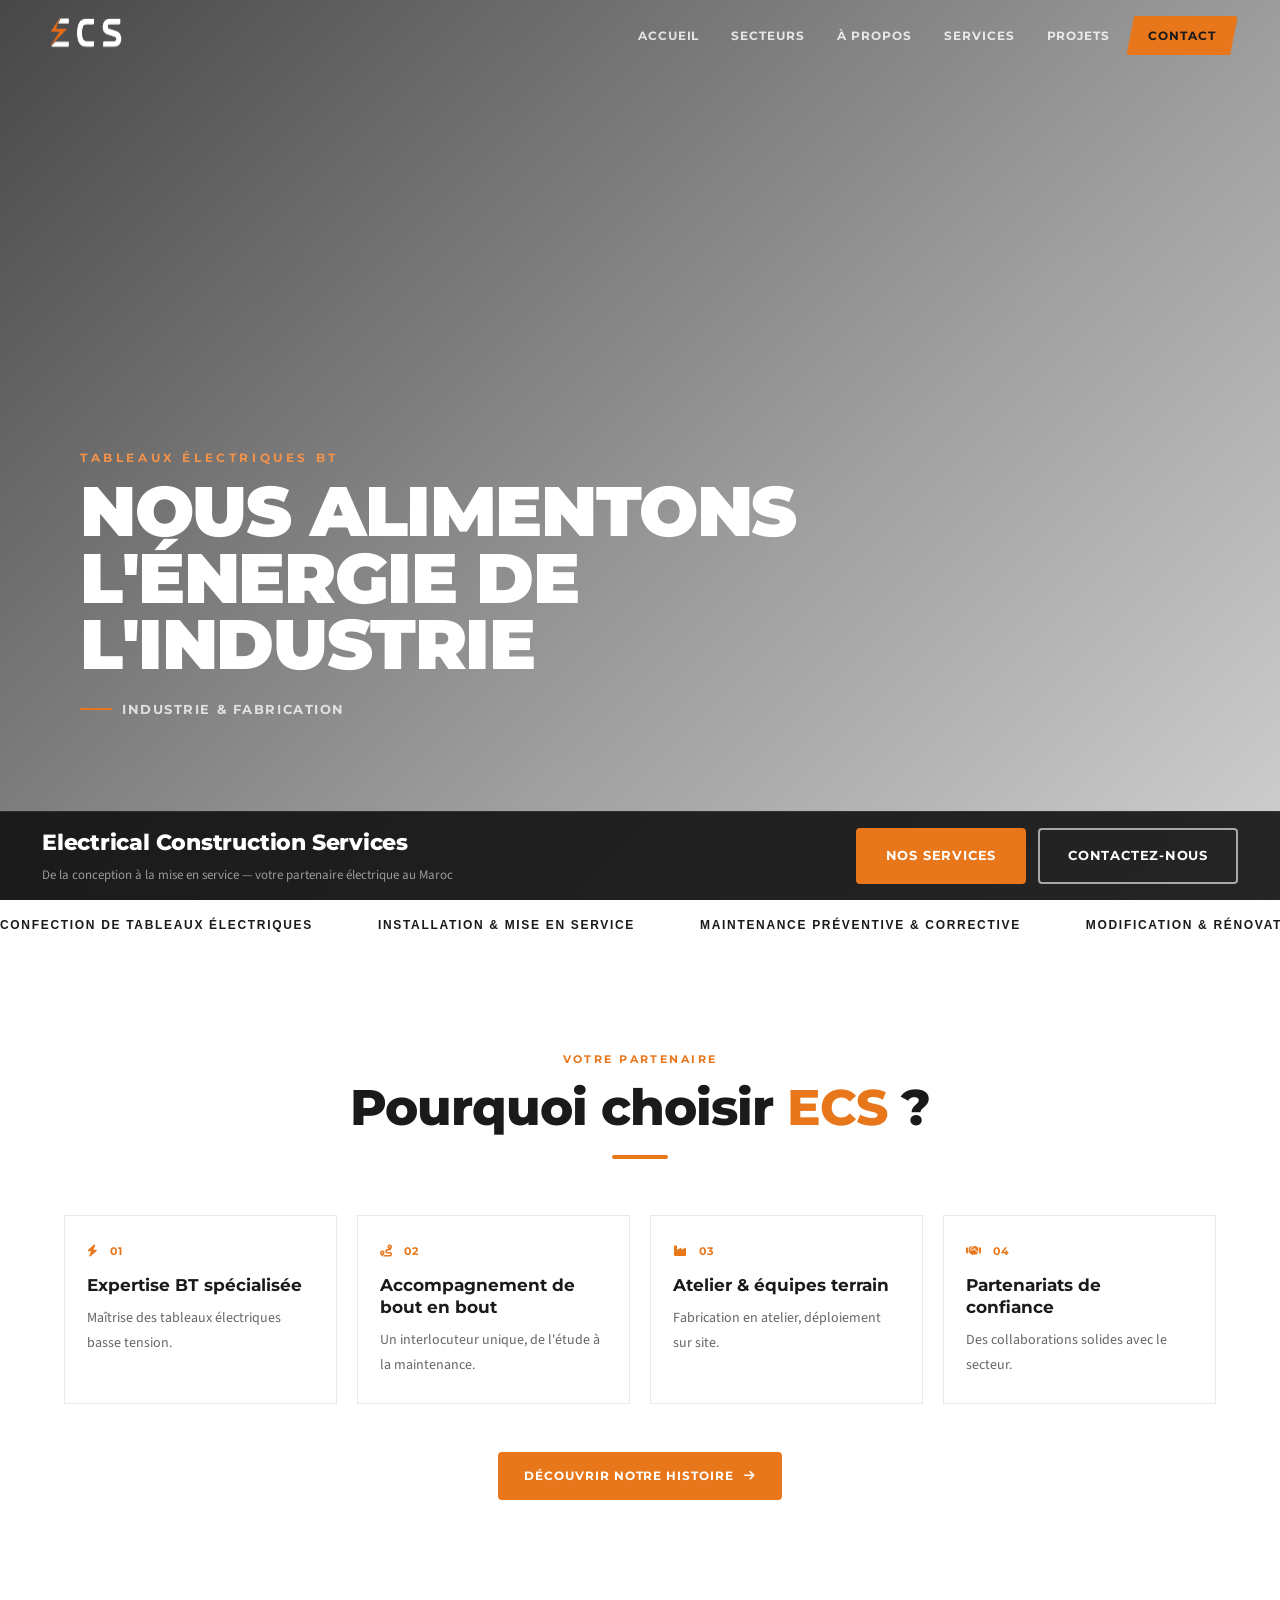
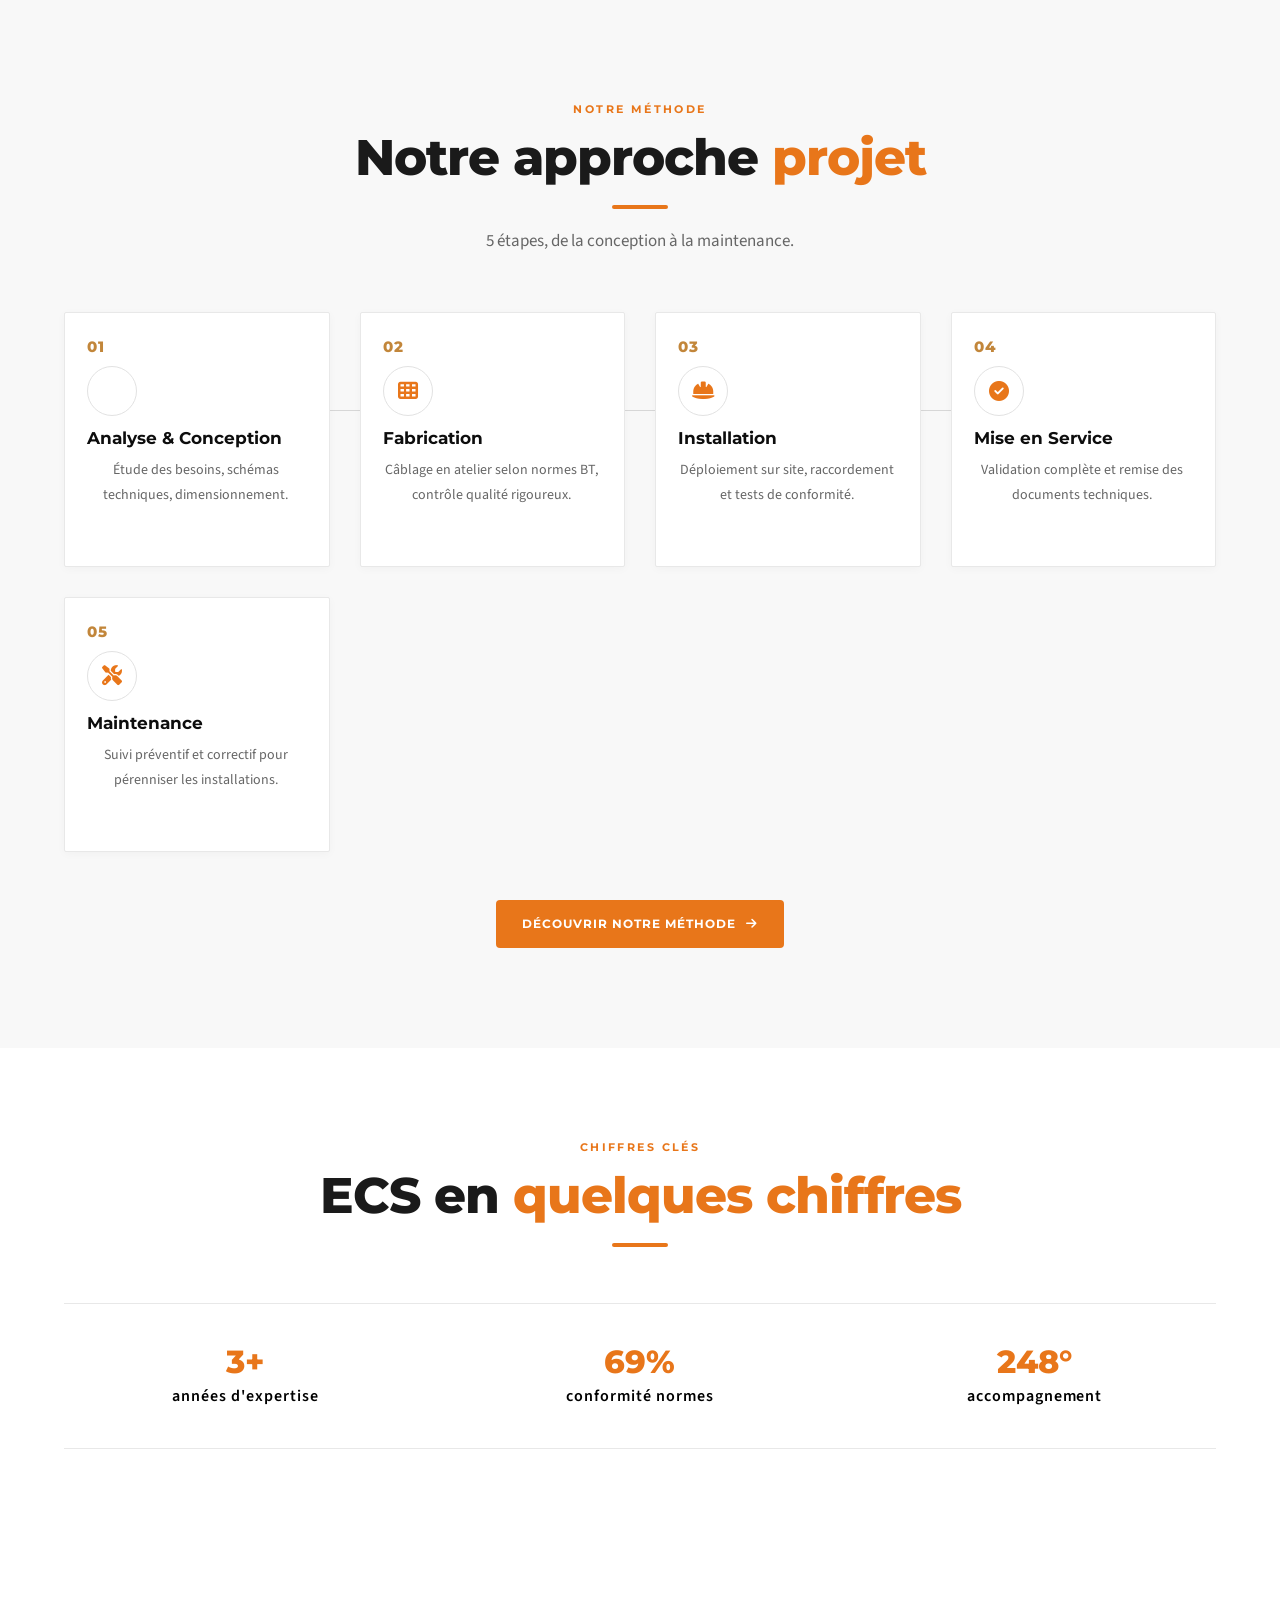
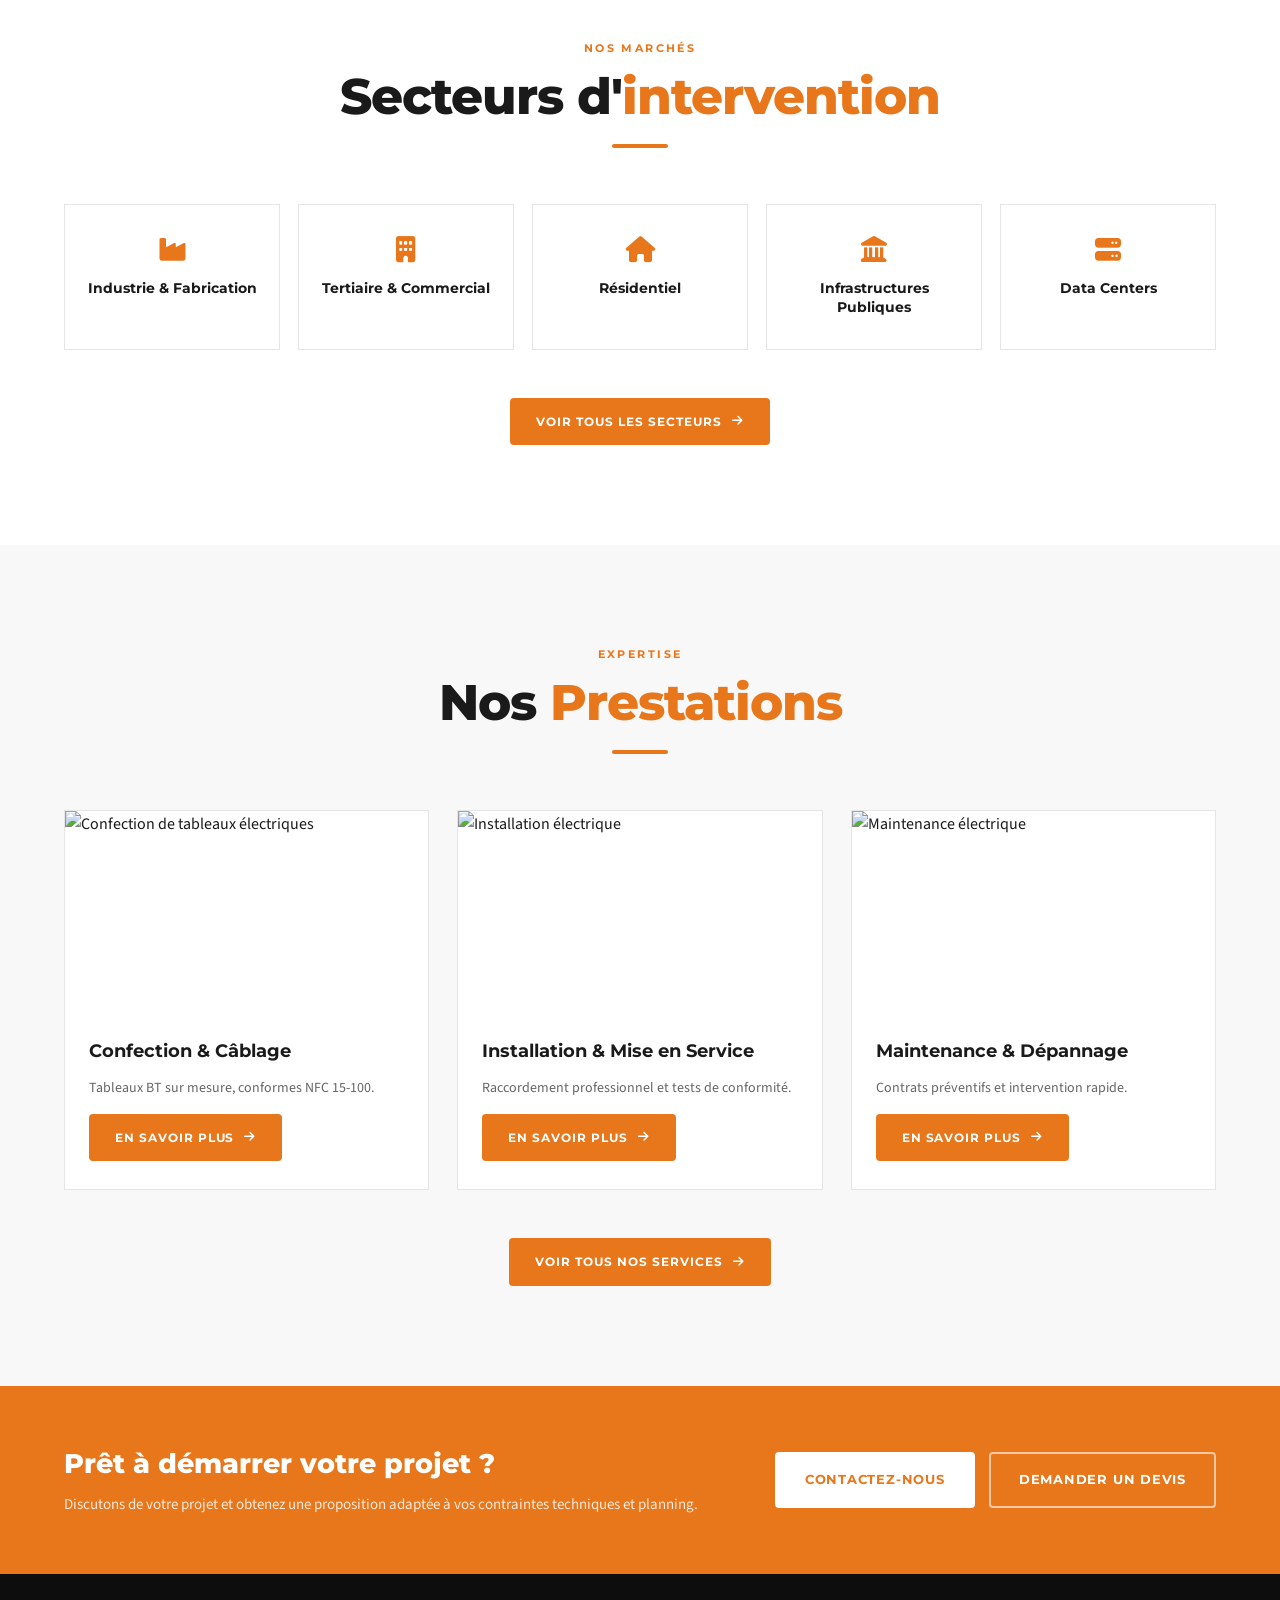
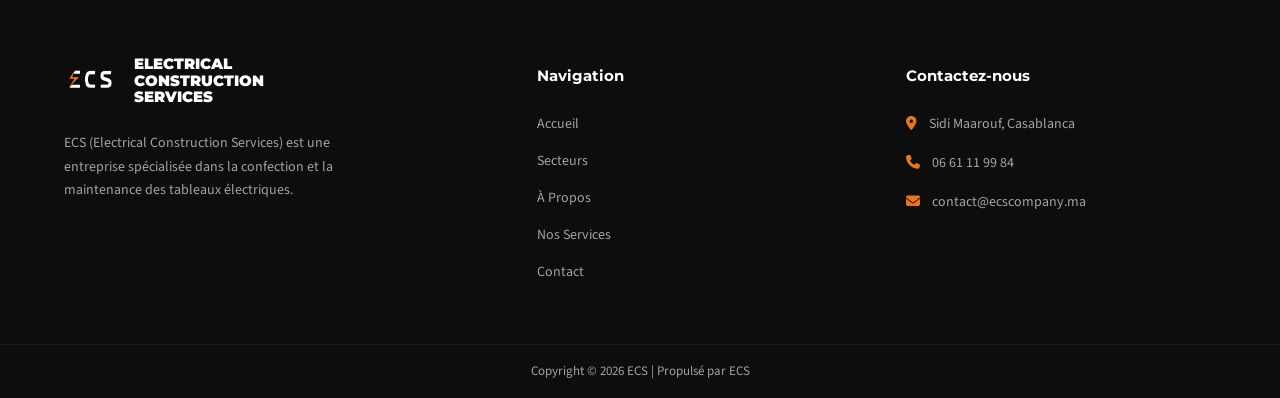
==== index.html @ 17cdc956 "Demo" ====
<!doctype html>
<html lang="fr">
  <head>
    <meta charset="UTF-8" />
    <meta name="viewport" content="width=device-width, initial-scale=1.0" />
    <meta
      name="description"
      content="ECS – Electrical Construction Services. Spécialiste de la confection, installation et maintenance de tableaux électriques basse tension au Maroc."
    />
    <title>ECS – Accueil</title>

    <link rel="preconnect" href="https://fonts.googleapis.com" />
    <link rel="preconnect" href="https://fonts.gstatic.com" crossorigin />
    <link
      href="https://fonts.googleapis.com/css2?family=Montserrat:wght@300;400;500;600;700;800;900&family=Source+Sans+3:wght@300;400;600&display=swap"
      rel="stylesheet"
    />
    <link
      rel="stylesheet"
      href="https://cdnjs.cloudflare.com/ajax/libs/font-awesome/6.5.0/css/all.min.css"
    />
    <link
      href="https://cdn.jsdelivr.net/npm/remixicon@4.2.0/fonts/remixicon.css"
      rel="stylesheet"
    />
    <link rel="stylesheet" href="Assets/css/style.css" />
    <link rel="stylesheet" href="Assets/css/responsive.css" />
    
  </head>

  <body>
    <!-- <span class="loaded"></span> -->

    <header id="site-header">
      <div class="header-inner">
        <a href="index.html" class="site-logo">
          <div class="logo">
            <img src="Assets/images/logo.png" alt="ECS Logo" />
          </div>
        </a>

        <nav class="main-nav" id="main-nav">
          <a href="index.html" class="nav-item active">Accueil</a>
          <a href="secteurs.html" class="nav-item">Secteurs</a>
          <a href="about.html" class="nav-item">À Propos</a>
          <a href="services.html" class="nav-item">Services</a>
          <a href="projets.html" class="nav-item">Projets</a>
          <a href="contact.html" class="nav-item nav-item--cta">Contact</a>
        </nav>

        <button class="nav-burger" id="nav-burger" aria-label="Menu">
          <span></span><span></span><span></span>
        </button>
      </div>
    </header>

    <!-- ═══════════════════════════ HERO ═══════════════════════════ -->
    <section id="home" class="hero">
      <div class="hero-video-layer" aria-hidden="true">
        <video
          class="hero-bg-video"
          autoplay
          muted
          loop
          playsinline
          preload="metadata"
          poster="https://images.unsplash.com/photo-1621905251918-48416bd8575a?w=1920&q=80"
        >
          <source src="Assets/video/video.mp4" type="video/mp4" />
          Your browser does not support background video.
        </video>
      </div>
      <div
        class="hero-mobile-fallback"
        aria-hidden="true"
        style="
          background-image: url(&quot;https://images.unsplash.com/photo-1621905251918-48416bd8575a?w=1920&q=80&quot;);
        "
      ></div>

      <div class="hero-slides" id="hero-slides">
        <div class="hero-slide active" data-slide="0">
          <div class="slide-bg"></div>
          <div class="slide-overlay"></div>
          <div class="slide-content">
            <p class="slide-eyebrow">Tableaux Électriques BT</p>
            <h2 class="slide-tagline">
              NOUS ALIMENTONS<br />L'ÉNERGIE DE<br />L'INDUSTRIE
            </h2>
            <span class="slide-market">Industrie &amp; Fabrication</span>
          </div>
        </div>

        <div class="hero-slide" data-slide="1">
          <div class="slide-bg"></div>
          <div class="slide-overlay"></div>
          <div class="slide-content">
            <p class="slide-eyebrow">Infrastructure Critique</p>
            <h2 class="slide-tagline">
              NOUS RENFORÇONS<br />LA FIABILITÉ DE<br />LA CONNECTIVITÉ
            </h2>
            <span class="slide-market">Data Centers</span>
          </div>
        </div>

        <div class="hero-slide" data-slide="2">
          <div class="slide-bg"></div>
          <div class="slide-overlay"></div>
          <div class="slide-content">
            <p class="slide-eyebrow">Bâtiments Tertiaires</p>
            <h2 class="slide-tagline">
              NOUS ÉLECTRIFIONS<br />LES ESPACES<br />DE DEMAIN
            </h2>
            <span class="slide-market">Bâtiments Commerciaux</span>
          </div>
        </div>

        <div class="hero-slide" data-slide="3">
          <div class="slide-bg"></div>
          <div class="slide-overlay"></div>
          <div class="slide-content">
            <p class="slide-eyebrow">Logements &amp; Résidentiel</p>
            <h2 class="slide-tagline">
              NOUS APPORTONS<br />LE CONFORT<br />À CHAQUE FOYER
            </h2>
            <span class="slide-market">Projets Résidentiels</span>
          </div>
        </div>
      </div>

      <div class="hero-cta-bar">
        <div class="hero-cta-inner">
          <div class="hero-brand-msg">
            <h1 class="hero-title">Electrical Construction Services</h1>
            <p class="hero-sub">
              De la conception à la mise en service — votre partenaire
              électrique au Maroc
            </p>
          </div>
          <div class="hero-btns">
            <a href="services.html" class="btn btn-primary">Nos Services</a>
            <a href="contact.html" class="btn btn-outline">Contactez-nous</a>
          </div>
        </div>
      </div>

      <!-- <div class="slide-dots" id="slide-dots">
        <button class="dot active" data-dot="0" aria-label="Slide 1"></button>
        <button class="dot" data-dot="1" aria-label="Slide 2"></button>
        <button class="dot" data-dot="2" aria-label="Slide 3"></button>
        <button class="dot" data-dot="3" aria-label="Slide 4"></button>
      </div> -->

      <!-- <button
        class="slide-arrow slide-prev"
        id="slide-prev"
        aria-label="Précédent"
      >
        <i class="fa-solid fa-chevron-left"></i>
      </button> -->
      <!-- <button
        class="slide-arrow slide-next"
        id="slide-next"
        aria-label="Suivant"
      >
        <i class="fa-solid fa-chevron-right"></i>
      </button> -->

     
    </section>

    <!-- TICKER -->
    <div class="ticker" aria-hidden="true">
      <div class="ticker-inner">
        <div class="ticker-track">
          <span>Confection de Tableaux Électriques</span
          ><i class="fa-solid fa-bolt"></i>
          <span>Installation &amp; Mise en Service</span
          ><i class="fa-solid fa-bolt"></i>
          <span>Maintenance Préventive &amp; Corrective</span
          ><i class="fa-solid fa-bolt"></i>
          <span>Modification &amp; Rénovation</span
          ><i class="fa-solid fa-bolt"></i>
          <span>Conformité NM / CEI 60364</span><i class="fa-solid fa-bolt"></i>
          <span>Sidi Maarouf, Casablanca</span><i class="fa-solid fa-bolt"></i>
          <span>Confection de Tableaux Électriques</span
          ><i class="fa-solid fa-bolt"></i>
          <span>Installation &amp; Mise en Service</span
          ><i class="fa-solid fa-bolt"></i>
          <span>Maintenance Préventive &amp; Corrective</span
          ><i class="fa-solid fa-bolt"></i>
          <span>Modification &amp; Rénovation</span
          ><i class="fa-solid fa-bolt"></i>
          <span>Conformité NM / CEI 60364</span><i class="fa-solid fa-bolt"></i>
          <span>Sidi Maarouf, Casablanca</span><i class="fa-solid fa-bolt"></i>
        </div>
      </div>
    </div>



    <!-- ═══════════════════════════ WHY CHOOSE ECS ═══════════════════════════ -->
    <!-- Brief preview — full story on about.html -->
    <section id="why-choose" class="home-why-section">
      <div class="wrapper">
        <div class="section-header centered" data-aos="fade-up">
          <div class="section-label">Votre Partenaire</div>
          <h2 class="section-title">Pourquoi choisir <span class="text-primary">ECS</span> ?</h2>
          <div class="orange-rule centered-rule"></div>
        </div>

        <div class="about-why-grid home-why-grid-compact" data-aos="fade-up">
          <div class="about-why-item">
            <div class="about-why-num"><i class="fa-solid fa-bolt"></i> 01</div>
            <h4>Expertise BT spécialisée</h4>
            <p>Maîtrise des tableaux électriques basse tension.</p>
          </div>
          <div class="about-why-item">
            <div class="about-why-num"><i class="fa-solid fa-route"></i> 02</div>
            <h4>Accompagnement de bout en bout</h4>
            <p>Un interlocuteur unique, de l'étude à la maintenance.</p>
          </div>
          <div class="about-why-item">
            <div class="about-why-num"><i class="fa-solid fa-industry"></i> 03</div>
            <h4>Atelier &amp; équipes terrain</h4>
            <p>Fabrication en atelier, déploiement sur site.</p>
          </div>
          <div class="about-why-item">
            <div class="about-why-num"><i class="fa-solid fa-handshake"></i> 04</div>
            <h4>Partenariats de confiance</h4>
            <p>Des collaborations solides avec le secteur.</p>
          </div>
        </div>

        <div class="home-section-cta">
          <a href="about.html" class="sr-cta">Découvrir notre histoire <i class="fa-solid fa-arrow-right"></i></a>
        </div>
      </div>
    </section>

    <!-- ═══════════════════════════ OUR PROCESS ═══════════════════════════ -->
    <!-- Brief preview — full method on about.html#approche-full -->
    <section id="process" class="home-process-section">
      <div class="wrapper">
        <div class="section-header centered" data-aos="fade-up">
          <div class="section-label">Notre Méthode</div>
          <h2 class="section-title">Notre approche <span class="text-primary">projet</span></h2>
          <div class="orange-rule centered-rule"></div>
          <p class="approche-subtitle">5 étapes, de la conception à la maintenance.</p>
        </div>

        <div class="approche-steps home-process-steps" data-aos="fade-up">
          <div class="approche-card" data-step="01" data-aos="fade-up">
            <div class="approche-card-inner">
              <div class="approche-header">
                <span class="approche-step">01</span>
                <div class="approche-icon"><i class="ri-file-chart-line"></i></div>
              </div>
              <h4 class="approche-card-title">Analyse &amp; Conception</h4>
              <p class="approche-card-desc">Étude des besoins, schémas techniques, dimensionnement.</p>
            </div>
          </div>
          <div class="approche-card" data-step="02" data-aos="fade-up" data-aos-delay="70">
            <div class="approche-card-inner">
              <div class="approche-header">
                <span class="approche-step">02</span>
                <div class="approche-icon"><i class="fa-solid fa-table-cells"></i></div>
              </div>
              <h4 class="approche-card-title">Fabrication</h4>
              <p class="approche-card-desc">Câblage en atelier selon normes BT, contrôle qualité rigoureux.</p>
            </div>
          </div>
          <div class="approche-card" data-step="03" data-aos="fade-up" data-aos-delay="140">
            <div class="approche-card-inner">
              <div class="approche-header">
                <span class="approche-step">03</span>
                <div class="approche-icon"><i class="fa-solid fa-helmet-safety"></i></div>
              </div>
              <h4 class="approche-card-title">Installation</h4>
              <p class="approche-card-desc">Déploiement sur site, raccordement et tests de conformité.</p>
            </div>
          </div>
          <div class="approche-card" data-step="04" data-aos="fade-up" data-aos-delay="210">
            <div class="approche-card-inner">
              <div class="approche-header">
                <span class="approche-step">04</span>
                <div class="approche-icon"><i class="fa-solid fa-circle-check"></i></div>
              </div>
              <h4 class="approche-card-title">Mise en Service</h4>
              <p class="approche-card-desc">Validation complète et remise des documents techniques.</p>
            </div>
          </div>
          <div class="approche-card" data-step="05" data-aos="fade-up" data-aos-delay="280">
            <div class="approche-card-inner">
              <div class="approche-header">
                <span class="approche-step">05</span>
                <div class="approche-icon"><i class="fa-solid fa-screwdriver-wrench"></i></div>
              </div>
              <h4 class="approche-card-title">Maintenance</h4>
              <p class="approche-card-desc">Suivi préventif et correctif pour pérenniser les installations.</p>
            </div>
          </div>
        </div>

        <div class="home-section-cta">
          <a href="about.html#approche-full" class="sr-cta">Découvrir notre méthode <i class="fa-solid fa-arrow-right"></i></a>
        </div>
      </div>
    </section>

    <!-- ═══════════════════════════ COMPANY HIGHLIGHTS ═══════════════════════════ -->
    <!-- Figures sourced from about.html "Chiffres clés" band -->
    <section id="highlights" class="home-highlights-section">
      <div class="wrapper">
        <div class="section-header centered" data-aos="fade-up">
          <div class="section-label">Chiffres Clés</div>
          <h2 class="section-title">ECS en <span class="text-primary">quelques chiffres</span></h2>
          <div class="orange-rule centered-rule"></div>
        </div>

        <div class="about-keyfigures home-highlights-band" aria-label="Chiffres clés" data-aos="fade-up">
          <div class="about-keyfigures-inner">
            <div class="stat-item">
              <span class="stat-number"><span class="counter" data-target="5">0</span>+</span>
              <span class="stat-label">années d'expertise</span>
            </div>
            <div class="stat-item">
              <span class="stat-number"><span class="counter" data-target="100">0</span>%</span>
              <span class="stat-label">conformité normes</span>
            </div>
            <div class="stat-item">
              <span class="stat-number"><span class="counter" data-target="360">0</span>°</span>
              <span class="stat-label">accompagnement</span>
            </div>
          </div>
        </div>
      </div>
    </section>

    <!-- ═══════════════════════════ SECTORS WE SERVE ═══════════════════════════ -->
    <!-- Brief preview — full detail on secteurs.html -->
    <section id="sectors" class="home-sectors-section">
      <div class="wrapper">
        <div class="section-header centered" data-aos="fade-up">
          <div class="section-label">Nos Marchés</div>
          <h2 class="section-title">Secteurs d'<span class="text-primary">intervention</span></h2>
          <div class="orange-rule centered-rule"></div>
        </div>

        <div class="home-sectors-grid" data-aos="fade-up">
          <div class="home-sector-tile">
            <i class="fa-solid fa-industry"></i>
            <span>Industrie &amp; Fabrication</span>
          </div>
          <div class="home-sector-tile">
            <i class="fa-solid fa-building"></i>
            <span>Tertiaire &amp; Commercial</span>
          </div>
          <div class="home-sector-tile">
            <i class="fa-solid fa-home"></i>
            <span>Résidentiel</span>
          </div>
          <div class="home-sector-tile">
            <i class="fa-solid fa-landmark"></i>
            <span>Infrastructures Publiques</span>
          </div>
          <div class="home-sector-tile">
            <i class="fa-solid fa-server"></i>
            <span>Data Centers</span>
          </div>
        </div>

        <div class="home-section-cta">
          <a href="secteurs.html" class="sr-cta">Voir tous les secteurs <i class="fa-solid fa-arrow-right"></i></a>
        </div>
      </div>
    </section>

    <!-- ═══════════════════════════ FEATURED SOLUTIONS ═══════════════════════════ -->
    <!-- Brief preview — full detail on services.html -->
    <section id="solutions" class="home-solutions-section">
      <div class="wrapper">
        <div class="section-header centered" data-aos="fade-up">
          <div class="section-label">Expertise</div>
          <h2 class="section-title">Nos <span class="text-primary">Prestations</span></h2>
          <div class="orange-rule centered-rule"></div>
        </div>

        <div class="home-solutions-grid">
          <div class="home-solution-card" data-aos="fade-up">
            <div class="home-solution-img">
              <img src="https://images.unsplash.com/photo-1504328345606-18bbc8c9d7d1?w=700&q=80" alt="Confection de tableaux électriques" loading="lazy">
            </div>
            <div class="home-solution-body">
              <h4>Confection &amp; Câblage</h4>
              <p>Tableaux BT sur mesure, conformes NFC 15-100.</p>
              <a href="services.html" class="sr-cta">En savoir plus <i class="fa-solid fa-arrow-right"></i></a>
            </div>
          </div>
          <div class="home-solution-card" data-aos="fade-up" data-aos-delay="80">
            <div class="home-solution-img">
              <img src="https://images.unsplash.com/photo-1504328345606-18bbc8c9d7d1?w=700&q=80" alt="Installation électrique" loading="lazy">
            </div>
            <div class="home-solution-body">
              <h4>Installation &amp; Mise en Service</h4>
              <p>Raccordement professionnel et tests de conformité.</p>
              <a href="services.html" class="sr-cta">En savoir plus <i class="fa-solid fa-arrow-right"></i></a>
            </div>
          </div>
          <div class="home-solution-card" data-aos="fade-up" data-aos-delay="160">
            <div class="home-solution-img">
              <img src="https://images.unsplash.com/photo-1581092160607-ee22621dd758?w=700&q=80" alt="Maintenance électrique" loading="lazy">
            </div>
            <div class="home-solution-body">
              <h4>Maintenance &amp; Dépannage</h4>
              <p>Contrats préventifs et intervention rapide.</p>
              <a href="services.html" class="sr-cta">En savoir plus <i class="fa-solid fa-arrow-right"></i></a>
            </div>
          </div>
        </div>

        <div class="home-section-cta">
          <a href="services.html" class="sr-cta">Voir tous nos services <i class="fa-solid fa-arrow-right"></i></a>
        </div>
      </div>
    </section>

    <!-- ═══════════════════════════ FINAL CTA ═══════════════════════════ -->
    <!-- Messaging reused from the cta-band already used on about.html / services.html -->
    <section class="cta-band">
      <div class="wrapper cta-band-inner">
        <div class="cta-band-text">
          <h3>Prêt à démarrer votre projet ?</h3>
          <p>Discutons de votre projet et obtenez une proposition adaptée à vos contraintes techniques et planning.</p>
        </div>
        <div class="cta-band-btns">
          <a href="contact.html" class="btn btn-primary">Contactez-nous</a>
          <a href="contact.html" class="btn btn-outline">Demander un devis</a>
        </div>
      </div>
    </section>

    <!-- ═══════════════════════════ FOOTER ═══════════════════════════ -->
    <footer class="site-footer">
      <div class="footer-main">
        <div class="wrapper footer-grid">
          <div class="footer-col">
            <div class="footer-brand">
              <img src="Assets/images/logo.png" alt="ECS Logo" />
              <span class="footer-brand-name"
                >Electrical<br />Construction<br />Services</span
              >
            </div>
            <p class="footer-about">
              ECS (Electrical Construction Services) est une entreprise
              spécialisée dans la confection et la maintenance des tableaux
              électriques.
            </p>
          </div>
          <div class="footer-col">
            <h4>Navigation</h4>
            <ul>
              <li><a href="index.html">Accueil</a></li>
              <li><a href="secteurs.html">Secteurs</a></li>
              <li><a href="about.html">À Propos</a></li>
              <li><a href="services.html">Nos Services</a></li>
              <li><a href="contact.html">Contact</a></li>
            </ul>
          </div>
          <div class="footer-col">
            <h4>Contactez-nous</h4>
            <div class="footer-contact">
              <p>
                <i class="fa-solid fa-location-dot"></i>
                <span>Sidi Maarouf, Casablanca</span>
              </p>
              <p>
                <i class="fa-solid fa-phone"></i>
                <span><a href="tel:+212661119984">06 61 11 99 84</a></span>
              </p>
              <p>
                <i class="fa-solid fa-envelope"></i>
                <span
                  ><a href="mailto:contact@ecscompany.ma"
                    >contact@ecscompany.ma</a
                  ></span
                >
              </p>
            </div>
          </div>
        </div>
      </div>
      <div class="footer-bottom">
        <div class="wrapper fb-inner">
          <p>Copyright &copy; 2026 ECS | Propulsé par ECS</p>
        </div>
      </div>
    </footer>

    <button id="back-top" aria-label="Retour en haut">
      <i class="fa-solid fa-chevron-up"></i>
    </button>

    <script src="Assets/js/script.js"></script>
  </body>
</html>
---- Assets/css/style.css ----
*,
*::before,
*::after {
  box-sizing: border-box;
  margin: 0;
  padding: 0;
}



html {
  font-size: 16px;
  scroll-behavior: smooth;
}

body {
  font-family: 'Source Sans 3', sans-serif;
  background: #fff;
  color: #1a1a1a;
  line-height: 1.65;
  overflow-x: hidden;

}

a {
  text-decoration: none;
  color: inherit;
}

ul {
  list-style: none;
}

img {
  display: block;
  max-width: 100%;
}

button {
  font-family: inherit;
  border: none;
  background: none;
  cursor: pointer;
}

input,
textarea,
select {
  font-family: inherit;
}

::selection {
  background: #E8761A;
  color: #fff;
}

.loader {
  width: 48px;
  height: 48px;
  display: inline-block;
  position: relative;
}

.loader::after,
.loader::before {
  content: '';
  box-sizing: border-box;
  width: 48px;
  height: 48px;
  border-radius: 50%;
  border: 2px solid #FFF;
  position: absolute;
  left: 0;
  top: 0;
  animation: animloader 2s linear infinite;
}

.loader::after {
  animation-delay: 1s;
}

@keyframes animloader {
  0% {
    transform: scale(0);
    opacity: 1;
  }

  100% {
    transform: scale(1);
    opacity: 0;
  }
}

/* ── VARIABLES ── */
:root {
  --orange: #E8761A;
  --orange-dark: #c4600e;
  --orange-light: #f4924a;
  --orange-bg: rgba(232, 118, 26, .08);
  --orange-border: rgba(232, 118, 26, .25);
  --black: #0d0d0d;
  --dark: #111;
  --dark2: #1a1a1a;
  --dark3: #222;
  --mid: #444;
  --muted: #777;
  --muted2: #aaa;
  --light: #f5f5f3;
  --border: rgba(0, 0, 0, .1);
  --border-dark: rgba(255, 255, 255, .1);
  --nav-h: 80px;
  --wrap: 1260px;
  --r: 4px;
  --r2: 8px;
  --ease: cubic-bezier(.4, 0, .2, 1);
  --ease-out: cubic-bezier(0, 0, .2, 1);
  --spring: cubic-bezier(.34, 1.56, .64, 1);
}



/* ── UTILITIES ── */
.wrapper {
  max-width: var(--wrap);
  margin: 0 auto;
  padding: 0 32px;

}

.wrapper.full {
  max-width: 100%;
  padding: 0;
}
.section-label {
  font-family: 'Montserrat', sans-serif;
  font-size: 11px;
  font-weight: 700;
  letter-spacing: .22em;
  text-transform: uppercase;
  color: var(--orange);
  margin-bottom: 12px;
}

.section-label.light {
  color: var(--orange-light);
}

.section-title {
  font-family: 'Montserrat', sans-serif;
  font-size: clamp(30px, 4vw, 50px);
  font-weight: 800;
  line-height: 1.1;
  letter-spacing: -.02em;
  color: var(--dark2);
  margin-bottom: 20px;
}

.section-title.light {
  color: #fff;
}

.section-header {
  margin-bottom: 56px;
}

.section-header.centered {
  text-align: center;
}

.orange-rule {
  width: 56px;
  height: 4px;
  background: var(--orange);
  border-radius: 2px;
  margin-top: 20px;
}

.orange-rule.centered-rule {
  margin: 20px auto 0;
}

.body-lg {
  font-size: 17px;
  line-height: 1.75;
  color: #444;
}

.body-md {
  font-size: 15px;
  line-height: 1.7;
  color: #666;
  margin-top: 14px;
}

.light-text {
  color: rgba(255, 255, 255, .75) !important;
}

/* Buttons */
.btn {
  display: inline-flex;
  align-items: center;
  gap: 9px;
  font-family: 'Montserrat', sans-serif;
  font-size: 13px;
  font-weight: 700;
  letter-spacing: .06em;
  text-transform: uppercase;
  padding: 15px 28px;
  border-radius: var(--r);
  transition: background .22s var(--ease), color .22s, border-color .22s, transform .22s var(--spring), box-shadow .22s;
  white-space: nowrap;
}

.btn-primary {
  background: var(--orange);
  color: #fff;
  border: 2px solid var(--orange);
}

.btn-primary:hover {
  background: var(--orange-dark);
  border-color: var(--orange-dark);
  transform: translateY(-2px);
  box-shadow: 0 8px 24px rgba(232, 118, 26, .3);
}

.btn-outline {
  background: transparent;
  color: #fff;
  border: 2px solid rgba(255, 255, 255, .6);
}

.btn-outline:hover {
  background: rgba(255, 255, 255, .1);
  border-color: #fff;
  transform: translateY(-2px);
}

[data-aos] {
  opacity: 0;
  transform: translateY(28px);
  transition: opacity .65s var(--ease-out), transform .65s var(--ease-out);
}

[data-aos="fade-right"] {
  transform: translateX(-28px);
}

[data-aos="fade-left"] {
  transform: translateX(28px);
}

[data-aos="fade-up"] {
  transform: translateY(28px);
}

[data-aos].aos-animate {
  opacity: 1;
  transform: translate(0, 0);
}

@media (prefers-reduced-motion: reduce) {
  [data-aos] {
    opacity: 1;
    transform: none;
    transition: none;
  }
}

/* ═══════════════════════════════════════════════════════════════
   LOADER
   ═══════════════════════════════════════════════════════════════ */
#page-loader {
  position: fixed;
  inset: 0;
  background: var(--black);
  z-index: 9999;
  display: flex;
  flex-direction: column;
  align-items: center;
  justify-content: center;
  gap: 28px;
  transition: opacity .5s var(--ease), transform .6s var(--ease);
}

#page-loader.gone {
  opacity: 0;
  pointer-events: none;
  transform: translateY(-100%);
}

.pl-logo {
  width: 72px;
  height: 72px;
  animation: pl-pulse 1s ease-in-out infinite alternate;
}

.pl-logo svg {
  width: 100%;
  height: 100%;
}

@keyframes pl-pulse {
  from {
    opacity: .5;
  }

  to {
    opacity: 1;
  }
}

.pl-track {
  width: 200px;
  height: 3px;
  background: #222;
  border-radius: 2px;
  overflow: hidden;
}

.pl-bar {
  height: 100%;
  width: 0;
  background: var(--orange);
  border-radius: 2px;
  animation: pl-fill 1.8s var(--ease-out) forwards;
}

@keyframes pl-fill {
  to {
    width: 100%;
  }
}


#site-header {
  position: fixed;
  top: 0;
  left: 0;
  right: 0;
  z-index: 800;
  height: var(--nav-h);
  transition: background .35s var(--ease), box-shadow .35s, border-color .35s;
  border-bottom: 1px solid transparent;
}

#site-header.transparent {
  background: transparent;
}

#site-header.solid {
  background: linear-gradient(-45deg, rgba(13, 13, 13, 0.95), rgba(232, 118, 26, 0.4), rgba(13, 13, 13, 0.95), rgba(196, 96, 14, 0.3));
  background-size: 400% 400%;
  animation: nav-gradient-bg 10s ease infinite;
  backdrop-filter: blur(16px);
  border-color: rgba(255, 255, 255, .07);
  box-shadow: 0 2px 32px rgba(0, 0, 0, .4);
}

@keyframes nav-gradient-bg {
  0% {
    background-position: 0% 50%;
  }

  50% {
    background-position: 100% 50%;
  }

  100% {
    background-position: 0% 50%;
  }
}

.header-inner {
  max-width: var(--wrap);
  margin: 0 auto;
  padding: 0 32px;
  height: 100%;
  display: flex;
  align-items: center;
  justify-content: space-between;
  gap: 24px;
}



.logo {
  width: 90px;
  height: 90px;
  display: flex;
  align-items: center;
  justify-content: center;
  flex-shrink: 0;
  flex-direction: column;

}

.logo img {
  width: 100%;
  height: 100%;
  object-fit: contain;
}

/* .logo-text {
  font-family: 'Montserrat', sans-serif;
  font-size: 12px;
  font-weight: 700;
  letter-spacing: .08em;
  text-transform: uppercase;
  color: rgba(255, 255, 255, .8);
  padding: 8px 16px;
  border-radius: var(--r);
  position: relative;
  transition: color .2s, background .2s;
  
} */





/* Nav links */
.main-nav {
  display: flex;
  align-items: center;
  gap: 0;
}

.nav-item {
  font-family: 'Montserrat', sans-serif;
  font-size: 12px;
  font-weight: 700;
  letter-spacing: .08em;
  text-transform: uppercase;
  color: rgba(255, 255, 255, .8);
  padding: 8px 16px;
  border-radius: var(--r);
  position: relative;
  transition: color .2s, background .2s;
}

/* ═══════════════════════════════════════════════════════════════════
   TICKER
═══════════════════════════════════════════════════════════════════ */
.ticker {
  background: var(--or);
  overflow: hidden;
  padding: 14px 0;
  border-top: 2px solid rgba(255, 255, 255, .15);
}

.ticker-inner {
  overflow: hidden;
}

.ticker-track {
  display: flex;
  align-items: center;
  gap: 28px;
  white-space: nowrap;
  animation: scroll-ticker 30s linear infinite;
  width: max-content;
}

.ticker-track span {
  font-family: 'Syne', sans-serif;
  font-size: 12px;
  font-weight: 700;
  letter-spacing: .14em;
  text-transform: uppercase;
  color: var(--white);
}

.ticker-track i {
  color: rgba(255, 255, 255, .5);
  font-size: 10px;
}

@keyframes scroll-ticker {
  from {
    transform: translateX(0);
  }

  to {
    transform: translateX(-50%);
  }
}




.nav-item::after {
  content: '';
  position: absolute;
  bottom: 4px;
  left: 16px;
  right: 16px;
  height: 2px;
  background: var(--orange);
  transform: scaleX(0);
  transform-origin: left;
  transition: transform .25s var(--ease);
}

.nav-item:hover {
  color: #fff;
}

.nav-item:hover::after,
.nav-item.active::after {
  transform: scaleX(1);
}

.nav-item.active {
  color: #fff;
}

.nav-item--cta {
  background: var(--orange);
  color: var(--white) !important;
  padding: 10px 22px;
  font-weight: 700 !important;
  clip-path: polygon(8px 0%, 100% 0%, calc(100% - 8px) 100%, 0% 100%);
  transition: background var(--transition) !important;
}

.nav-item--cta::after {
  display: none !important;
}

.nav-item--cta:hover {
  background: var(--orange-dark) !important;
}

/* Burger */
.nav-burger {
  display: none;
  flex-direction: column;
  gap: 5px;
  padding: 8px;
  position: relative;
  z-index: 1001;
  cursor: pointer;
}

.nav-burger span {
  display: block;
  width: 24px;
  height: 2px;
  background: #fff;
  border-radius: 2px;
  transition: transform .3s var(--ease), opacity .3s;
}

.nav-burger.open span:nth-child(1) {
  transform: translateY(7px) rotate(45deg);
}

.nav-burger.open span:nth-child(2) {
  opacity: 0;
}

.nav-burger.open span:nth-child(3) {
  transform: translateY(-7px) rotate(-45deg);
}

/* ═══════════════════════════════════════════════════════════════
   HERO SLIDER  (IES-style full-screen market slides)
   ═══════════════════════════════════════════════════════════════ */
.hero {
  position: relative;
  height: 100vh;
  min-height: 600px;
  overflow: hidden;
}

.hero-video-layer {
  position: absolute;
  inset: 0;
  z-index: 0;
  overflow: hidden;
}

.hero-bg-video {
  width: 100%;
  height: 100%;
  object-fit: cover;
  object-position: center;
  display: block;
}

.hero-mobile-fallback {
  position: absolute;
  inset: 0;
  z-index: 0;
  background-size: cover;
  background-position: center;
  background-repeat: no-repeat;
  display: none;
}

/* Slides */
.hero-slides {
  position: absolute;
  inset: 0;
}

.hero-slide {
  position: absolute;
  inset: 0;
  opacity: 0;
  transition: opacity 1s var(--ease);
}

.hero-slide.active {
  opacity: 1;
  z-index: 1;
}

.hero-slide.prev {
  opacity: 0;
  z-index: 0;
}

.slide-bg {
  position: absolute;
  inset: 0;
  background: transparent;
}

.slide-overlay {
  position: absolute;
  inset: 0;
  background: linear-gradient(135deg,
      rgba(0, 0, 0, .72) 0%,
      rgba(0, 0, 0, .38) 60%,
      rgba(0, 0, 0, .18) 100%);
}

/* Slide market text (IES-style: bottom-left, bold caps) */
.slide-content {
  position: absolute;
  bottom: 180px;
  left: 0;
  right: 0;
  padding: 0 80px;
  z-index: 2;
  pointer-events: none;
}

.slide-eyebrow {
  font-family: 'Montserrat', sans-serif;
  font-size: 12px;
  font-weight: 700;
  letter-spacing: .3em;
  text-transform: uppercase;
  color: var(--orange-light);
  margin-bottom: 10px;
  opacity: 0;
  transform: translateY(16px);
  transition: opacity .6s .3s var(--ease-out), transform .6s .3s var(--ease-out);
}

.hero-slide.active .slide-eyebrow {
  opacity: 1;
  transform: translateY(0);
}

.slide-tagline {
  font-family: 'Montserrat', sans-serif;
  font-size: clamp(32px, 5.5vw, 72px);
  font-weight: 900;
  line-height: .95;
  letter-spacing: -.02em;
  color: #fff;
  margin-bottom: 14px;
  opacity: 0;
  transform: translateY(24px);
  transition: opacity .7s .45s var(--ease-out), transform .7s .45s var(--ease-out);
}

.hero-slide.active .slide-tagline {
  opacity: 1;
  transform: translateY(0);
}

.slide-market {
  display: inline-flex;
  align-items: center;
  gap: 10px;
  font-family: 'Montserrat', sans-serif;
  font-size: 13px;
  font-weight: 700;
  letter-spacing: .12em;
  text-transform: uppercase;
  color: rgba(255, 255, 255, .75);
  opacity: 0;
  transition: opacity .5s .7s var(--ease-out);
}

.slide-market::before {
  content: '';
  width: 32px;
  height: 2px;
  background: var(--orange);
  flex-shrink: 0;
}

.hero-slide.active .slide-market {
  opacity: 1;
}

/* CTA bar (fixed bottom of hero) */
.hero-cta-bar {
  position: absolute;
  bottom: 0;
  left: 0;
  right: 0;
  background: rgba(13, 13, 13, .88);
  backdrop-filter: blur(12px);
  border-top: 1px solid rgba(255, 255, 255, .08);
  z-index: 10;
}

.hero-cta-inner {
  max-width: var(--wrap);
  margin: 0 auto;
  padding: 0 32px;
  display: flex;
  align-items: center;
  justify-content: space-between;
  gap: 32px;
  height: 88px;
}

.hero-title {
  font-family: 'Montserrat', sans-serif;
  font-size: clamp(16px, 2vw, 22px);
  font-weight: 800;
  color: #fff;
  letter-spacing: -.01em;
}

.hero-sub {
  font-size: 13px;
  color: rgba(255, 255, 255, .55);
  margin-top: 4px;
}

.hero-btns {
  display: flex;
  gap: 12px;
  flex-shrink: 0;
}

/* Dots */
.slide-dots {
  position: absolute;
  bottom: 104px;
  right: 40px;
  display: flex;
  flex-direction: column;
  gap: 8px;
  z-index: 12;
}

.dot {
  width: 10px;
  height: 10px;
  border-radius: 50%;
  background: rgba(255, 255, 255, .3);
  border: 2px solid rgba(255, 255, 255, .3);
  transition: background .25s, border-color .25s, transform .25s;
}

.dot.active {
  background: var(--orange);
  border-color: var(--orange);
  transform: scale(1.25);
}

/* Arrows */
.slide-arrow {
  position: absolute;
  top: 50%;
  transform: translateY(-50%);
  z-index: 12;
  width: 48px;
  height: 48px;
  background: rgba(0, 0, 0, .4);
  border: 1px solid rgba(255, 255, 255, .15);
  border-radius: 50%;
  color: #fff;
  font-size: 16px;
  display: flex;
  align-items: center;
  justify-content: center;
  transition: background .2s, border-color .2s, transform .2s var(--spring);
}

.slide-arrow:hover {
  background: var(--orange);
  border-color: var(--orange);
  transform: translateY(-50%) scale(1.08);
}

.slide-prev {
  left: 28px;
}

.slide-next {
  right: 28px;
}

@media (prefers-reduced-motion: reduce) {
  .hero-video-layer {
    display: none;
  }

  .hero-mobile-fallback {
    display: block;
  }
}


@keyframes line-drop {

  0%,
  100% {
    transform: scaleY(0);
    transform-origin: top;
    opacity: 0;
  }

  40% {
    transform: scaleY(1);
    transform-origin: top;
    opacity: 1;
  }

  41% {
    transform-origin: bottom;
  }

  80% {
    transform: scaleY(0);
    transform-origin: bottom;
    opacity: 0;
  }
}

/* ═══════════════════════════════════════════════════════════════
   MARKETS GRID  (IES-style hover cards)
   ═══════════════════════════════════════════════════════════════ */
.markets {
  background: #fff;
  padding-bottom: 0;
}

.markets-header {
  padding: 72px 0 48px;
  border-bottom: 1px solid rgba(255, 255, 255, .06);
}

.markets-header .section-label {
  color: var(--orange-light);
}

.markets-header .section-title {
  color: black;
  margin-bottom: 0;
}

.markets-grid {
  display: grid;
  grid-template-columns: repeat(5, 1fr);
}

.market-card-wrap {
  position: relative;
}

.market-card {
  position: relative;
  overflow: hidden;
  height: 480px;
  cursor: pointer;
  transition: flex .5s var(--ease);
}



.mc-img {
  position: absolute;
  inset: 0;
  background-size: cover;
  background-position: center;
  transition: transform .6s var(--ease);
}

.market-card:hover .mc-img {
  transform: scale(1.06);
}

.mc-overlay {
  position: absolute;
  inset: 0;
  background: linear-gradient(to top, rgba(0, 0, 0, .92) 0%, rgba(0, 0, 0, .3) 50%, rgba(0, 0, 0, .15) 100%);
  transition: background .4s;
}

.market-card:hover .mc-overlay {
  background: linear-gradient(to top, rgba(0, 0, 0, .95) 0%, rgba(0, 0, 0, .5) 60%, rgba(232, 118, 26, .1) 100%);
}

/* Orange left border on hover */
.market-card::after {
  content: '';
  position: absolute;
  top: 0;
  left: 0;
  bottom: 0;
  width: 4px;
  background: var(--orange);
  transform: scaleY(0);
  transform-origin: bottom;
  transition: transform .4s var(--ease);
  z-index: 3;
}

.market-card:hover::after {
  transform: scaleY(1);
}

.mc-body {
  position: absolute;
  bottom: 0;
  left: 0;
  right: 0;
  padding: 32px 28px;
  z-index: 2;
  display: flex;
  flex-direction: column;
}



.market-card:hover .mc-icon {
  opacity: 1;
  transform: translateY(0);
}

.mc-tagline {
  font-family: 'Montserrat', sans-serif;
  font-size: 10px;
  font-weight: 800;
  letter-spacing: .2em;
  text-transform: uppercase;
  color: var(--orange-light);
  margin-bottom: 1.3rem;
  transform: translateY(0);
  transition: none;
  background-color:var(--orange);
  width: fit-content;
  padding: 5px;
  color: #080808;
  border-radius: 5px;
  text-align: center;
}
.mc-tagline i{
  margin-right: 5px;
  font-size: 14px;
} 

.mc-title {
  font-family: 'Montserrat', sans-serif;
  font-size: 18px;
  font-weight: 800;
  color: #fff;
  line-height: 1.2;
  margin-bottom: 12px;
  min-height: 48px; /* Forces title to always take up 2 lines of space */
}

.mc-desc {
  font-size: 13px;
  color: rgba(255, 255, 255, .65);
  line-height: 1.6;
  max-height: 0;
  overflow: hidden;
  transition: max-height .4s var(--ease), opacity .4s;
  opacity: 0;
  margin-bottom: 0;
}

.market-card:hover .mc-desc {
  max-height: 100px;
  opacity: 1;
  margin-bottom: 14px;
}

.mc-link {
  display: inline-flex;
  align-items: center;
  gap: 7px;
  font-family: 'Montserrat', sans-serif;
  font-size: 11px;
  font-weight: 700;
  letter-spacing: .1em;
  text-transform: uppercase;
  color: var(--orange-light);
  opacity: 0;
  transform: translateY(6px);
  transition: opacity .35s .2s, transform .35s .2s var(--ease-out), color .2s;
}

.mc-link:hover {
  color: #fff;
}

.market-card:hover .mc-link {
  opacity: 1;
  transform: translateY(0);
}



/* ── DETAILED SECTOR ROWS ── */
.sectors-detail {
  padding: 110px 0;
  background: #fff;
}

.sector-row {
  display: grid;
  grid-template-columns: 1fr 1fr;
  gap: 70px;
  align-items: center;
  padding: 70px 0;
  border-bottom: 1px solid var(--border);
}

.sector-row:first-child {
  padding-top: 0;
}

.sector-row:last-child {
  border-bottom: none;
}

.sector-row.reverse {
  direction: rtl;
}

.sector-row.reverse>* {
  direction: ltr;
}

.sr-visual {
  position: relative;
  border-radius: 10px;
  overflow: hidden;
  aspect-ratio: 4/3;
  background: #f0f0f0;
}

.sr-visual img {
  width: 100%;
  height: 100%;
  object-fit: cover;
  display: block;
}

.sr-visual-overlay {
  position: absolute;
  inset: 0;
  background: linear-gradient(135deg, transparent 60%, rgba(232, 118, 26, .15));
}

.sr-tag {
  position: absolute;
  top: 20px;
  left: 20px;
  background: var(--orange);
  color: #fff;
  font-family: 'Montserrat', sans-serif;
  font-size: 10px;
  font-weight: 700;
  letter-spacing: .14em;
  text-transform: uppercase;
  padding: 7px 14px;
  border-radius: 3px;
}

.sr-content {
  display: flex;
  flex-direction: column;
  gap: 0;
}

.sr-label {
  font-family: 'Montserrat', sans-serif;
  font-size: 11px;
  font-weight: 700;
  letter-spacing: .22em;
  text-transform: uppercase;
  color: var(--orange);
  margin-bottom: 14px;
}

.sr-title {
  font-family: 'Montserrat', sans-serif;
  font-size: clamp(1.5rem, 2.5vw, 2rem);
  font-weight: 900;
  color: var(--dark2);
  line-height: 1.1;
  letter-spacing: -.02em;
  margin-bottom: 20px;
}

.sr-rule {
  width: 44px;
  height: 3px;
  background: var(--orange);
  border-radius: 2px;
  margin-bottom: 22px;
}

.sr-text {
  font-size: 15.5px;
  color: #555;
  line-height: 1.8;
  margin-bottom: 24px;
}

.sr-features {
  display: flex;
  flex-direction: column;
  gap: 12px;
  margin-bottom: 32px;
}

.sr-feat {
  display: flex;
  align-items: center;
  gap: 12px;
  font-size: 14px;
  color: #444;
  font-weight: 500;
}

.sr-feat i {
  color: var(--orange);
  font-size: 13px;
  width: 18px;
  flex-shrink: 0;
}

.sr-cta {
  display: inline-flex;
  align-items: center;
  gap: 10px;
  font-family: 'Montserrat', sans-serif;
  font-size: 12px;
  font-weight: 700;
  letter-spacing: .08em;
  text-transform: uppercase;
  background: var(--orange);
  color: #fff;
  padding: 14px 26px;
  border-radius: var(--r);
  transition: background .22s, transform .22s var(--spring), box-shadow .22s;
  width: fit-content;
}

.sr-cta:hover {
  background: var(--orange-dark);
  transform: translateY(-2px);
  box-shadow: 0 8px 24px rgba(232, 118, 26, .3);
}

.sr-cta i {
  transition: transform .25s;
}

.sr-cta:hover i {
  transform: translateX(4px);
}

/* ── MARKETS SECTION ── */
.markets-section {

  padding-bottom: 0;
}

.markets-header-block {
  padding: 90px 0 60px;
  border-bottom: 1px solid rgba(255, 255, 255, .06);
}

.markets-header-inner {
  display: flex;
  align-items: flex-end;
  justify-content: space-between;
  gap: 40px;
}

.mh-left {
  max-width: 600px;
}

.mh-label {
  font-family: 'Montserrat', sans-serif;
  font-size: 11px;
  font-weight: 700;
  letter-spacing: .22em;
  text-transform: uppercase;
  color: var(--orange-light);
  margin-bottom: 14px;
  color: #000;
}


.mh-title {
  font-family: 'Montserrat', sans-serif;
  font-size: clamp(2rem, 3.5vw, 3rem);
  font-weight: 900;
  color: #0d0d0d;
  line-height: 1.05;
  letter-spacing: -.025em;
  margin-bottom: 18px;
}

.mh-rule {
  width: 52px;
  height: 3px;
  background: var(--orange);
  border-radius: 2px;
}

.mh-desc {
  font-size: 15px;
  color: rgba(255, 255, 255, .5);
  line-height: 1.75;
}

/* ═══════════════════════════════════════════════════════════════
   SECTORS DETAIL (Alternating Layout)
   ═══════════════════════════════════════════════════════════════ */

.sectors-detail {
  background: #fff;
  padding: 0;
}

.sector-block {
  padding: 92px 0;
  border-bottom: 1px solid #f0f0f0;
}

.sector-block:last-child {
  border-bottom: none;
}

.sector-block--01,
.sector-block--03,
.sector-block--05 {
  background: #f8f8f8;
}

.sector-block--02,
.sector-block--04 {
  background: #fff;
}

.sectors-detail .about-split,
.sectors-detail .about-split--reverse {
  margin-bottom: 0;
}

.sector-detail-label {
  display: flex;
  align-items: center;
  gap: 12px;
  margin-bottom: 6px;
}

.sector-detail-label .section-label {
  margin: 0;
}

.sector-detail-icon {
  display: inline-flex;
  align-items: center;
  justify-content: center;
  width: 34px;
  height: 34px;
  flex-shrink: 0;
  border: 1px solid var(--border, #e2e2e2);
  border-radius: 50%;
  color: var(--orange);
  font-size: 14px;
  transition: background 0.3s var(--ease), color 0.3s var(--ease), border-color 0.3s var(--ease);
}

.sector-block:hover .sector-detail-icon {
  background: var(--orange);
  border-color: var(--orange);
  color: #fff;
}

.sectors-detail .about-split__content h3 {
  margin-bottom: 16px;
}

.sectors-detail .sr-rule {
  margin-bottom: 18px;
}

.sectors-detail .about-split__content p {
  margin-bottom: 22px;
}

.sector-tags {
  display: flex;
  flex-wrap: wrap;
  gap: 10px;
  list-style: none;
  margin: 0;
  padding: 0;
}

.sector-tags li {
  display: inline-flex;
  align-items: center;
  gap: 7px;
  font-family: 'Montserrat', sans-serif;
  font-size: 12.5px;
  font-weight: 600;
  color: #444;
  background: #fff;
  border: 1px solid var(--border, #e2e2e2);
  border-radius: 999px;
  padding: 8px 16px;
  transition: border-color 0.25s var(--ease), color 0.25s var(--ease), transform 0.25s var(--ease);
}

.sector-tags li i {
  color: var(--orange);
  font-size: 10px;
}

.sector-tags li:hover {
  border-color: var(--orange);
  color: var(--dark2, #0d0d0d);
  transform: translateY(-2px);
}

.sectors-detail .about-split__media {
  width: 100%;
  margin: 0;
  border-radius: var(--r, 8px);
  overflow: hidden;
}

.sectors-detail .about-split__media img {
  width: 100%;
  display: block;
  object-fit: cover;
  transition: transform 0.6s var(--ease);
}

.sectors-detail .about-split:hover .about-split__media img {
  transform: scale(1.04);
}

.sector-grid {
  display: grid;
  grid-template-columns: repeat(2, minmax(0, 1fr));
  gap: 60px;
  align-items: center;
}

.sector-grid--reverse {
  /* keep visual order for desktop using direction trick but override on small screens */
  direction: rtl;
}

.sector-grid--reverse>* {
  direction: ltr;
}

.sector-content {
  padding: 0 30px;
  display: flex;
  flex-direction: column;
  gap: 18px;
  justify-content: center;
}

.sector-content .section-label {
  color: var(--orange);
  font-size: 12px;
  font-weight: 700;
  letter-spacing: 0.15em;
  text-transform: uppercase;
  margin-bottom: 8px;
}

.sector-title {
  font-family: 'Montserrat', sans-serif;
  font-size: 34px;
  font-weight: 800;
  line-height: 1.15;
  color: #0d0d0d;
  margin-bottom: 8px;
}

.sector-desc {
  font-size: 15px;
  line-height: 1.75;
  color: #555;
  margin-bottom: 8px;
}

.sector-features {
  margin-bottom: 18px;
  list-style: none;
  display: grid;
  grid-template-columns: 1fr;
  gap: 10px;
}

.sector-features li {
  font-size: 14px;
  color: #333;
  padding-left: 28px;
  position: relative;
  line-height: 1.5;
}

.sector-features li::before {
  content: '\2713';
  position: absolute;
  left: 0;
  top: 0;
  width: 20px;
  height: 20px;
  display: inline-flex;
  align-items: center;
  justify-content: center;
  background: var(--orange);
  color: #fff;
  border-radius: 50%;
  font-size: 12px;
}

.btn-study-project {
  display: inline-flex;
  align-items: center;
  gap: 8px;
  font-size: 13px;
  font-weight: 700;
  letter-spacing: 0.05em;
  padding: 12px 24px;
  transition: all 0.28s var(--ease);
}

.btn-study-project:hover {
  transform: translateX(4px);
  background: var(--orange-dark);
}

.sector-image {
  position: relative;
  overflow: hidden;
  border-radius: 12px;
  height: 360px;
  box-shadow: 0 12px 32px rgba(18, 18, 18, 0.06);
}

.sector-image img {
  width: 100%;
  height: 100%;
  object-fit: cover;
  display: block;
  transition: transform 0.5s ease, filter 0.4s ease;
}

.sector-block:hover .sector-image img {
  transform: scale(1.04);
  filter: saturate(1.03) contrast(1.02);
}

/* Responsive: stack columns on smaller screens and preserve reverse order */
@media (max-width: 900px) {
  .sector-grid {
    display: flex;
    flex-direction: column;
    gap: 28px;
  }

  .sector-grid--reverse {
    flex-direction: column-reverse;
  }

  .sector-image {
    height: auto;
    aspect-ratio: 16/9;
  }

  .sector-content {
    padding: 0 10px;
  }
}

@media (max-width: 768px) {
  .sector-block {
    padding: 64px 0;
  }

  .sectors-detail .about-split,
  .sectors-detail .about-split--reverse {
    grid-template-columns: 1fr;
    gap: 32px;
    margin-bottom: 0;
  }

  .sectors-detail .about-split--reverse .about-split__media,
  .sectors-detail .about-split--reverse .about-split__content {
    order: unset;
  }

  .sectors-detail .about-split__media img {
    min-height: 260px;
    max-height: 320px;
  }

  .sectors-detail .about-split__content p {
    font-size: 16px;
  }
}

@media (max-width: 480px) {
  .sector-title {
    font-size: 26px;
  }

  .sector-desc {
    font-size: 14px;
  }

  .sector-block {
    padding: 52px 0;
  }

  .sector-detail-icon {
    width: 30px;
    height: 30px;
    font-size: 13px;
  }

  .sectors-detail .about-split__content h3 {
    font-size: 20px;
  }

  .sectors-detail .about-split__content p {
    font-size: 15px;
    line-height: 1.75;
  }

  .sector-tags li {
    font-size: 12px;
    padding: 7px 13px;
  }
}


/* ═══════════════════════════════════════════════════════════════
   SERVICES
   ═══════════════════════════════════════════════════════════════ */
.services {
  background: #0d0d0d;
  padding: 100px 0;
}

.services .section-label {
  color: var(--orange-light);
}

.services .section-title {
  color: #fff;
}

.services-grid {
  display: grid;
  grid-template-columns: repeat(4, 1fr);
  gap: 30px;
}

.svc-card {
  background: #1a1a1a;
  padding: 40px 30px 50px 30px;
  position: relative;
  display: flex;
  flex-direction: column;
  transition: transform .3s, box-shadow .3s;
  box-shadow: 0 4px 15px rgba(0, 0, 0, 0.2);
}

/* .svc-card:hover {
  transform: translateY(-5px);
  box-shadow: 0 8px 25px rgba(0,0,0,0.08);
} */

.svc-card::after {
  content: '';
  position: absolute;
  bottom: 0;
  left: 0;
  right: 0;
  height: 6px;
  background: var(--orange);
}

.svc-num {
  display: none;
}

.svc-icon {
  font-size: 40px;
  color: var(--orange);
  margin-bottom: 24px;
  transition: transform .3s var(--spring);
}

.svc-card:hover .svc-icon {
  transform: translateY(-4px);
}

.svc-title {
  font-family: 'Montserrat', sans-serif;
  font-size: 18px;
  font-weight: 500;
  color: #fff;
  line-height: 1.3;
  margin-bottom: 15px;
}

.svc-desc {
  font-size: 14px;
  color: rgba(255, 255, 255, .55);
  line-height: 1.6;
  margin-bottom: 30px;
  flex: 1;
}

.svc-list {
  display: flex;
  flex-direction: column;
  gap: 9px;
  margin-bottom: 28px;
  flex: 1;
}

.svc-list li {
  display: flex;
  align-items: flex-start;
  gap: 9px;
  font-size: 13px;
  color: rgba(255, 255, 255, .55);
}

.svc-list i {
  color: var(--orange);
  font-size: 11px;
  margin-top: 4px;
  flex-shrink: 0;
}

.svc-cta {
  display: inline-block;
  font-family: 'Montserrat', sans-serif;
  font-size: 11px;
  font-weight: 700;
  letter-spacing: .08em;
  text-transform: uppercase;
  color: rgba(255, 255, 255, .7);
  margin-top: auto;
  padding-bottom: 4px;
  border-bottom: 1px solid rgba(255, 255, 255, .3);
  transition: color .2s, border-color .2s;
  width: fit-content;
}

.svc-cta i {
  display: none;
}

.svc-cta:hover {
  color: var(--orange);
  border-bottom-color: var(--orange);
}

/* ═══════════════════════════════════════════════════════════════
   APPROCHE PROJET
   ═══════════════════════════════════════════════════════════════ */
/* ═══════════════════════════════════════════════════════════════
   APPROCHE PROJET - STICKY SCROLL (chaque carte recouvre la précédente)
   ═══════════════════════════════════════════════════════════════ */
   .approche-section {
    background: #ffffff;
    padding: 100px 0;
  }
  
  .approche-section .section-header {
    margin-bottom: 56px;
  }
  
  .approche-section .section-title {
    font-size: clamp(32px, 5vw, 48px);
    font-weight: 900;
    color: #0d0d0d;
    margin-bottom: 0;
  }
  
  .approche-section .section-title .text-primary {
    color: var(--orange);
  }

  .approche-section .section-label {
    background: var(--orange);
    color: #ffffff;
    padding: 8px 16px;
    display: inline-block;
    border-radius: 4px;
    font-size: 11px;
    font-weight: 800;
    letter-spacing: 0.15em;
    text-transform: uppercase;
    margin-bottom: 16px;
  }
  
  .approche-section .orange-rule {
    width: 64px;
    height: 3px;
    background: var(--orange);
    border-radius: 2px;
    margin: 20px auto 0;
  }
  
  .approche-subtitle {
    max-width: 640px;
    margin: 18px auto 0;
    text-align: center;
    color: #666;
    font-size: 16px;
    line-height: 1.7;
  }
  
  
/* ═══════════════════════════════════════════════════════════════
   ABOUT SECTION
   ═══════════════════════════════════════════════════════════════ */
/* ═══════════════════════════════════════════════════════════════
   ABOUT SECTION - AVEC IMAGE EN HAUT
   ═══════════════════════════════════════════════════════════════ */
.about-section {
  padding: 100px 0 80px;
  background: #ffffff;
 
}

.about-section .section-header {
  margin-bottom: 56px;
}

.about-section .section-title {
  font-size: clamp(32px, 4vw, 46px);
  font-weight: 800;
  color: var(--dark2);
  margin-bottom: 0;
}

.about-section .section-title .text-primary {
  color: var(--orange);
}

.about-section .orange-rule {
  width: 56px;
  height: 4px;
  background: var(--orange);
  border-radius: 2px;
  margin: 16px auto 0;
}

.about-intro-lead,
.about-section-lead {
  max-width: 720px;
  margin: 20px auto 0;
  text-align: center;
  font-size: 18px;
  line-height: 1.75;
  color: var(--muted);
}

.about-values-lead {
  max-width: 640px;
  margin: 16px auto 0;
  text-align: center;
  font-size: 17px;
  line-height: 1.75;
  color: var(--muted);
}

.engagements-section {
  padding: 100px 0;
  background: #f8f8f8;
}

.engagements-section .section-header {
  margin-bottom: 52px;
}

.engagements-section .section-description {
  max-width: 620px;
  margin: 16px auto 0;
  text-align: center;
  font-size: 17px;
  line-height: 1.75;
  color: #666;
}

.engagements-grid {
  display: grid;
  grid-template-columns: repeat(3, minmax(0, 1fr));
  gap: 24px;
  margin-top: 0;
}

.engagement-card {
  background: #fff;
  border: 1px solid #e8e8e8;
  border-radius: 2px;
  padding: 40px 32px 44px;
  position: relative;
  display: flex;
  flex-direction: column;
  align-items: flex-start;
  text-align: left;
  overflow: hidden;
  transition: border-color 0.25s ease, transform 0.25s ease, box-shadow 0.25s ease;
}

.engagement-card::after {
  content: '';
  position: absolute;
  bottom: 0;
  left: 0;
  right: 0;
  height: 4px;
  background: var(--orange);
  transform: scaleX(0);
  transform-origin: left;
  transition: transform 0.35s var(--ease);
}

.engagement-card:hover {
  border-color: #d8d8d8;
  transform: translateY(-3px);
  box-shadow: 0 12px 32px rgba(0, 0, 0, 0.08);
}

.engagement-card:hover::after {
  transform: scaleX(1);
}

.engagement-card-icon {
  width: 52px;
  height: 52px;
  border-radius: 50%;
  border: 1px solid #e2e2e2;
  display: inline-flex;
  align-items: center;
  justify-content: center;
  font-size: 22px;
  color: var(--orange);
  margin-bottom: 22px;
  background: #fff;
  flex-shrink: 0;
  transition: background 0.25s ease, border-color 0.25s ease;
}

.engagement-card:hover .engagement-card-icon {
  background: rgba(232, 118, 26, 0.08);
  border-color: rgba(232, 118, 26, 0.35);
}

.engagement-card-title {
  font-family: 'Montserrat', sans-serif;
  font-size: 19px;
  font-weight: 700;
  color: #0d0d0d;
  margin-bottom: 12px;
  line-height: 1.3;
}

.engagement-card-text {
  font-size: 15px;
  line-height: 1.72;
  color: #666;
  margin: 0;
  max-width: none;
  text-align: left;
}

/* ── Editorial split layout ── */
.about-split {
  display: grid;
  grid-template-columns: 1fr 1fr;
  gap: 56px;
  align-items: center;
  margin-bottom: 72px;
}

.about-split--reverse .about-split__media {
  order: 2;
}

.about-split--reverse .about-split__content {
  order: 1;
}

.about-split__media {
  margin: 0;
  position: relative;
  overflow: hidden;
}

.about-split__media img {
  width: 100%;
  height: 100%;
  min-height: 380px;
  max-height: 480px;
  object-fit: cover;
  display: block;
}

.about-img-caption {
  position: absolute;
  bottom: 0;
  left: 0;
  right: 0;
  padding: 12px 18px;
  background: rgba(13, 13, 13, 0.72);
  color: rgba(255, 255, 255, 0.88);
  font-size: 12px;
  font-weight: 500;
  letter-spacing: 0.04em;
}

.about-split__content h3,
.about-history-title {
  font-family: 'Montserrat', sans-serif;
  font-size: clamp(22px, 2.5vw, 28px);
  font-weight: 700;
  color: var(--dark2);
  margin-bottom: 20px;
  line-height: 1.3;
}

.about-split__content h3 .text-primary,
.about-history-title .text-primary {
  color: var(--orange);
}

.about-split__content p,
.about-history .about-split__content p {
  font-size: 17px;
  line-height: 1.85;
  color: #555;
  margin-bottom: 18px;
}

.about-split__content p:last-child {
  margin-bottom: 0;
}

.about-history {
  margin-bottom: 0;
  padding-top: 72px;
  border-top: 1px solid #e8e8e8;
}

.about-history .section-label {
  margin-bottom: 8px;
}

/* ── Key figures band ── */
.about-keyfigures {
  margin-bottom: 0;
  padding: 40px 0;
  border-top: 1px solid #e8e8e8;
  border-bottom: 1px solid #e8e8e8;
}

.about-keyfigures-inner {
  display: grid;
  grid-template-columns: repeat(3, 1fr);
  gap: 32px;
  text-align: center;
}

.stat-item {
  display: flex;
  flex-direction: column;
  align-items: center;
  text-align: center;
  
}

.stat-number {
  font-family: 'Montserrat', sans-serif;
  font-size: 32px;
  font-weight: 800;
  color: var(--orange);
  line-height: 1.1;
}

.stat-item .stat-label {
  font-size: 16px;
  font-weight: 600;
  margin-top: 6px;
  line-height: 1.4;
  color: #000000;
}

/* ── Full-width feature image ── */
.about-feature-image {
  margin: 0;
  width: 100%;
  overflow: hidden;
  line-height: 0;
}

.about-feature-image img {
  width: 100%;
  height: 340px;
  object-fit: cover;
  display: block;
}

.about-feature-image--compact img {
  height: 280px;
}

.approche-section .wrapper {
  padding-top: 72px;
}

/* Mission & Vision */
.about-mv-section {
  padding: 100px 0;
  background: #f5f5f3;
  width: 100%;
}

.about-mv-grid {
  display: grid;
  grid-template-columns: repeat(2, 1fr);
  gap: 32px;
  margin-top: 48px;
}

.about-mv-card {
  background: #fff;
  border: 1px solid #e8e8e8;
  padding: 44px 40px;
  transition: border-color 0.25s ease, box-shadow 0.25s ease;
}

.about-mv-card:hover {
  border-color: #d5d5d5;
  box-shadow: 0 4px 24px rgba(0, 0, 0, 0.06);
}

.about-mv-icon {
  width: 52px;
  height: 52px;
  border-radius: 50%;
  border: 1.5px solid #e0e0e0;
  display: flex;
  align-items: center;
  justify-content: center;
  font-size: 22px;
  color: var(--orange);
  margin-bottom: 24px;
}

.about-mv-card h3 {
  font-family: 'Montserrat', sans-serif;
  font-size: 21px;
  font-weight: 700;
  color: var(--dark2);
  margin-bottom: 16px;
}

.about-mv-card p {
  font-size: 17px;
  line-height: 1.8;
  color: #555;
}

/* Valeurs & Engagements */
.about-values-section {
  padding: 100px 0;
  background: #ffffff;
  width: 100%;
}

.about-values-grid {
  display: grid;
  grid-template-columns: repeat(4, 1fr);
  gap: 24px;
  margin-top: 48px;
}

.about-value-card {
  background: #fff;
  border: 1px solid #e8e8e8;
  padding: 36px 28px;
  transition: border-color 0.25s ease, transform 0.25s ease;
}

.about-value-card:hover {
  border-color: #d5d5d5;
  transform: translateY(-2px);
}

.about-value-icon {
  font-size: 26px;
  color: var(--orange);
  margin-bottom: 20px;
}

.about-value-card h4 {
  font-family: 'Montserrat', sans-serif;
  font-size: 17px;
  font-weight: 700;
  color: var(--dark2);
  margin-bottom: 12px;
  line-height: 1.35;
}

.about-value-card p {
  font-size: 16px;
  line-height: 1.75;
  color: #666;
}


/* Pourquoi ECS */
.about-why-section {
  padding: 100px 0;
  background: #f5f5f3;
  width: 100%;
 
}

.about-why-layout {
  display: grid;
  grid-template-columns: 0.85fr 1.15fr;
  gap: 48px;
  align-items: start;
  margin-top: 48px;

}

.about-why-visual {
  margin: 0;
  position: relative;
  overflow: hidden;
}

.about-why-visual img {
  width: 100%;
  height: 100%;
  min-height: 480px;
  object-fit: cover;
  display: block;
}

.about-why-grid {
  display: grid;
  grid-template-columns: 1fr 1fr;
  gap: 24px;
}

.about-why-item {
  background: #fff;
  border: 1px solid #e8e8e8;
  padding: 32px 28px;
  transition: border-color 0.25s ease, box-shadow 0.25s ease;
}

.about-why-item:hover {
  border-color: #d5d5d5;
  box-shadow: 0 4px 20px rgba(0, 0, 0, 0.05);
}

.about-why-num {
  font-family: 'Montserrat', sans-serif;
  font-size: 11px;
  font-weight: 700;
  letter-spacing: .12em;
  color: var(--orange);
  margin-bottom: 14px;
}

.about-why-item h4 {
  font-family: 'Montserrat', sans-serif;
  font-size: 17px;
  font-weight: 700;
  color: var(--dark2);
  margin-bottom: 10px;
  line-height: 1.3;
}

.about-why-item p {
  font-size: 15px;
  line-height: 1.75;
  color: #666;
}

/* Approche — readability on About page */
#approche-full .approche-card-desc,
#process .approche-card-desc {
  font-size: 14px;
  line-height: 1.75;
}

#approche-full .approche-card-title,
#process .approche-card-title {
  font-size: 17px;
}

#approche-full .approche-subtitle,
#process .approche-subtitle {
  font-size: 17px;
  max-width: 680px;
}

#approche-full .approche-card,
#process .approche-card {
  transition: border-color 0.25s ease, box-shadow 0.25s ease;
}

#approche-full .approche-card:hover,
#process .approche-card:hover {
  border-color: #d5d5d5;
  box-shadow: 0 4px 20px rgba(0, 0, 0, 0.05);
}

/* ── About page responsive ── */
@media (max-width: 1024px) {
  .about-split {
    gap: 40px;
    margin-bottom: 56px;
  }

  .about-split__media img {
    min-height: 320px;
    max-height: 400px;
  }

  .about-keyfigures-inner {
    grid-template-columns: repeat(2, 1fr);
    gap: 28px;
  }

  .approche-section .wrapper {
    padding-top: 56px;
  }

  .about-values-grid {
    grid-template-columns: repeat(2, 1fr);
    gap: 20px;
  }

  .about-quality-block {
    grid-template-columns: 1fr;
    gap: 36px;
  }

  .about-why-layout {
    grid-template-columns: 1fr;
    gap: 36px;
  }

  .about-why-visual img {
    min-height: 320px;
  }
}

@media (max-width: 768px) {
  .about-section {
    padding: 72px 0 60px;
  }

  .about-section .section-header {
    margin-bottom: 40px;
  }

  .about-split,
  .about-split--reverse {
    grid-template-columns: 1fr;
    gap: 32px;
    margin-bottom: 48px;
  }

  .about-split--reverse .about-split__media,
  .about-split--reverse .about-split__content {
    order: unset;
  }

  .about-split__media img {
    min-height: 260px;
    max-height: 320px;
  }

  .about-split__content p,
  .about-history .about-split__content p {
    font-size: 16px;
  }

  .about-intro-lead,
  .about-section-lead {
    font-size: 16px;
  }

  .about-keyfigures {
    padding: 32px 0;
  }

  .about-keyfigures-inner {
    gap: 24px;
  }

  .stat-number {
    font-size: 26px;
  }

  .about-history {
    padding-top: 48px;
  }

  .about-mv-section,
  .about-values-section,
  .about-why-section {
    padding: 72px 0;
  }

  #approche-full.approche-section {
    padding-bottom: 72px;
  }

  .about-mv-grid {
    grid-template-columns: 1fr;
    gap: 20px;
    margin-top: 36px;
  }

  .about-mv-card {
    padding: 32px 28px;
  }

  .about-values-grid {
    grid-template-columns: 1fr;
    gap: 16px;
    margin-top: 36px;
  }

  .about-quality-block {
    margin-top: 48px;
  }

  .about-quality-media img {
    min-height: 240px;
  }

  .about-standards-row {
    grid-template-columns: 1fr;
    gap: 16px;
    margin-top: 32px;
    padding-top: 32px;
  }

  .about-why-layout {
    margin-top: 36px;
  }

  .about-why-visual img {
    min-height: 260px;
  }

  .about-why-grid {
    grid-template-columns: 1fr;
    gap: 16px;
  }

  .about-why-item {
    padding: 28px 24px;
  }
}

@media (max-width: 480px) {
  .about-section {
    padding: 56px 0 48px;
  }

  .about-section .section-title {
    font-size: 24px !important;
  }

  .about-split__media img {
    min-height: 220px;
    max-height: 280px;
  }

  .about-keyfigures-inner {
    grid-template-columns: repeat(2, 1fr);
    gap: 20px 16px;
  }

  .stat-number {
    font-size: 22px;
  }

  .stat-label {
    font-size: 12px;
  }

  .about-split__content h3,
  .about-history-title {
    font-size: 20px;
  }

  .about-split__content p,
  .about-history .about-split__content p {
    font-size: 15px;
    line-height: 1.75;
  }

  .about-intro-lead,
  .about-section-lead,
  .about-values-lead {
    font-size: 15px;
  }

  .about-mv-section,
  .about-values-section,
  .about-why-section {
    padding: 56px 0;
  }

  .about-mv-card {
    padding: 28px 22px;
  }

  .about-mv-card h3 {
    font-size: 18px;
  }

  .about-mv-card p {
    font-size: 15px;
  }

  .about-value-card {
    padding: 24px 20px;
  }

  .about-quality-text h3 {
    font-size: 20px;
  }

  .about-quality-text p,
  .about-quality-list li {
    font-size: 15px;
  }

  .about-why-item h4 {
    font-size: 16px;
  }

  .about-why-item p {
    font-size: 14px;
  }

  .about-img-caption {
    font-size: 11px;
    padding: 10px 14px;
  }
}

@media (max-width: 360px) {
  .about-keyfigures-inner {
    grid-template-columns: 1fr 1fr;
    gap: 16px;
  }

  .stat-number {
    font-size: 20px;
  }

  .stat-label {
    font-size: 11px;
  }
}

/* ═══════════════════════════════════════════════════════════════
   HOMEPAGE SECTIONS — RESPONSIVE
   (Why Choose ECS / Our Process / Highlights / Sectors / Solutions)
   ═══════════════════════════════════════════════════════════════ */
.home-sectors-grid {
  grid-template-columns: repeat(5, 1fr);
}

.home-solutions-grid {
  grid-template-columns: repeat(3, 1fr);
}

@media (max-width: 1024px) {
  .home-why-section,
  .home-process-section,
  .home-highlights-section,
  .home-sectors-section,
  .home-solutions-section {
    padding: 76px 0;
  }

  .home-sectors-grid {
    grid-template-columns: repeat(3, 1fr);
    gap: 16px;
  }

  .home-solutions-grid {
    grid-template-columns: repeat(2, 1fr);
    gap: 22px;
  }
}

@media (max-width: 768px) {
  .home-why-section,
  .home-process-section,
  .home-highlights-section,
  .home-sectors-section,
  .home-solutions-section {
    padding: 60px 0;
  }

  .home-section-cta {
    margin-top: 36px;
  }
}

@media (max-width: 640px) {
  .home-sectors-grid {
    grid-template-columns: repeat(2, 1fr);
  }

  .home-solutions-grid {
    grid-template-columns: 1fr;
    gap: 20px;
  }

  .home-solution-img {
    height: 190px;
  }
}

@media (max-width: 480px) {
  .home-why-section,
  .home-process-section,
  .home-highlights-section,
  .home-sectors-section,
  .home-solutions-section {
    padding: 52px 0;
  }

  .home-sector-tile {
    padding: 24px 14px;
  }
}

/* ═══════════════════════════════════════════════════════════════
   PARTNERS SECTION
   ═══════════════════════════════════════════════════════════════ */
.partners-section {
  padding: 90px 0 100px;
  background: #f3f3f1;
  width: 100%;
}

.partners-header {
  text-align: center;
  margin-bottom: 56px;
}

.partners-label {
  font-family: 'Montserrat', sans-serif;
  font-size: 13px;
  font-weight: 800;
  letter-spacing: 0.18em;
  text-transform: uppercase;
  color: #1f4f8a;
  display: block;
}

.partners-grid {
  display: flex;
  flex-direction: column;
  gap: 44px;
  align-items: center;
}

.partners-row {
  display: grid;
  grid-template-columns: repeat(5, minmax(0, 1fr));
  gap: 32px 40px;
  width: 100%;
  max-width: 1120px;
  align-items: center;
  justify-items: center;
}

.partners-row--center {
  grid-template-columns: repeat(2, minmax(0, 1fr));
  max-width: 460px;
  gap: 40px 56px;
}

.partner-brand {
  display: flex;
  align-items: center;
  justify-content: center;
  width: 100%;
  min-height: 72px;
  padding: 8px 12px;
}

.partner-brand img {
  max-width: 150px;
  max-height: 64px;
  width: 100%;
  height: auto;
  object-fit: contain;
  opacity: 1;
  transition: transform 0.25s ease, opacity 0.25s ease;
}

.partner-brand:hover img {
  transform: scale(1.04);
  opacity: 0.92;
}

/* legacy alias */
.partners-brands {
  display: grid;
  grid-template-columns: repeat(5, 1fr);
  gap: 40px 48px;
  align-items: center;
  justify-items: center;
}



/* ── Row 2: 3 columns ── */
.partners-bottom {
  display: grid;
  grid-template-columns: repeat(3, 1fr);
}

/* Column base */
.pb-col {
  display: flex;
  flex-direction: column;
  gap: 24px;
}




/* Column labels */
.pb-label {
  font-family: 'Montserrat', sans-serif;
  font-size: 10px;
  font-weight: 700;
  letter-spacing: 0.2em;
  text-transform: uppercase;
  color: #3a5a7a;
}

/* Group logo */
.pb-logo img {
  max-width: 100px;
  max-height: 40px;
  object-fit: contain;
  filter: grayscale(100%);
  opacity: 0.65;
  transition: filter 0.3s, opacity 0.3s;
}

.pb-logo:hover img {
  filter: grayscale(0%);
  opacity: 1;
}

/* Online media image */
.pb-media img {
  max-width: 220px;
  max-height: 48px;
  object-fit: contain;
  filter: grayscale(100%);
  opacity: 0.65;
  transition: filter 0.3s, opacity 0.3s;
}

.pb-media:hover img {
  filter: grayscale(0%);
  opacity: 1;
}

/* Social icons */
.pb-social {
  display: flex;
  gap: 8px;
}

.pb-social-icon {
  width: 38px;
  height: 38px;
  border-radius: 50%;
  border: 1.5px solid #b0b8c4;
  display: flex;
  align-items: center;
  justify-content: center;
  color: #3a5a7a;
  font-size: 14px;
  transition: background 0.2s, border-color 0.2s, color 0.2s;
}

.pb-social-icon:hover {
  background: var(--orange);
  border-color: var(--orange);
  color: #fff;
}
/* ── Partners Section — Responsive ── */
@media (max-width: 1024px) {
  .partners-row {
    grid-template-columns: repeat(4, minmax(0, 1fr));
    gap: 28px 32px;
    max-width: 900px;
  }

  .partners-row--center {
    grid-template-columns: repeat(2, minmax(0, 1fr));
    max-width: 420px;
  }

  .partner-brand img {
    max-width: 130px;
    max-height: 56px;
  }
}

@media (max-width: 768px) {
  .partners-section {
    padding: 72px 0 80px;
  }

  .partners-header {
    margin-bottom: 40px;
  }

  .partners-grid {
    gap: 32px;
  }

  .partners-row {
    grid-template-columns: repeat(3, minmax(0, 1fr));
    gap: 24px 28px;
  }

  .partners-row--center {
    grid-template-columns: repeat(2, minmax(0, 1fr));
    max-width: 100%;
    gap: 24px 32px;
  }

  .partner-brand {
    min-height: 60px;
  }

  .partner-brand img {
    max-width: 118px;
    max-height: 48px;
  }
}

@media (max-width: 480px) {
  .partners-section {
    padding: 56px 0 64px;
  }

  .partners-header {
    margin-bottom: 32px;
  }

  .partners-label {
    font-size: 11px;
    letter-spacing: 0.15em;
  }

  .partners-row {
    grid-template-columns: repeat(2, minmax(0, 1fr));
    gap: 20px 24px;
  }

  .partner-brand img {
    max-width: 104px;
    max-height: 42px;
  }
}
/* ═══════════════════════════════════════════════════════════════
   PROJECTS MOSAIC
   ═══════════════════════════════════════════════════════════════ */
.projects {
  padding: 100px 0 0;
  background: #fff;
}

.projects-mosaic {
  display: grid;
  grid-template-columns: 1.5fr 1fr 1fr;
  grid-template-rows: 300px 300px;
  gap: 4px;
  margin-top: 16px;
}

.proj-item--tall {
  grid-row: span 2;
}

.proj-item--wide {
  grid-column: span 2;
}

.proj-item {
  position: relative;
  overflow: hidden;
  cursor: pointer;
}

.proj-item:hover .pi-img {
  transform: scale(1.06);
}

.proj-item:hover .pi-overlay {
  background: linear-gradient(to top, rgba(0, 0, 0, .95) 0%, rgba(0, 0, 0, .5) 60%, rgba(232, 118, 26, .08) 100%);
}

.pi-img {
  position: absolute;
  inset: 0;
  background-size: cover;
  background-position: center;
  transition: transform .6s var(--ease);
}

.pi-overlay {
  position: absolute;
  inset: 0;
  background: linear-gradient(to top, rgba(0, 0, 0, .85) 0%, rgba(0, 0, 0, .2) 55%, transparent 100%);
  transition: background .4s;
}

.pi-content {
  position: absolute;
  bottom: 0;
  left: 0;
  right: 0;
  padding: 24px 28px 28px;
  z-index: 2;
  transform: translateY(6px);
  transition: transform .35s var(--ease-out);
}

.proj-item:hover .pi-content {
  transform: translateY(0);
}

.pi-tag {
  display: inline-flex;
  align-items: center;
  gap: 6px;
  font-family: 'Montserrat', sans-serif;
  font-size: 10px;
  font-weight: 700;
  letter-spacing: .14em;
  text-transform: uppercase;
  color: #fff;
  background: var(--orange);
  padding: 4px 10px;
  border-radius: 2px;
  margin-bottom: 10px;
}

.pi-content h4 {
  font-family: 'Montserrat', sans-serif;
  font-size: 16px;
  font-weight: 800;
  color: #fff;
  line-height: 1.25;
  margin-bottom: 6px;
}

.proj-item--tall .pi-content h4 {
  font-size: 20px;
}

.pi-content p {
  font-size: 13px;
  color: rgba(255, 255, 255, .65);
  line-height: 1.5;
  margin-bottom: 14px;
}

.pi-link {
  display: inline-flex;
  align-items: center;
  gap: 7px;
  font-family: 'Montserrat', sans-serif;
  font-size: 11px;
  font-weight: 700;
  letter-spacing: .1em;
  text-transform: uppercase;
  color: var(--orange-light);
  opacity: 0;
  transform: translateY(6px);
  transition: opacity .3s, transform .3s var(--ease-out), color .2s;
}

.pi-link:hover {
  color: #fff;
}

.proj-item:hover .pi-link {
  opacity: 1;
  transform: translateY(0);
}

/* ═══════════════════════════════════════════════════════════════
   WHY US  (IES "safety" style — full bg image)
   ═══════════════════════════════════════════════════════════════ */
.why-us {
  position: relative;
  padding: 100px 0;
  overflow: hidden;
}

.why-backdrop {
  position: absolute;
  inset: 0;
  z-index: 0;
}

.why-backdrop img {
  width: 100%;
  height: 100%;
  object-fit: cover;
  object-position: center 40%;
  filter: saturate(.4) brightness(.4);
}

.why-backdrop-overlay {
  position: absolute;
  inset: 0;
  background: linear-gradient(105deg,
      rgba(0, 0, 0, .92) 0%,
      rgba(0, 0, 0, .78) 45%,
      rgba(0, 0, 0, .55) 100%);
}

.why-wrapper {
  position: relative;
  z-index: 2;
  display: grid;
  grid-template-columns: 1fr 1fr;
  gap: 80px;
  align-items: start;
}

.why-left {
  max-width: 460px;
}

/* Stats grid */
.stats-grid {
  display: grid;
  grid-template-columns: 1fr 1fr;
  gap: 2px;
  background: rgba(255, 255, 255, .06);
  border: 1px solid rgba(255, 255, 255, .06);
  border-radius: var(--r2);
  overflow: hidden;
  margin-bottom: 24px;
}

.stat-box {
  background: rgba(255, 255, 255, .04);
  padding: 32px 28px;
  text-align: center;
  transition: background .3s;
}

.stat-box:hover {
  background: rgba(232, 118, 26, .1);
}

.stat-icon {
  font-size: 22px;
  color: var(--orange);
  margin-bottom: 12px;
}

.stat-val {
  font-family: 'Montserrat', sans-serif;
  font-size: 48px;
  font-weight: 900;
  color: #fff;
  line-height: 1;
  margin-bottom: 6px;
}

.stat-val sup {
  font-size: 24px;
  color: var(--orange);
}

.stat-label {
  font-size: 12px;
  color: rgba(255, 255, 255, .5);
  font-weight: 600;
  letter-spacing: .06em;
}

/* Strengths list */
.strengths-list {
  display: flex;
  flex-direction: column;
  gap: 2px;
}

.strength-item {
  display: flex;
  align-items: center;
  gap: 16px;
  background: rgba(255, 255, 255, .04);
  border: 1px solid rgba(255, 255, 255, .06);
  padding: 16px 20px;
  border-radius: var(--r);
  transition: background .25s, border-color .25s;
}

.strength-item:hover {
  background: rgba(232, 118, 26, .08);
  border-color: var(--orange-border);
}

.si-icon {
  width: 40px;
  height: 40px;
  flex-shrink: 0;
  background: var(--orange-bg);
  border: 1px solid var(--orange-border);
  border-radius: var(--r);
  display: flex;
  align-items: center;
  justify-content: center;
  font-size: 16px;
  color: var(--orange);
}

.si-body strong {
  display: block;
  font-weight: 700;
  font-size: 14px;
  color: #fff;
  margin-bottom: 2px;
}

.si-body span {
  font-size: 13px;
  color: rgba(255, 255, 255, .55);
}

/* ═══════════════════════════════════════════════════════════════
   CONTACT SECTION
   ═══════════════════════════════════════════════════════════════ */
.contact-section {
  padding: 100px 0;
  background: #fff;
}

.contact-content {
  display: flex;
  flex-direction: column;
  align-items: center;
  gap: 48px;
  margin-top: 60px;
  width: 100%;
}



/* Contact Form */
.contact-form {
  width: 100%;
  max-width: 760px;
  background: #fff;
  border: 1px solid var(--border);
  padding: 48px;
  border-radius: var(--r2);
  box-shadow: 0 12px 40px rgba(0, 0, 0, 0.03);
}

.contact-form .tag {
  font-family: 'Montserrat', sans-serif;
  font-size: 11px;
  font-weight: 700;
  letter-spacing: .15em;
  text-transform: uppercase;
  color: var(--orange);
  margin-bottom: 24px;
}

.contact-form .form-row {
  display: grid;
  grid-template-columns: 1fr 1fr;
  gap: 16px;
}

@media (max-width: 600px) {
  .contact-form .form-row {
    grid-template-columns: 1fr;
  }
}

.contact-form .form-group {
  display: flex;
  flex-direction: column;
  gap: 8px;
  margin-bottom: 24px;
}

.contact-form label {
  font-family: 'Montserrat', sans-serif;
  font-size: 11px;
  font-weight: 700;
  letter-spacing: 0.1em;
  text-transform: uppercase;
  color: var(--muted);
}

.contact-form input,
.contact-form textarea,
.contact-form select {
  background: #fcfcfc;
  border: 1px solid var(--border);
  border-bottom: 2px solid #ddd;
  color: var(--dark2);
  font-family: 'Source Sans 3', sans-serif;
  font-size: 15px;
  padding: 14px 16px;
  width: 100%;
  outline: none;
  transition: border-color .3s, background .3s;
  border-radius: var(--r);
  -webkit-appearance: none;
}

.contact-form input::placeholder,
.contact-form textarea::placeholder {
  color: #aaa;
}

.contact-form input:focus,
.contact-form textarea:focus,
.contact-form select:focus {
  border-color: var(--orange);
  border-bottom-color: var(--orange);
  background: #fff;
}

.contact-form textarea {
  resize: vertical;
  min-height: 120px;
}

.contact-form .form-submit {
  width: 100%;
  background: var(--orange);
  color: var(--white);
  font-family: var(--font-display);
  font-size: 0.88rem;
  font-weight: 700;
  letter-spacing: 0.15em;
  text-transform: uppercase;
  padding: 18px 32px;
  border: none;
  cursor: pointer;
  clip-path: polygon(10px 0%, 100% 0%, calc(100% - 10px) 100%, 0% 100%);
  transition: background var(--transition), transform var(--transition);
  display: flex;
  align-items: center;
  justify-content: center;
  gap: 10px;
}

.contact-form .form-submit:hover {
  background: var(--orange-dark);
  transform: translateY(-2px);
}

.contact-form .form-message {
  margin-top: 14px;
  font-size: 14px;
  color: var(--orange);
  display: none;
  font-weight: 600;
}

.contact-form .form-message.show {
  display: block;
}

/* Carte Google Maps */
.map-wrap {
  width: 100%;
  max-width: 760px;
  height: 280px;
  border-radius: var(--r2);
  overflow: hidden;
  box-shadow: 0 12px 40px rgba(0, 0, 0, 0.03);
  border: 1px solid var(--border);
  background: #fff;
  transition: transform .4s var(--spring), box-shadow .4s;
}


.map-wrap iframe {
  width: 100%;
  height: 100%;
  filter: grayscale(100%) contrast(1.1) opacity(0.85);
  transition: filter .6s var(--ease);
}

.map-wrap:hover iframe {
  filter: grayscale(0%) contrast(1) opacity(1);
}

/* ═══════════════════════════════════════════════════════════════
   FOOTER
   ═══════════════════════════════════════════════════════════════ */
.site-footer {
  background: var(--black);
  width: 100%;


}

.footer-main {
  padding: 80px 0 60px;
  border-bottom: 1px solid rgba(255, 255, 255, .05);
}

.footer-grid {
  display: grid;
  grid-template-columns: 2fr 1.5fr 1.5fr;
  gap: 60px;
}

.footer-brand {
  display: flex;
  align-items: center;
  gap: 16px;
  margin-bottom: 24px;
}

.footer-brand img {
  width: 54px;
  height: 54px;
  object-fit: contain;
}

.footer-brand-name {
  font-family: 'Montserrat', sans-serif;
  font-size: 15px;
  font-weight: 900;
  color: #fff;
  line-height: 1.1;
  text-transform: uppercase;
}

.footer-about {
  font-size: 14px;
  color: #a3a3a3;
  line-height: 1.7;
  max-width: 320px;
}

.footer-col h4 {
  font-family: 'Montserrat', sans-serif;
  font-size: 15px;
  font-weight: 700;
  color: #fff;
  margin-bottom: 24px;
  margin-top: 10px;
}

.footer-col ul {
  display: flex;
  flex-direction: column;
  gap: 14px;
}

.footer-col a {
  font-size: 14px;
  color: #a3a3a3;
  transition: color .2s;
  display: block;
}

.footer-col a:hover {
  color: var(--orange);
}

.footer-contact {
  display: flex;
  flex-direction: column;
  gap: 16px;
}

.footer-contact p {
  display: flex;
  align-items: flex-start;
  gap: 12px;
  font-size: 14px;
  color: #a3a3a3;
}

.footer-contact i {
  color: var(--orange);
  font-size: 14px;
  margin-top: 3px;
  flex-shrink: 0;
}

.footer-contact a:hover {
  color: #fff;
}

.footer-bottom {
  padding: 16px 0;
}

.fb-inner {
  display: flex;
  justify-content: center;
  align-items: center;
}

.footer-bottom p {
  font-size: 13px;
  color: #a3a3a3;
  margin: 0;
}

/* ═══════════════════════════════════════════════════════════════
   BACK TO TOP
   ═══════════════════════════════════════════════════════════════ */
#back-top {
  position: fixed;
  bottom: 28px;
  right: 28px;
  width: 46px;
  height: 46px;
  background: var(--orange);
  color: #fff;
  border-radius: var(--r);
  display: flex;
  align-items: center;
  justify-content: center;
  font-size: 16px;
  z-index: 700;
  opacity: 0;
  pointer-events: none;
  transform: translateY(12px);
  transition: opacity .3s, transform .3s var(--spring), background .2s;
  box-shadow: 0 6px 20px rgba(232, 118, 26, .4);
}

#back-top.show {
  opacity: 1;
  pointer-events: all;
  transform: translateY(0);
}

#back-top:hover {
  background: var(--orange-dark);
  transform: translateY(-3px);
}



/* ═══════════════════════════════════════════════════════════════
   MULTI-PAGE ADDITIONS  (appended to style.css)
   ═══════════════════════════════════════════════════════════════ */

/* ── Header: always solid on inner pages ── */
#site-header.solid {
  background: #0d0d0d;
  box-shadow: 0 2px 20px rgba(0, 0, 0, .35);
}

/* ── PAGE BANNER (replaces hero on inner pages) ── */
.page-banner {
  position: relative;
  height: 430px;
  background-size: cover;
  background-position: center;
  display: flex;
  flex-direction: column;
  align-items: center;
  justify-content: center;
  text-align: center;
  overflow: hidden;
}

.page-banner-overlay {
  position: absolute;
  inset: 0;
  background: linear-gradient(135deg, rgba(0, 0, 0, .72) 0%, rgba(13, 13, 13, .55) 100%);
}

.page-banner-content {
  position: relative;
  z-index: 2;
  padding: 0 20px;
  margin-top: 60px;
  /* clear fixed header */
}

.page-banner-content h1 {
  font-family: 'Montserrat', sans-serif;
  font-size: clamp(2rem, 5vw, 3.5rem);
  font-weight: 800;
  color: #fff;
  text-transform: uppercase;
  letter-spacing: .04em;
  margin: 10px 0 14px;
}

.page-banner-content .section-label.light {
  color: #E8761A;
  letter-spacing: .18em;
  font-size: 11px;
  text-transform: uppercase;
  font-weight: 700;
}

.text-primary {
  color: #E8761A;
}

.page-banner-content p {
  color: rgba(255, 255, 255, .75);
  font-size: 15px;
  margin-top: 12px;
}

.page-banner--about .page-banner-content p {
  font-size: 17px;
  max-width: 640px;
  margin-left: auto;
  margin-right: auto;
  line-height: 1.65;
}

.page-banner-content .orange-rule {
  width: 48px;
  height: 3px;
  background: #E8761A;
  margin: 0 auto;
}


/* ═══════════════════════════════════════════════════════════════════
   HOMEPAGE — WHY CHOOSE ECS (brief preview, full story on About)
═══════════════════════════════════════════════════════════════════ */
.home-why-section {
  padding: 100px 0;
  background: #fff;
}

.about-why-num i {
  font-size: 12px;
  margin-right: 6px;
  color: var(--orange);
}

.home-why-grid-compact .about-why-item {
  padding: 26px 22px;
}

.home-why-grid-compact .about-why-item p {
  font-size: 14px;
}

@media (min-width: 901px) {
  .home-why-grid-compact {
    grid-template-columns: repeat(4, 1fr);
    gap: 20px;
  }
}

/* ── Reusable "explore more" link used across homepage sections ── */
.home-section-cta {
  text-align: center;
  margin-top: 48px;
}

/* ═══════════════════════════════════════════════════════════════════
   HOMEPAGE — OUR PROCESS (preview cards)
═══════════════════════════════════════════════════════════════════ */
.home-process-section {
  padding: 100px 0;
  background: #f8f8f8;
}

.home-process-steps {
  position: relative;
  grid-template-columns: repeat(5, 1fr);
  gap: 20px;
  margin-top: 52px;
  align-items: stretch;
}

@media (min-width: 901px) {
  .home-process-steps::before {
    content: '';
    position: absolute;
    left: 10px;
    right: 10px;
    top: 98px;
    height: 1px;
    background: #d7d7d7;
    z-index: 0;
  }
}

.home-process-steps .approche-card {
  background: #fff;
  border: 1px solid #e8e8e8;
  box-shadow: 0 2px 10px rgba(0, 0, 0, 0.03);
  border-radius: 2px;
  padding: 26px 22px 24px;
  min-height: 255px;
  position: relative;
  z-index: 1;
  transition: border-color .25s ease, transform .25s ease, box-shadow .25s ease;
}

.home-process-steps .approche-card::after,
.home-process-steps .approche-card::before {
  content: none;
}

.home-process-steps .approche-card:hover {
  border-color: #d0d0d0;
  transform: translateY(-2px);
  box-shadow: 0 8px 22px rgba(0, 0, 0, 0.08);
}

.home-process-steps .approche-card-inner {
  align-items: flex-start;
  text-align: left;
  height: 100%;
}

.home-process-steps .approche-header {
  display: flex;
  flex-direction: column;
  align-items: flex-start;
  gap: 12px;
  margin-bottom: 12px;
}

.home-process-steps .approche-step {
  display: block;
  font-family: 'Montserrat', sans-serif;
  font-size: 15px;
  font-weight: 800;
  letter-spacing: 0.08em;
  color: #c2863a;
  line-height: 1;
}

.home-process-steps .approche-icon {
  width: 50px;
  height: 50px;
  border-radius: 50%;
  border: 1px solid #e2e2e2;
  background: #fff;
  font-size: 20px;
  color: var(--orange);
  display: inline-flex;
  align-items: center;
  justify-content: center;
}

.home-process-steps .approche-card-title {
  margin: 0 0 9px;
  font-size: clamp(18px, 1.28vw, 21px);
  font-weight: 700;
  line-height: 1.24;
  color: #0d0d0d;
}

.home-process-steps .approche-card-desc {
  margin: 0;
  font-size: 14px;
  line-height: 1.72;
  color: #666;
  max-width: 31ch;
}

@media (max-width: 900px) {
  .home-process-steps {
    grid-template-columns: repeat(2, 1fr);
    gap: 18px;
    margin-top: 40px;
    padding-bottom: 0;
  }

  .home-process-steps::before {
    content: '';
    position: absolute;
    left: 14px;
    top: 10px;
    bottom: 10px;
    width: 1px;
    background: #d7d7d7;
    z-index: 0;
  }

  .home-process-steps .approche-card {
    position: relative;
    top: auto;
    min-height: 0;
    padding: 22px 18px 20px;
    border-radius: 0;
    box-shadow: 0 1px 8px rgba(0, 0, 0, 0.03);
  }

  .home-process-steps .approche-card:nth-child(1),
  .home-process-steps .approche-card:nth-child(2),
  .home-process-steps .approche-card:nth-child(3),
  .home-process-steps .approche-card:nth-child(4),
  .home-process-steps .approche-card:nth-child(5) {
    top: auto;
  }

  .home-process-steps .approche-card-title {
    font-size: 17px;
  }

  .home-process-steps .approche-card-desc {
    font-size: 14px;
  }
}

@media (max-width: 640px) {
  .home-process-steps {
    grid-template-columns: 1fr;
    gap: 14px;
  }

  .home-process-steps .approche-card {
    padding: 22px 16px 18px;
  }

  .home-process-steps .approche-step {
    font-size: 14px;
  }
}

/* ═══════════════════════════════════════════════════════════════════
   HOMEPAGE — COMPANY HIGHLIGHTS (real figures from About)
═══════════════════════════════════════════════════════════════════ */
.home-highlights-section {
  padding: 90px 0;
  background: #fff;
}

.home-highlights-band {
  margin-top: 8px;
}

/* ═══════════════════════════════════════════════════════════════════
   HOMEPAGE — SECTORS WE SERVE (brief preview, full detail on Secteurs)
═══════════════════════════════════════════════════════════════════ */
.home-sectors-section {
  padding: 100px 0;
  background: #fff;
}

.home-sectors-grid {
  display: grid;
  grid-template-columns: repeat(5, 1fr);
  gap: 18px;
  margin-top: 48px;
}

.home-sector-tile {
  background: #fff;
  border: 1px solid var(--border, #e8e8e8);
  padding: 32px 18px;
  display: flex;
  flex-direction: column;
  align-items: center;
  text-align: center;
  gap: 16px;
  transition: border-color .25s ease, box-shadow .25s ease, transform .25s ease;
}


.home-sector-tile i {
  font-size: 26px;
  color: var(--orange);
}

.home-sector-tile span {
  font-family: 'Montserrat', sans-serif;
  font-size: 14px;
  font-weight: 700;
  color: var(--dark2, #0d0d0d);
  line-height: 1.35;
}

/* ═══════════════════════════════════════════════════════════════════
   HOMEPAGE — FEATURED SOLUTIONS (brief preview, full detail on Services)
═══════════════════════════════════════════════════════════════════ */
.home-solutions-section {
  padding: 100px 0;
  background: #f8f8f8;
}

.home-solutions-grid {
  display: grid;
  grid-template-columns: repeat(3, 1fr);
  gap: 28px;
  margin-top: 48px;
}

.home-solution-card {
  background: #fff;
  border: 1px solid var(--border, #e8e8e8);
  display: flex;
  flex-direction: column;
  transition: border-color .3s ease, box-shadow .3s ease, transform .3s ease;
}



.home-solution-img {
  width: 100%;
  height: 200px;
  overflow: hidden;
}

.home-solution-img img {
  width: 100%;
  height: 100%;
  object-fit: cover;
  display: block;
  transition: transform .5s ease;
}

.home-solution-card:hover .home-solution-img img {
  transform: scale(1.05);
}

.home-solution-body {
  padding: 26px 24px 28px;
  display: flex;
  flex-direction: column;
  gap: 10px;
}

.home-solution-body h4 {
  font-family: 'Montserrat', sans-serif;
  font-size: 18px;
  font-weight: 700;
  color: var(--dark2, #0d0d0d);
}

.home-solution-body p {
  font-size: 14px;
  line-height: 1.6;
  color: #666;
  flex: 1;
  margin-bottom: 4px;
}

/* ── CTA BAND ── */
.cta-band-btns {
  display: flex;
  align-items: center;
  gap: 14px;
  flex-wrap: wrap;
}

.cta-band .btn-outline {
  white-space: nowrap;
}
.cta-band {
  background: #E8761A;
  padding: 56px 20px;
  width: 100%;
}

.cta-band-inner {
  display: flex;
  align-items: center;
  justify-content: space-between;
  gap: 32px;
  flex-wrap: wrap;
}

.cta-band-text h3 {
  font-family: 'Montserrat', sans-serif;
  font-size: clamp(1.2rem, 2.5vw, 1.7rem);
  font-weight: 800;
  color: #fff;
  margin-bottom: 6px;
}

.cta-band-text p {
  color: rgba(255, 255, 255, .85);
  font-size: 15px;
}

.cta-band .btn-primary {
  background: #fff;
  color: #E8761A;
  border-color: #fff;
  white-space: nowrap;
}

.cta-band .btn-primary:hover {
  background: #0d0d0d;
  border-color: #0d0d0d;
  color: #fff;
}



/* ── Markets page variant (remove dark bg when standalone) ── */
.markets--page .markets-header {
  background: #0d0d0d;
  padding: 70px 0 50px;
}

/* ── Back-to-top button ── */
#back-top {
  position: fixed;
  bottom: 32px;
  right: 32px;
  width: 44px;
  height: 44px;
  border-radius: 50%;
  background: #E8761A;
  color: #fff;
  font-size: 16px;
  display: flex;
  align-items: center;
  justify-content: center;
  box-shadow: 0 4px 14px rgba(232, 118, 26, .4);
  opacity: 0;
  pointer-events: none;
  transition: opacity .3s, transform .3s;
  z-index: 999;
}

#back-top.show {
  opacity: 1;
  pointer-events: auto;
}

#back-top:hover {
  transform: translateY(-3px);
}

/* ═══════════════════════════════════════════════════════════════
   SERVICES PAGE — Nos Capacités
═══════════════════════════════════════════════════════════════ */
.services-capacites-section {
  background: transparent;
  padding: 100px 0 80px;
}

.services-capacites-section .wrapper {
  padding-top: 0;
}

.services-capacites-section .section-label {
  background: none;
  color: var(--orange);
  padding: 0;
  border-radius: 0;
  font-size: 11px;
  font-weight: 700;
  letter-spacing: 0.22em;
  text-transform: uppercase;
}

.services-capacites-section .approche-card {
  background: #fff;
  border: 1px solid #e8e8e8;
  box-shadow: 0 2px 10px rgba(0, 0, 0, 0.04);
}

.services-capacites-section .approche-card:hover {
  box-shadow: 0 8px 24px rgba(0, 0, 0, 0.08);
}

/* ═══════════════════════════════════════════════════════════════
   SERVICES PAGE — Nos Prestations
═══════════════════════════════════════════════════════════════ */
.services-prestations-section {
  padding: 100px 0 0;
  background: #fff;
}

.services-prestations-section > .wrapper {
  margin-bottom: 56px;
}

.service-prestation-block {
  padding: 80px 0;
  border-top: 1px solid #f0f0f0;
}

.service-prestation-block--01,
.service-prestation-block--03 {
  background: #f8f8f8;
}

.service-prestation-block--02,
.service-prestation-block--04 {
  background: #fff;
}

.services-prestations-section .about-split,
.services-prestations-section .about-split--reverse {
  margin-bottom: 0;
}

.service-prestation-label {
  display: flex;
  align-items: center;
  gap: 12px;
  margin-bottom: 6px;
}

.service-prestation-label .section-label {
  margin: 0;
}

.service-prestation-icon {
  display: inline-flex;
  align-items: center;
  justify-content: center;
  width: 34px;
  height: 34px;
  flex-shrink: 0;
  border: 1px solid var(--border, #e2e2e2);
  border-radius: 50%;
  color: var(--orange);
  font-size: 14px;
  transition: background 0.3s var(--ease), color 0.3s var(--ease), border-color 0.3s var(--ease);
}

.service-prestation-block:hover .service-prestation-icon {
  background: var(--orange);
  border-color: var(--orange);
  color: #fff;
}

.services-prestations-section .about-split__content h3 {
  margin-bottom: 16px;
}

.services-prestations-section .sr-rule {
  margin-bottom: 18px;
}

.services-prestations-section .about-split__content p {
  margin-bottom: 18px;
}

.services-prestations-section .about-split__content p:last-of-type {
  margin-bottom: 22px;
}

.service-prestation-features {
  display: flex;
  flex-direction: column;
  gap: 12px;
  list-style: none;
  margin: 0 0 28px;
  padding: 0;
}

.service-prestation-features li {
  display: flex;
  align-items: center;
  gap: 12px;
  font-size: 15px;
  color: #444;
  font-weight: 500;
}

.service-prestation-features li i {
  color: var(--orange);
  font-size: 14px;
  flex-shrink: 0;
}

.services-prestations-section .about-split__media {
  width: 100%;
  border-radius: var(--r, 8px);
  overflow: hidden;
}

.services-prestations-section .about-split__media img {
  width: 100%;
  display: block;
  object-fit: cover;
  transition: transform 0.6s var(--ease);
}

.services-prestations-section .about-split:hover .about-split__media img {
  transform: scale(1.04);
}
---- Assets/css/responsive.css ----
/* ═══════════════════════════════════════════════════════════════
   RESPONSIVE STYLES - FINAL VERSION
   ═══════════════════════════════════════════════════════════════ */

/* ── Base Reset & Consistency ── */
* {
  box-sizing: border-box;
}

@media (max-width: 1024px) {
  .contact-section {
    padding: 80px 0;
  }

  .contact-form {
    padding: 36px;
  }

  .map-wrap {
    height: 300px;
  }
}

@media (max-width: 768px) {
  .contact-section {
    padding: 72px 0;
  }

  .contact-content {
    gap: 28px;
    margin-top: 36px;
  }

  .contact-form {
    padding: 28px;
  }

  .contact-form .form-row {
    grid-template-columns: 1fr;
  }

  .contact-form .form-group {
    margin-bottom: 18px;
  }

  .contact-form .form-submit {
    padding: 16px 24px;
  }

  .map-wrap {
    height: 260px;
  }
}

@media (max-width: 480px) {
  .contact-section {
    padding: 64px 0;
  }

  .contact-form {
    padding: 22px;
    border-radius: 16px;
  }

  .contact-form label {
    font-size: 10px;
  }

  .contact-form input,
  .contact-form textarea {
    font-size: 14px;
    padding: 12px 14px;
  }

  .contact-form .form-submit {
    font-size: 0.78rem;
    letter-spacing: 0.1em;
    padding: 14px 20px;
  }

  .map-wrap {
    height: 220px;
  }
}

/* ── Root Variables ── */
:root {
  --nav-h: 72px;
  --container-padding: 24px;
}

/* ── Common Container ── */
.wrapper {
  padding: 0 var(--container-padding);
  max-width: 1200px;
  margin: 0 auto;
}

/* ── Desktop First (1025px+) ── */
/* Default styles remain as is */

/* ── Large Tablets (1024px) ── */
@media (max-width: 1024px) {
  .about-header,
  .about-cards {
    grid-template-columns: 1fr;
    gap: 30px;
  }
  
  .about-cards {
    gap: 20px;
  }
  
  .ah-right p {
    margin-bottom: 0;
  }
  
  .about-images {
    flex-direction: column;
  }
  
  .ai-main-img,
  .ai-side-img {
    width: 100%;
    flex: none;
  }
  
  .ai-main-img {
    height: 400px;
  }
  
  .contact-content {
    gap: 40px;
  }
  
  .sector-block {
    padding: 60px 0;
  }
  
  .sector-grid,
  .sector-grid--reverse {
    display: flex;
    flex-direction: column;
    gap: 32px;
  }
  
  .sector-image {
    order: -1;
    width: 100%;
    height: 340px;
    border-radius: 12px;
    overflow: hidden;
  }
  
  .sector-image img {
    width: 100%;
    height: 100%;
    object-fit: cover;
    display: block;
    transition: transform 0.6s cubic-bezier(0.25, 0.46, 0.45, 0.94);
  }
  
  .sector-image:hover img {
    transform: scale(1.05);
  }
  
  .section-title {
    font-size: clamp(28px, 4.2vw, 36px) !important;
  }

  .about-intro-lead,
  .about-section-lead,
  .approche-subtitle,
  .about-values-lead,
  .section-description,
  .engagement-card-text,
  .about-split__content p,
  .sector-desc,
  .sector-features li,
  .cta-band-text p {
    font-size: 15px !important;
    line-height: 1.75 !important;
  }

  .about-split__content h3,
  .sector-title,
  .engagement-card-title {
    font-size: 24px !important;
  }

  .engagements-grid {
    grid-template-columns: repeat(2, minmax(0, 1fr)) !important;
  }

  .engagement-card {
    padding: 28px 24px !important;
  }
}

/* ── Small Tablets (1100px) ── */
@media (max-width: 1100px) {
  .services-grid {
    grid-template-columns: repeat(2, 1fr);
    gap: 24px;
  }
  
  .about-grid {
    gap: 48px;
  }
  
  .footer-grid {
    grid-template-columns: 1fr 1fr;
    gap: 40px;
  }
  
}

/* ── Tablets & Small Screens (900px) ── */
@media (max-width: 900px) {
  /* Navigation */
  .main-nav {
    display: none;
    position: absolute;
    top: var(--nav-h);
    left: 0;
    right: 0;
    flex-direction: column;
    align-items: stretch;
    background: rgba(10, 10, 10, 0.98);
    backdrop-filter: blur(16px);
    -webkit-backdrop-filter: blur(16px);
    padding: 16px 24px 24px;
    gap: 4px;
    border-bottom: 1px solid rgba(255, 255, 255, 0.07);
    z-index: 1000;
  }
  
  .main-nav.open {
    display: flex;
  }
  
  .nav-item {
    padding: 12px 16px;
    font-size: 13px;
  }
  
  .nav-item--cta {
    text-align: center;
    margin: 8px 0 0;
  }
  
  .nav-burger {
    display: flex;
    z-index: 1001;
  }

  .header-inner {
    position: relative;
  }
  
  /* About Section */
  .about-grid {
    grid-template-columns: 1fr;
    gap: 40px;
  }
  
  .about-img-col {
    order: -1;
  }
  
  .about-badge {
    right: 8px;
    bottom: -16px;
    padding: 12px 16px;
  }
  
  /* Why Section */
  .why-wrapper {
    grid-template-columns: 1fr;
    gap: 48px;
  }
  
  .why-left {
    max-width: 100%;
  }
  
  /* Contact Section */
  .contact-grid {
    grid-template-columns: 1fr;
    gap: 40px;
  }
  
  /* Slider */
  .slide-content {
    padding: 0 32px;
  }
  
  /* Projects */
  .projects-mosaic {
    grid-template-columns: 1fr 1fr;
    grid-template-rows: 260px 260px 260px;
    gap: 16px;
  }
  
  .proj-item--tall {
    grid-row: span 1;
    grid-column: span 2;
  }
  
  .proj-item--wide {
    grid-column: span 2;
  }
  
  /* Approche Section */
  .approche-steps {
    flex-direction: column;
    gap: 10px;
  }
  
  .approche-connector {
    display: none;
  }
  
  .approche-section {
    padding: 80px 0;
  }
  
  .approche-subtitle {
    margin: 16px auto 48px;
  }
  
  /* ── SECTORS DETAIL - IMPROVED MOBILE ── */
  .sectors-detail {
    padding: 0;
    overflow: visible;
    background: #fafafa;
  }
  
  .sector-block {
    padding: 0;
    position: relative;
    background: #ffffff;
    margin-bottom: 12px;
    border-radius: 0;
    box-shadow: 0 2px 8px rgba(0, 0, 0, 0.04);
    transition: box-shadow 0.3s ease;
    border-bottom: none;
  }
  
  .sector-block:last-child {
    margin-bottom: 0;
  }
  
  .sector-block:target {
    box-shadow: 0 4px 20px rgba(0, 0, 0, 0.08);
  }
  
  /* Sticky Label */
  .sector-content .section-label {
    position: sticky;
    top: var(--nav-h, 72px);
    z-index: 20;
    background: linear-gradient(135deg, #0d0d0d 0%, #1a1a1a 100%);
    color: #fff;
    padding: 12px 20px;
    margin: 0 -20px 0;
    font-size: 11px;
    font-weight: 700;
    letter-spacing: 3px;
    text-transform: uppercase;
    border-bottom: 3px solid #e85d04;
    border-radius: 0;
    display: flex;
    align-items: center;
    gap: 12px;
    backdrop-filter: blur(10px);
    -webkit-backdrop-filter: blur(10px);
    isolation: isolate;
    box-shadow: 0 2px 12px rgba(0, 0, 0, 0.15);
  }
  
  .sector-content .section-label::before {
    content: '';
    display: inline-block;
    width: 6px;
    height: 6px;
    background: #e85d04;
    border-radius: 50%;
    animation: pulse-dot 2s ease-in-out infinite;
  }
  
  @keyframes pulse-dot {
    0%, 100% {
      opacity: 1;
      transform: scale(1);
    }
    50% {
      opacity: 0.5;
      transform: scale(0.8);
    }
  }
  
  .sector-content .section-label .label-icon {
    font-size: 16px;
    margin-right: 4px;
  }
  
  .sector-content .section-label .label-count {
    margin-left: auto;
    font-size: 10px;
    font-weight: 400;
    opacity: 0.6;
    letter-spacing: 1px;
    background: rgba(255, 255, 255, 0.1);
    padding: 2px 10px;
    border-radius: 12px;
  }
  
  .sector-content {
    order: 2;
    padding: 0 20px 32px;
    overflow: visible;
    background: #ffffff;
  }
  
  .sector-image {
    order: 1;
    height: 220px;
    border-radius: 0;
    overflow: hidden;
    position: relative;
    background: #1a1a1a;
  }
  
  .sector-image::after {
    content: '';
    position: absolute;
    bottom: 0;
    left: 0;
    right: 0;
    height: 60%;
    background: linear-gradient(to top, rgba(0, 0, 0, 0.6) 0%, transparent 100%);
    pointer-events: none;
  }
  
  .sector-image img {
    width: 100%;
    height: 100%;
    object-fit: cover;
    display: block;
    transition: transform 0.8s cubic-bezier(0.25, 0.46, 0.45, 0.94);
  }
  
  .sector-image:hover img {
    transform: scale(1.08);
  }
  
  /* Image overlay with sector number */
  .sector-image .image-overlay {
    position: absolute;
    bottom: 16px;
    left: 20px;
    z-index: 5;
    color: #fff;
  }
  
  .sector-image .image-overlay .sector-number {
    font-size: 12px;
    font-weight: 700;
    letter-spacing: 2px;
    opacity: 0.8;
    display: block;
    margin-bottom: 4px;
  }
  
  .sector-image .image-overlay .sector-tag {
    font-size: 13px;
    font-weight: 600;
    background: rgba(232, 93, 4, 0.9);
    padding: 4px 14px;
    border-radius: 20px;
    display: inline-block;
  }
  
  .sector-title {
    font-size: 22px;
    line-height: 1.3;
    margin: 20px 0 12px;
    color: #0d0d0d;
    font-weight: 700;
    position: relative;
    padding-bottom: 14px;
  }
  
  .sector-title::after {
    content: '';
    position: absolute;
    bottom: 0;
    left: 0;
    width: 40px;
    height: 3px;
    background: linear-gradient(90deg, #e85d04, #f48c06);
    border-radius: 2px;
  }
  
  .sector-desc {
    font-size: 15px;
    line-height: 1.7;
    margin-bottom: 20px;
    color: #444;
    font-weight: 400;
  }
  
  .sector-desc strong {
    color: #0d0d0d;
    font-weight: 600;
  }
  
  .sector-features {
    padding: 0;
    margin: 0 0 20px 0;
    display: grid;
    grid-template-columns: 1fr;
    gap: 10px;
    list-style: none;
  }
  
  .sector-features li {
    font-size: 14px;
    padding: 10px 14px 10px 40px;
    line-height: 1.5;
    margin-bottom: 0;
    position: relative;
    background: #f8f8f8;
    border-radius: 8px;
    border-left: 3px solid #e85d04;
    transition: all 0.3s ease;
  }
  
  .sector-features li:active {
    transform: scale(0.98);
    background: #f0f0f0;
  }
  
  .sector-features li::before {
    content: '✓';
    position: absolute;
    left: 14px;
    top: 50%;
    transform: translateY(-50%);
    color: #e85d04;
    font-weight: 700;
    font-size: 16px;
  }
  
  .sector-features li:hover {
    background: #f0f0f0;
    padding-left: 44px;
  }
  
  /* CTA Button */
  .sector-cta {
    display: inline-flex;
    align-items: center;
    gap: 8px;
    padding: 12px 24px;
    background: linear-gradient(135deg, #e85d04, #f48c06);
    color: #fff;
    font-weight: 600;
    font-size: 14px;
    border-radius: 30px;
    text-decoration: none;
    transition: all 0.3s ease;
    box-shadow: 0 4px 16px rgba(232, 93, 4, 0.3);
    margin-top: 4px;
  }
  
  .sector-cta:active {
    transform: scale(0.96);
    box-shadow: 0 2px 8px rgba(232, 93, 4, 0.2);
  }
  
  .sector-cta .arrow {
    transition: transform 0.3s ease;
  }
  
  .sector-cta:active .arrow {
    transform: translateX(4px);
  }
  
  /* Expand/Collapse Toggle */
  .sector-toggle {
    display: none;
  }
  
  .sector-expandable {
    max-height: none;
    overflow: visible;
    transition: max-height 0.4s cubic-bezier(0.25, 0.46, 0.45, 0.94);
  }
  
  .sector-expandable.collapsed {
    max-height: 120px;
    overflow: hidden;
    position: relative;
  }
  
  .sector-expandable.collapsed::after {
    content: '';
    position: absolute;
    bottom: 0;
    left: 0;
    right: 0;
    height: 60px;
    background: linear-gradient(to bottom, transparent, #ffffff);
    pointer-events: none;
  }
  
  .sector-expand-btn {
    display: inline-flex;
    align-items: center;
    gap: 8px;
    background: transparent;
    border: none;
    color: #e85d04;
    font-weight: 600;
    font-size: 13px;
    padding: 8px 0;
    cursor: pointer;
    transition: all 0.3s ease;
  }
  
  .sector-expand-btn:active {
    transform: scale(0.96);
  }
  
  .sector-expand-btn .chevron {
    transition: transform 0.3s ease;
    display: inline-block;
  }
  
  .sector-expand-btn .chevron.rotated {
    transform: rotate(180deg);
  }
}

/* ── Mobile Phones (680px) ── */
@media (max-width: 680px) {
  :root {
    --nav-h: 68px;
    --container-padding: 20px;
  }
  
  .wrapper {
    padding: 0 var(--container-padding);
  }
  
  /* Hero Section */
  .hero-cta-inner {
    flex-direction: column;
    height: auto;
    padding: 20px 24px;
    gap: 16px;
    text-align: center;
  }
  
  .hero-btns {
    justify-content: center;
  }
  
  .slide-content {
    padding: 0 20px;
    bottom: 220px;
  }
  
  .slide-dots {
    right: 16px;
    bottom: 220px;
  }
  
  .slide-arrow {
    display: none;
  }
  
  /* Services */
  .services-grid {
    grid-template-columns: 1fr;
    gap: 20px;
  }
  
  /* Projects */
  .projects-mosaic {
    grid-template-columns: 1fr;
    grid-template-rows: auto;
    gap: 16px;
  }
  
  .proj-item {
    height: 220px;
  }
  
  .proj-item--tall,
  .proj-item--wide {
    grid-row: span 1;
    grid-column: span 1;
  }
  
  /* Stats */
  .stats-grid {
    grid-template-columns: 1fr 1fr;
    gap: 24px;
  }
  
  /* Form */
  .form-row.two-col {
    grid-template-columns: 1fr;
    gap: 16px;
  }
  
  .contact-form-col {
    padding: 28px 20px;
  }
  
  /* Footer */
  .footer-grid {
    grid-template-columns: 1fr;
    gap: 28px;
  }
  
  .fb-inner {
    flex-direction: column;
    text-align: center;
  }
  
  .hero-scroll-cue {
    display: none;
  }
  
  /* Approche */
  .approche-section {
    padding: 60px 0;
  }
  
  .approche-subtitle {
    font-size: 14px;
    margin: 12px auto 40px;
  }
  
  .approche-card {
    padding: 25px 20px;
  }
  
  .approche-icon-wrap {
    width: 50px;
    height: 50px;
    font-size: 22px;
  }
  
  .approche-card-title {
    font-size: 15px;
  }
  
  .approche-card-desc {
    font-size: 12px;
  }
  
  /* Sectors */
  .sector-content .section-label {
    top: var(--nav-h, 68px);
    padding: 10px 16px;
    font-size: 10px;
    letter-spacing: 2.5px;
    margin: 0 -16px 0;
  }
  
  .sector-content .section-label .label-icon {
    font-size: 14px;
  }
  
  .sector-content .section-label .label-count {
    font-size: 9px;
    padding: 1px 8px;
  }
  
  .sector-content {
    padding: 0 16px 24px;
  }
  
  .sector-image {
    height: 180px;
  }
  
  .sector-image .image-overlay {
    bottom: 12px;
    left: 16px;
  }
  
  .sector-image .image-overlay .sector-number {
    font-size: 10px;
  }
  
  .sector-image .image-overlay .sector-tag {
    font-size: 11px;
    padding: 3px 12px;
  }
  
  .sector-title {
    font-size: 19px;
    margin: 16px 0 10px;
    padding-bottom: 12px;
  }
  
  .sector-title::after {
    width: 30px;
    height: 2.5px;
  }
  
  .sector-desc {
    font-size: 14px;
    line-height: 1.65;
    margin-bottom: 16px;
  }
  
  .sector-features {
    gap: 8px;
    margin-bottom: 16px;
  }
  
  .sector-features li {
    font-size: 13px;
    padding: 8px 12px 8px 36px;
    border-left-width: 2.5px;
  }
  
  .sector-features li::before {
    font-size: 14px;
    left: 12px;
  }
  
  .sector-cta {
    padding: 10px 20px;
    font-size: 13px;
    width: 100%;
    justify-content: center;
  }
  
  .sector-expandable.collapsed {
    max-height: 100px;
  }
}

/* ── Small Mobile Phones (640px) ── */
@media (max-width: 640px) {
  .page-banner {
    height: 300px;
  }
  
  .cta-band-inner {
    flex-direction: column;
    text-align: center;
    gap: 16px;
  }
  
  .home-solutions-grid {
    grid-template-columns: 1fr;
    gap: 20px;
  }

  .home-sectors-grid {
    grid-template-columns: repeat(2, 1fr);
  }

  .section-title {
    font-size: clamp(24px, 5vw, 30px) !important;
  }

  .about-intro-lead,
  .about-section-lead,
  .about-values-lead,
  .approche-subtitle,
  .section-description,
  .engagement-card-text,
  .about-split__content p,
  .sector-desc,
  .sector-features li,
  .cta-band-text p {
    font-size: 14px !important;
    line-height: 1.75 !important;
  }

  .about-split__content h3,
  .sector-title,
  .engagement-card-title {
    font-size: 22px !important;
  }

  .engagements-grid {
    grid-template-columns: 1fr !important;
  }

  .engagement-card {
    padding: 24px 18px !important;
  }
}

/* ── Extra Small Mobile (420px) ── */
@media (max-width: 420px) {
  :root {
    --container-padding: 16px;
  }
  
  .wrapper {
    padding: 0 var(--container-padding);
  }
  
  .section-title {
    font-size: 24px !important;
  }

  .about-split__content h3,
  .sector-title,
  .engagement-card-title {
    font-size: 20px !important;
  }

  .about-intro-lead,
  .about-section-lead,
  .about-values-lead,
  .approche-subtitle,
  .section-description,
  .engagement-card-text,
  .about-split__content p,
  .sector-desc,
  .sector-features li,
  .cta-band-text p {
    font-size: 14px !important;
    line-height: 1.72 !important;
  }
  
  /* Approche */
  .approche-section {
    padding: 50px 0;
  }
  
  .approche-card {
    padding: 34px 16px;
  }
  
  .approche-num {
    font-size: 10px;
  }
  
  .approche-icon-wrap {
    width: 45px;
    height: 45px;
    font-size: 20px;
    margin-bottom: 16px;
  }
  
  .approche-card-title {
    font-size: 14px;
    margin-bottom: 8px;
  }
  
  /* Sectors */
  .sector-content .section-label {
    top: var(--nav-h, 68px);
    padding: 8px 14px;
    font-size: 9px;
    letter-spacing: 2px;
    margin: 0 -14px 0;
    border-bottom-width: 2px;
  }
  
  .sector-content .section-label::before {
    width: 4px;
    height: 4px;
  }
  
  .sector-content {
    padding: 0 14px 20px;
  }
  
  .sector-image {
    height: 150px;
  }
  
  .sector-title {
    font-size: 17px;
  }
  
  .sector-desc {
    font-size: 13px;
  }
  
  .sector-features li {
    font-size: 12px;
    padding: 6px 10px 6px 32px;
  }
  
  .sector-features li::before {
    font-size: 12px;
    left: 10px;
  }
  
  .sector-cta {
    padding: 8px 16px;
    font-size: 12px;
  }
}

/* ── Very Small Phones (360px) ── */
@media (max-width: 360px) {
  :root {
    --container-padding: 12px;
  }
  
  .hero-cta-inner {
    padding: 16px;
  }
  
  .sector-content .section-label {
    top: var(--nav-h, 68px);
    padding: 6px 12px;
    font-size: 8px;
    letter-spacing: 1.5px;
    margin: 0 -12px 0;
  }
  
  .sector-content {
    padding: 0 12px 16px;
  }
  
  .sector-image {
    height: 130px;
  }
  
  .sector-title {
    font-size: 15px;
  }
  
  .sector-desc {
    font-size: 12px;
  }
  
  .sector-features li {
    font-size: 11px;
    padding: 5px 8px 5px 28px;
  }
  
  .sector-features li::before {
    font-size: 11px;
    left: 8px;
  }
  
  .sector-cta {
    padding: 6px 14px;
    font-size: 11px;
  }
}

/* ── Landscape Mobile Orientation ── */
@media (max-width: 768px) and (orientation: landscape) {
  .sector-image {
    height: 160px;
  }
  
  .hero-cta-inner {
    padding: 12px 20px;
  }
  
  .sector-content .section-label {
    padding: 6px 16px;
    font-size: 9px;
  }
  
  .sector-content {
    padding: 0 16px 16px;
  }
  
  .sector-title {
    font-size: 17px;
    margin: 12px 0 8px;
    padding-bottom: 8px;
  }
  
  .sector-desc {
    font-size: 13px;
    margin-bottom: 12px;
  }
  
  .sector-features {
    gap: 6px;
  }
  
  .sector-features li {
    font-size: 12px;
    padding: 6px 10px 6px 32px;
  }
  
  .sector-cta {
    padding: 8px 16px;
    font-size: 12px;
  }
  
  .sector-block {
    margin-bottom: 8px;
  }
}

/* ── Dark Mode Support ── */
@media (prefers-color-scheme: dark) {
  @media (max-width: 900px) {
    .sectors-detail {
      background: #0d0d0d;
    }
    
    .sector-block {
      background: #1a1a1a;
      box-shadow: 0 2px 8px rgba(0, 0, 0, 0.3);
    }
    
    .sector-content {
      background: #1a1a1a;
    }
    
    .sector-title {
      color: #ffffff;
    }
    
    .sector-desc {
      color: #aaa;
    }
    
    .sector-desc strong {
      color: #ffffff;
    }
    
    .sector-features li {
      background: #242424;
      border-left-color: #f48c06;
      color: #ddd;
    }
    
    .sector-features li:hover {
      background: #2a2a2a;
    }
    
    .sector-features li::before {
      color: #f48c06;
    }
    
    .sector-expandable.collapsed::after {
      background: linear-gradient(to bottom, transparent, #1a1a1a);
    }
    
    .sector-content .section-label {
      background: linear-gradient(135deg, #1a1a1a 0%, #0d0d0d 100%);
      border-bottom-color: #f48c06;
    }
    
    .sector-cta {
      background: linear-gradient(135deg, #f48c06, #e85d04);
    }
  }
}

/* ── Reduced Motion ── */
@media (prefers-reduced-motion: reduce) {
  .sector-image img,
  .sector-image:hover img,
  .sector-features li,
  .sector-cta,
  .sector-cta .arrow,
  .sector-expand-btn {
    transition: none !important;
    animation: none !important;
  }
  
  .sector-content .section-label::before {
    animation: none !important;
  }
  
  .sector-block:target {
    box-shadow: none !important;
  }
}

/* ── Touch Device Optimizations ── */
@media (hover: none) and (max-width: 900px) {
  .sector-image:hover img {
    transform: none;
  }
  
  .sector-features li:hover {
    padding-left: 40px;
    background: #f8f8f8;
  }
  
  .sector-cta:hover {
    transform: none;
  }
  
  @media (prefers-color-scheme: dark) {
    .sector-features li:hover {
      background: #242424;
    }
  }
}

/* ── Print Styles ── */
@media print {
  .main-nav,
  .nav-burger,
  .slide-arrow,
  .slide-dots,
  .hero-scroll-cue {
    display: none !important;
  }
  
  .wrapper {
    max-width: 100%;
    padding: 0;
  }
  
  .sector-block {
    break-inside: avoid;
    page-break-inside: avoid;
  }
}

/* ═══════════════════════════════════════════════════════════════
   ABOUT PAGE — RESPONSIVE SUPPLEMENTS
   ═══════════════════════════════════════════════════════════════ */

@media (max-width: 1024px) and (orientation: landscape) {
  .about-split__media img {
    min-height: 260px;
    max-height: 320px;
  }

  .about-feature-image img {
    height: 240px;
  }
}

@media (max-width: 768px) and (orientation: landscape) {
  .about-split__media img {
    min-height: 200px;
    max-height: 260px;
  }

  .about-why-visual img {
    min-height: 200px;
  }
}

@media print {
  .about-section {
    padding: 40px 0;
  }

  .about-split__media img,
  .about-feature-image img,
  .about-quality-media img,
  .about-why-visual img {
    max-height: 200px;
  }

  .about-keyfigures {
    border-color: #ccc;
  }
}

@media (prefers-reduced-motion: reduce) {
  .about-value-card,
  .about-mv-card,
  .about-why-item,
  #approche-full .approche-card {
    transition: none;
  }

  .about-value-card:hover {
    transform: none;
  }
}

/* ═══════════════════════════════════════════════════════════════
   APPROCHE PROJET - STICKY SCROLL (comme les market-card)
   ═══════════════════════════════════════════════════════════════ */

/* ──Desktop: 4-column clean grid ── */
@media (min-width: 901px) {
  .approche-steps {
    display: grid;
    grid-template-columns: repeat(4, 1fr);
    gap: 30px;
    max-width: 100%;
    margin-top: 56px;
  }

  .approche-card {
    background: #ffffff;
    padding: 40px 30px 50px 30px;
    position: relative;
    display: flex;
    flex-direction: column;
    box-shadow: 0 2px 12px rgba(0, 0, 0, 0.08);
    border-radius: 0;
    border: none;
  }

  /* Orange bottom border */
  .approche-card::after {
    content: '';
    position: absolute;
    bottom: 0;
    left: 0;
    right: 0;
    height: 6px;
    background: var(--orange);
  }

  .approche-card-inner {
    display: flex;
    flex-direction: column;
    align-items: center;
    text-align: center;
  }

  .approche-header {
    flex-direction: column;
    align-items: center;
    gap: 12px;
    margin-bottom: 16px;
  }

  .approche-step {
    display: none;
  }

  .approche-icon {
    width: 40px;
    height: 40px;
    font-size: 32px;
    color: var(--orange);
    display: flex;
    align-items: center;
    justify-content: center;
  }

  .approche-card-title {
    font-size: 18px;
    font-weight: 500;
    text-align: center;
    margin: 0 0 15px;
    color: #0d0d0d;
    font-family: 'Montserrat', sans-serif;
    line-height: 1.3;
  }

  .approche-card-desc {
    font-size: 14px;
    line-height: 1.6;
    text-align: center;
    color: #666;
  }
}

/* ── Tablet/Mobile: 2-column responsive ── */
@media (max-width: 900px) {
  .approche-steps {
    display: grid;
    grid-template-columns: repeat(2, 1fr);
    gap: 24px;
    margin-top: 40px;
  }

  .approche-card {
    background: #ffffff;
    padding: 32px 24px 40px 24px;
    position: relative;
    display: flex;
    flex-direction: column;
    box-shadow: 0 2px 12px rgba(0, 0, 0, 0.08);
    border-radius: 0;
    border: none;
  }

  /* Orange bottom border */
  .approche-card::after {
    content: '';
    position: absolute;
    bottom: 0;
    left: 0;
    right: 0;
    height: 6px;
    background: var(--orange);
  }

  .approche-card-inner {
    display: flex;
    flex-direction: column;
    align-items: center;
    text-align: center;
  }

  .approche-header {
    gap: 12px;
    margin-bottom: 12px;
  }

  .approche-step {
    display: none;
  }

  .approche-icon {
    width: 40px;
    height: 40px;
    font-size: 28px;
    color: var(--orange);
    display: flex;
    align-items: center;
    justify-content: center;
  }

  .approche-card-title {
    font-size: 16px;
    font-weight: 500;
    margin: 0 0 12px;
    color: #0d0d0d;
    font-family: 'Montserrat', sans-serif;
    line-height: 1.3;
  }

  .approche-card-desc {
    font-size: 13px;
    line-height: 1.6;
    color: #666;
  }
}

/* ── Small Tablets / Mobile (768px) — Sticky Card Stack ── */
@media (max-width: 768px) {
  .approche-section {
    padding: 80px 0;
  }

  /* Switch from 2-col grid to a single stacked column so cards can pin */
  .approche-steps {
    display: flex;
    flex-direction: column;
    gap: 0;
    padding-bottom: 40px;
  }

  .approche-card {
    position: sticky;
    border-radius: 14px;
    overflow: hidden;
    box-shadow: 0 10px 30px rgba(0, 0, 0, 0.16);
    margin-bottom: 0;
  }

  .approche-card:nth-child(1) {
    top: calc(var(--nav-h, 68px) + 0px);
    z-index: 1;
  }
  .approche-card:nth-child(2) { 
    top: calc(var(--nav-h, 68px) + 18px); 
    z-index: 2;
  }
  .approche-card:nth-child(3) { 
    top: calc(var(--nav-h, 68px) + 36px); 
    z-index: 3;
  }
  .approche-card:nth-child(4) { 
    top: calc(var(--nav-h, 68px) + 54px); 
    z-index: 4;
  }
  .approche-card:nth-child(5) { 
    top: calc(var(--nav-h, 68px) + 72px); 
    z-index: 5;
  }

  .approche-card-title {
    font-size: 15px;
  }

  .approche-card-desc {
    font-size: 13px;
  }
}

/* ── Extra Small Mobile (480px) ── */
@media (max-width: 480px) {
  .approche-section {
    padding: 64px 0;
  }

  .approche-steps {
    display: flex;
    flex-direction: column;
    gap: 0;
  }

  .approche-card {
    padding: 28px 20px 36px 20px;
    background: #ffffff;
  }

  .approche-icon {
    width: 36px;
    height: 36px;
    font-size: 24px;
  }

  .approche-card-title {
    font-size: 14px;
    margin-bottom: 10px;
    color: #0d0d0d;
  }

  .approche-card-desc {
    font-size: 12px;
    color: #666;
  }
}

/* ── Very Small Phones (360px) ── */
@media (max-width: 360px) {
  .approche-card {
    padding: 24px 16px 32px 16px;
  }

  .approche-icon {
    width: 32px;
    height: 32px;
    font-size: 20px;
  }

  .approche-card-title {
    font-size: 13px;
  }

  .approche-card-desc {
    font-size: 11px;
    line-height: 1.5;
  }
}

/* ── Partners Responsive ── */
@media (max-width: 1024px) {
  .partners-row {
    grid-template-columns: repeat(4, minmax(0, 1fr));
  }
}

@media (max-width: 768px) {
  .partners-row {
    grid-template-columns: repeat(3, minmax(0, 1fr));
  }
}

@media (max-width: 480px) {
  .partners-row {
    grid-template-columns: repeat(2, minmax(0, 1fr));
  }
}

/* ── Landscape Mobile Orientation ── */
@media (max-width: 768px) and (orientation: landscape) {
  .approche-card {
    padding: 14px 18px 12px;
  }

  .approche-card:nth-child(1) { 
    top: calc(var(--nav-h, 72px) + 0px);  
  }
  .approche-card:nth-child(2) { 
    top: calc(var(--nav-h, 72px) + 16px); 
  }
  .approche-card:nth-child(3) { 
    top: calc(var(--nav-h, 72px) + 32px); 
  }
  .approche-card:nth-child(4) { 
    top: calc(var(--nav-h, 72px) + 48px); 
  }
  .approche-card:nth-child(5) { 
    top: calc(var(--nav-h, 72px) + 64px); 
  }

  .approche-icon-wrap {
    width: 40px;
    height: 40px;
    font-size: 18px;
  }

  .approche-card-title {
    font-size: 15px;
  }

  .approche-card-desc {
    font-size: 13px;
  }
}

/* ── Dark Mode Support ── */
@media (prefers-color-scheme: dark) {
  @media (max-width: 900px) {
    .approche-card {
      background: #1a1a1a;
      border-color: #333;
      box-shadow: 0 4px 16px rgba(0, 0, 0, 0.3);
    }

    .approche-card:hover {
      border-color: var(--orange);
    }

    .approche-card-title {
      color: #ffffff;
    }

    .approche-card-desc {
      color: #aaa;
    }

    .approche-step {
      color: rgba(232, 118, 26, 0.15);
    }

    .approche-icon-wrap {
      background: #2a2a2a;
      border-color: #444;
    }
  }
}

/* ── Reduced Motion ── */
@media (prefers-reduced-motion: reduce) {
  .approche-card {
    transition: none !important;
  }

  .approche-card::before {
    transition: none !important;
  }

  .approche-card:hover {
    border-color: #e8e8e8 !important;
    box-shadow: none !important;
  }

  .approche-card:hover::before {
    opacity: 0 !important;
  }
}

/* ── Touch Device Optimizations ── */
@media (hover: none) and (max-width: 900px) {
  .approche-card:hover {
    border-color: #e8e8e8;
    box-shadow: 0 4px 16px rgba(0, 0, 0, 0.06);
  }

  .approche-card:hover::before {
    opacity: 0;
  }
}

/* ── Print Styles ── */
@media print {
  .approche-card {
    position: static !important;
    break-inside: avoid;
    page-break-inside: avoid;
    margin-bottom: 16px;
    border: 1px solid #ddd;
    box-shadow: none !important;
  }

  .approche-card::before {
    display: none !important;
  }

  .approche-steps {
    padding-bottom: 0 !important;
  }
}

/* ─────────────────────────────────────────
   SECTEURS — mobile/tablet sticky cards
   same stack rhythm as "Notre Approche"
───────────────────────────────────────── */
@media (max-width: 900px) {
  #markets,
  #markets .markets-grid,
  #markets .market-card-wrap {
    overflow: visible !important;
    transform: none !important;
    perspective: none !important;
    contain: none !important;
  }

  #markets .markets-grid {
    display: flex !important;
    flex-direction: column !important;
    grid-template-columns: none !important;
    gap: 0 !important;
    padding: 0 14px 40px !important;
  }

  #markets .market-card-wrap {
    display: contents;
  }

  #markets .market-card {
    position: sticky !important;
    top: calc(var(--nav-h, 68px) + 0px) !important;
    z-index: 1;
    display: flex !important;
    height: 280px !important;
    border-radius: 14px;
    overflow: hidden;
    margin-bottom: 0 !important;
    box-shadow: 0 8px 32px rgba(0, 0, 0, 0.22);
    flex: none !important;
  }

  #markets .market-card-wrap:nth-child(2) .market-card {
    top: calc(var(--nav-h, 68px) + 18px) !important;
    z-index: 2;
  }

  #markets .market-card-wrap:nth-child(3) .market-card {
    top: calc(var(--nav-h, 68px) + 36px) !important;
    z-index: 3;
  }

  #markets .market-card-wrap:nth-child(4) .market-card {
    top: calc(var(--nav-h, 68px) + 54px) !important;
    z-index: 4;
  }

  #markets .market-card-wrap:nth-child(5) .market-card {
    top: calc(var(--nav-h, 68px) + 72px) !important;
    z-index: 5;
  }

  #markets .mc-title {
    min-height: 0;
  }

  #markets .mc-desc {
    max-height: none;
    opacity: 1;
    margin-bottom: 14px;
  }

  #markets .mc-icon,
  #markets .mc-link {
    opacity: 1;
    transform: translateY(0);
  }
}

@media (max-width: 640px) {
  #markets .markets-grid {
    padding: 0 0 40px !important;
  }

  #markets .market-card {
    width: 100%;
    height: 260px !important;
    border-radius: 0;
  }

  #markets .market-card-wrap:nth-child(2) .market-card {
    top: calc(var(--nav-h, 68px) + 16px) !important;
  }

  #markets .market-card-wrap:nth-child(3) .market-card {
    top: calc(var(--nav-h, 68px) + 32px) !important;
  }

  #markets .market-card-wrap:nth-child(4) .market-card {
    top: calc(var(--nav-h, 68px) + 48px) !important;
  }

  #markets .market-card-wrap:nth-child(5) .market-card {
    top: calc(var(--nav-h, 68px) + 64px) !important;
  }
}

/* ─────────────────────────────────────────
   SECTEURS DETAIL — simple modern scroll
   (no sticky — clean vertical card stack)
───────────────────────────────────────── */
@media (max-width: 900px) {
  #sectors-detail {
    padding: 48px 0 56px !important;
    overflow: visible !important;
    background: #f5f5f5 !important;
  }

  #sectors-detail .sector-block {
    position: relative !important;
    top: auto !important;
    z-index: auto !important;
    padding: 0 !important;
    margin: 0 0 20px !important;
    border-bottom: none !important;
    background: transparent !important;
    box-shadow: none !important;
  }

  #sectors-detail .sector-block:last-child {
    margin-bottom: 0 !important;
  }

  #sectors-detail .wrapper {
    padding: 0 16px !important;
  }

  #sectors-detail .about-split,
  #sectors-detail .about-split--reverse {
    display: flex;
    flex-direction: column;
    gap: 0;
    margin-bottom: 0;
    background: #fff;
    border-radius: 14px;
    overflow: hidden;
    border: 1px solid rgba(0, 0, 0, 0.06);
    box-shadow: 0 4px 24px rgba(0, 0, 0, 0.06);
  }

  #sectors-detail .about-split__media {
    width: 100%;
    flex-shrink: 0;
    border-radius: 0;
    aspect-ratio: 16 / 9;
  }

  #sectors-detail .about-split__media img {
    width: 100%;
    height: 100%;
    min-height: 0;
    max-height: none;
    border-radius: 0;
    object-fit: cover;
    object-position: center;
  }

  #sectors-detail .about-split__content {
    padding: 24px 20px 28px;
  }

  #sectors-detail .sector-tags li {
    background: #f8f8f8;
  }
}

@media (max-width: 640px) {
  #sectors-detail {
    padding: 40px 0 48px !important;
  }

  #sectors-detail .wrapper {
    padding: 0 14px !important;
  }

  #sectors-detail .sector-block {
    margin-bottom: 16px !important;
  }

  #sectors-detail .about-split__content {
    padding: 22px 18px 26px;
  }

  #sectors-detail .about-split__media {
    aspect-ratio: 4 / 3;
  }

  #sectors-detail .sector-detail-icon {
    width: 30px;
    height: 30px;
    font-size: 13px;
  }

  #sectors-detail .sector-tags li {
    font-size: 12px;
    padding: 7px 13px;
  }
}

/* ─────────────────────────────────────────
   SERVICES PAGE — responsive
───────────────────────────────────────── */
@media (max-width: 900px) {
  .services-capacites-section {
    padding: 72px 0 56px;
  }

  .engagements-section {
    padding: 72px 0 64px;
  }

  .engagements-section .section-header {
    margin-bottom: 40px;
  }

  .engagements-grid {
    gap: 16px;
  }

  .engagement-card {
    padding: 32px 24px 36px !important;
  }

  .engagement-card-icon {
    width: 48px;
    height: 48px;
    font-size: 20px;
    margin-bottom: 18px;
  }

  .engagement-card-title {
    font-size: 18px !important;
  }

  .engagement-card-text {
    text-align: left !important;
  }
}

@media (max-width: 640px) {
  .services-capacites-section {
    padding: 56px 0 48px;
  }

  .engagements-section {
    padding: 56px 0 52px;
  }

  .engagement-card {
    padding: 28px 20px 32px !important;
  }

  .engagement-card-icon {
    width: 44px;
    height: 44px;
    font-size: 18px;
    margin-bottom: 16px;
  }

  .engagement-card-title {
    font-size: 17px !important;
    margin-bottom: 10px;
  }

  .engagement-card-text {
    font-size: 14px !important;
    line-height: 1.7 !important;
  }
}

/* ─────────────────────────────────────────
   SERVICES PAGE — Prestations responsive
───────────────────────────────────────── */
@media (max-width: 900px) {
  .services-prestations-section {
    padding: 72px 0 0;
  }

  .services-prestations-section > .wrapper {
    margin-bottom: 40px;
  }

  .service-prestation-block {
    padding: 0 0 20px;
    border-top: none;
    background: #f5f5f5 !important;
  }

  .services-prestations-section .service-prestation-block .wrapper {
    padding: 0 16px;
  }

  .services-prestations-section .about-split,
  .services-prestations-section .about-split--reverse {
    display: flex;
    flex-direction: column;
    gap: 0;
    background: #fff;
    border-radius: 14px;
    overflow: hidden;
    border: 1px solid rgba(0, 0, 0, 0.06);
    box-shadow: 0 4px 24px rgba(0, 0, 0, 0.06);
  }

  .services-prestations-section .about-split__media {
    border-radius: 0;
    aspect-ratio: 16 / 9;
  }

  .services-prestations-section .about-split__media img {
    width: 100%;
    height: 100%;
    min-height: 0;
    max-height: none;
    border-radius: 0;
  }

  .services-prestations-section .about-split__content {
    padding: 24px 20px 28px;
  }
}

@media (max-width: 640px) {
  .services-prestations-section {
    padding: 56px 0 0;
  }

  .services-prestations-section .service-prestation-block .wrapper {
    padding: 0 14px;
  }

  .service-prestation-block {
    padding-bottom: 16px;
  }

  .services-prestations-section .about-split__media {
    aspect-ratio: 4 / 3;
  }

  .services-prestations-section .about-split__content {
    padding: 22px 18px 26px;
  }

  .service-prestation-icon {
    width: 30px;
    height: 30px;
    font-size: 13px;
  }

  .service-prestation-features li {
    font-size: 14px;
  }
}

/* ─────────────────────────────────────────
   SERVICES CORE — match Notre approche projet cards (mobile)
───────────────────────────────────────── */
@media (max-width: 900px) {
  #capacites .approche-card {
    border: none !important;
    box-shadow: 0 2px 12px rgba(0, 0, 0, 0.08) !important;
  }

  #capacites .approche-card:hover {
    box-shadow: 0 2px 12px rgba(0, 0, 0, 0.08) !important;
  }
}

@media (max-width: 768px) {
  #capacites.services-capacites-section {
    padding: 80px 0;
  }

  #capacites .approche-steps {
    display: flex !important;
    flex-direction: column !important;
    gap: 0 !important;
    grid-template-columns: none !important;
    padding-bottom: 40px;
    margin-top: 40px;
  }

  #capacites .approche-card {
    position: sticky !important;
    width: 100%;
    padding: 32px 24px 40px 24px !important;
    border: none !important;
    border-radius: 14px !important;
    overflow: hidden;
    box-shadow: 0 10px 30px rgba(0, 0, 0, 0.16) !important;
    margin-bottom: 0;
    background: #fff !important;
  }

  #capacites .approche-card:hover {
    box-shadow: 0 10px 30px rgba(0, 0, 0, 0.16) !important;
    transform: none;
  }

  #capacites .approche-card::after {
    content: '';
    position: absolute;
    bottom: 0;
    left: 0;
    right: 0;
    height: 6px;
    background: var(--orange);
  }

  #capacites .approche-card:nth-child(1) {
    top: calc(var(--nav-h, 68px) + 0px);
    z-index: 1;
  }

  #capacites .approche-card:nth-child(2) {
    top: calc(var(--nav-h, 68px) + 18px);
    z-index: 2;
  }

  #capacites .approche-card:nth-child(3) {
    top: calc(var(--nav-h, 68px) + 36px);
    z-index: 3;
  }

  #capacites .approche-card:nth-child(4) {
    top: calc(var(--nav-h, 68px) + 54px);
    z-index: 4;
  }

  #capacites .approche-card-inner {
    align-items: center;
    text-align: center;
  }

  #capacites .approche-icon {
    width: 40px;
    height: 40px;
    font-size: 28px;
  }

  #capacites .approche-card-title {
    font-size: 15px;
  }

  #capacites .approche-card-desc {
    font-size: 13px;
    line-height: 1.6;
  }
}

@media (max-width: 680px) {
  #capacites .approche-card {
    padding: 25px 20px !important;
  }
}

@media (max-width: 480px) {
  #capacites.services-capacites-section {
    padding: 64px 0;
  }

  #capacites .approche-card {
    padding: 28px 20px 36px 20px !important;
  }

  #capacites .approche-icon {
    width: 36px;
    height: 36px;
    font-size: 24px;
  }

  #capacites .approche-card-title {
    font-size: 14px;
    margin-bottom: 10px;
  }

  #capacites .approche-card-desc {
    font-size: 12px;
  }
}

@media (max-width: 360px) {
  #capacites .approche-card {
    padding: 24px 16px 32px 16px !important;
  }

  #capacites .approche-icon {
    width: 32px;
    height: 32px;
    font-size: 20px;
  }

  #capacites .approche-card-title {
    font-size: 13px;
  }

  #capacites .approche-card-desc {
    font-size: 11px;
    line-height: 1.5;
  }
}
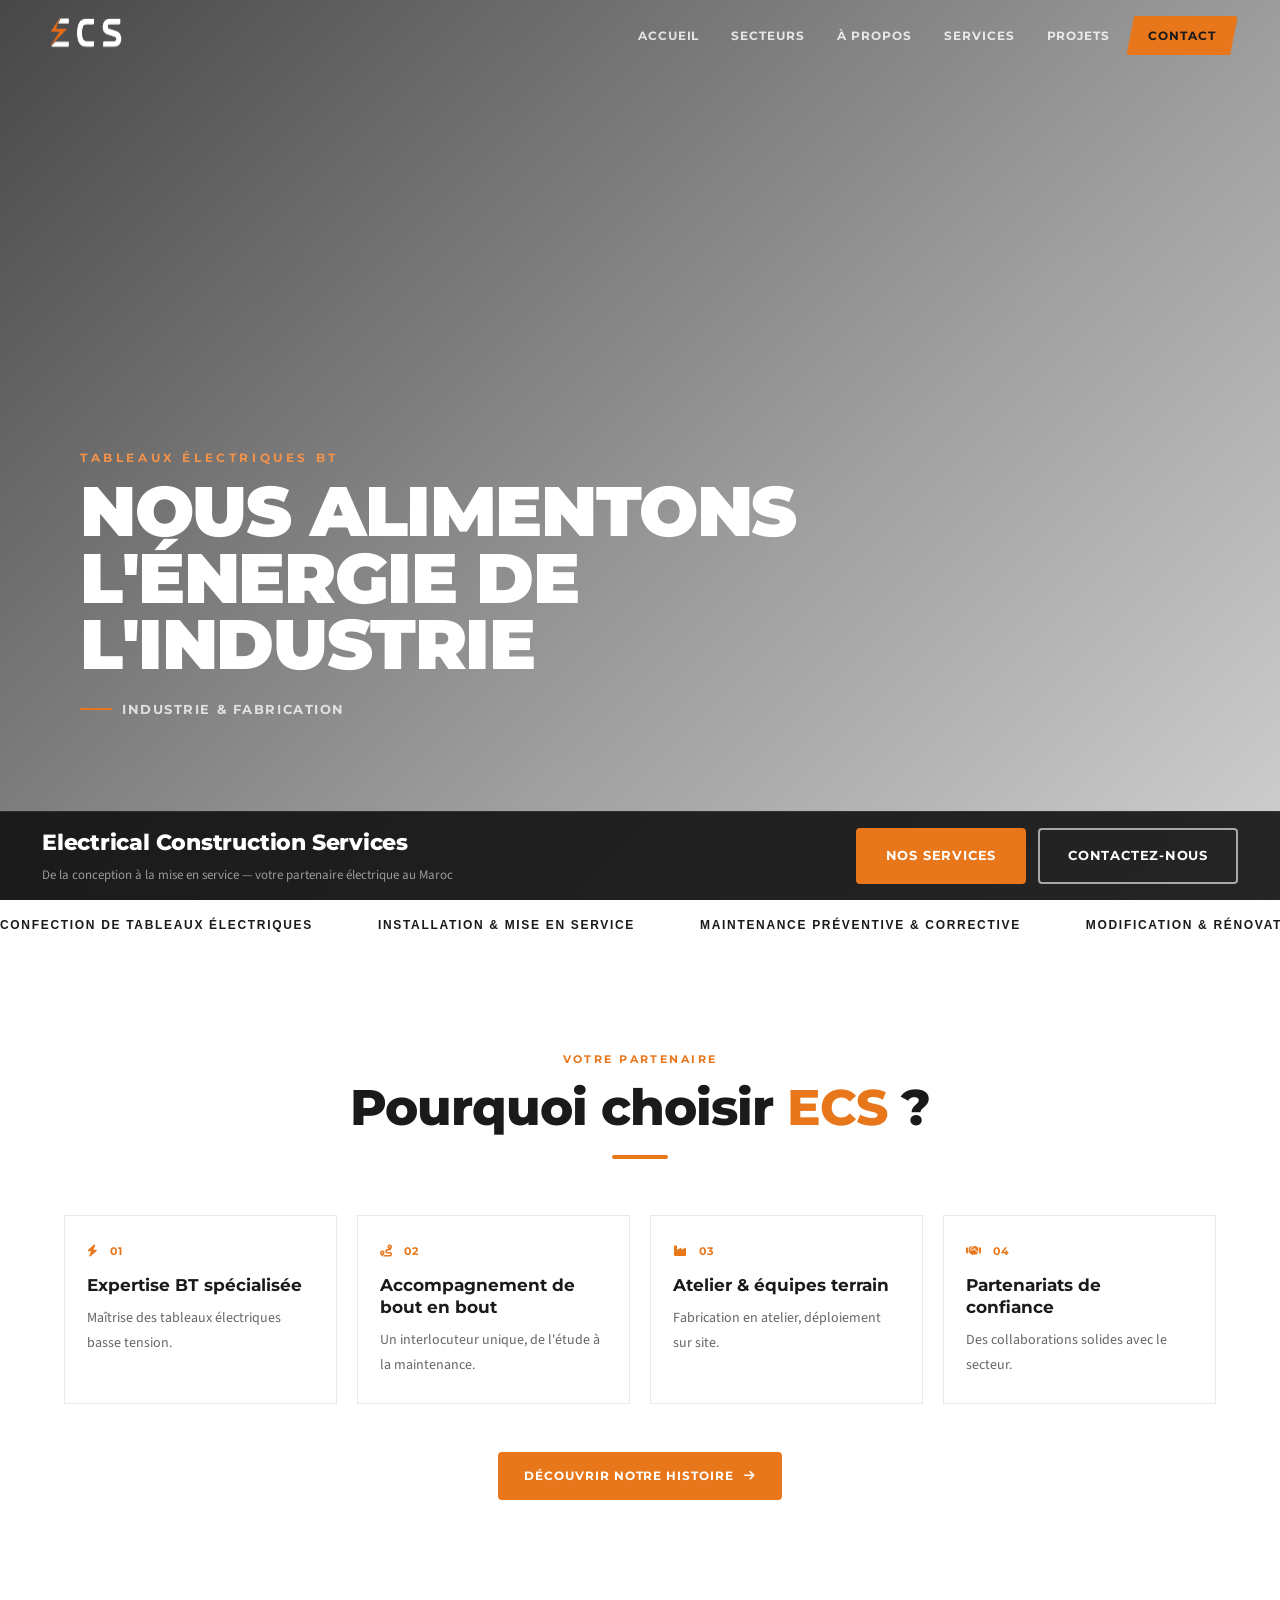
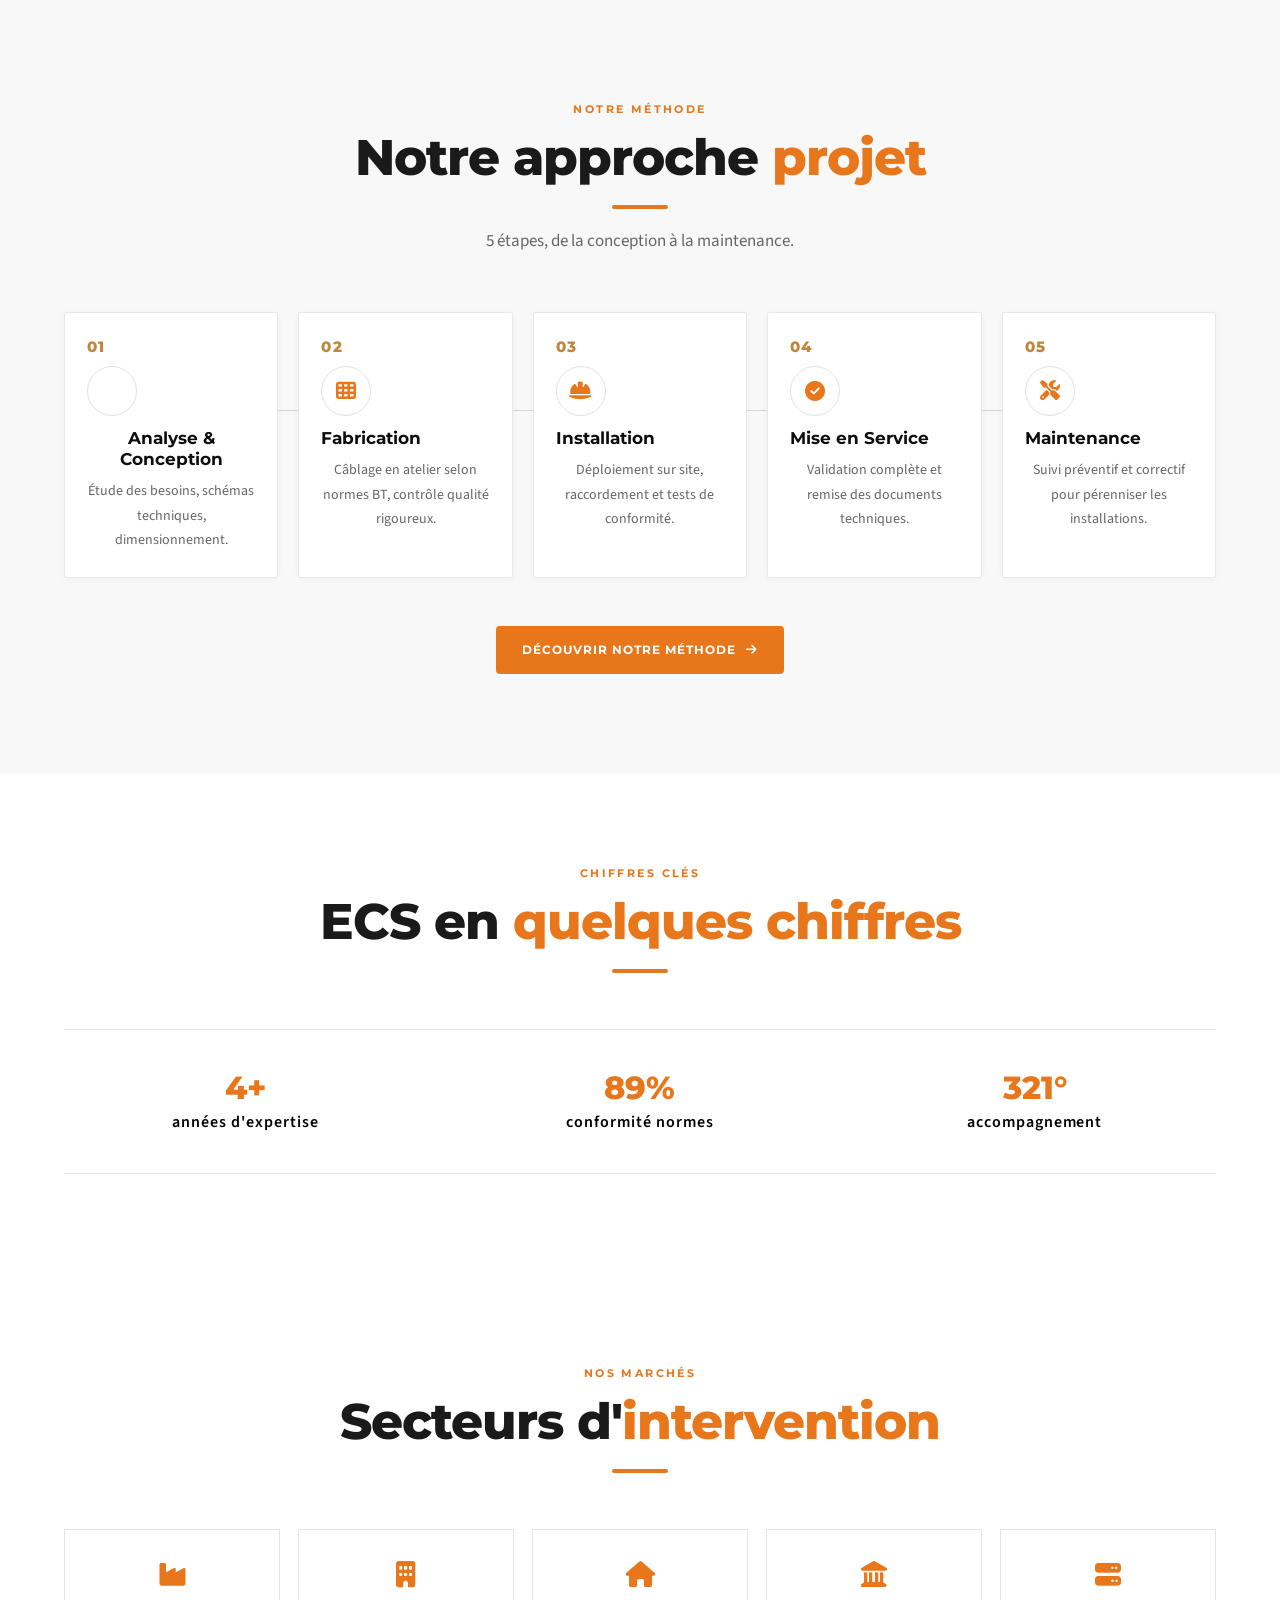
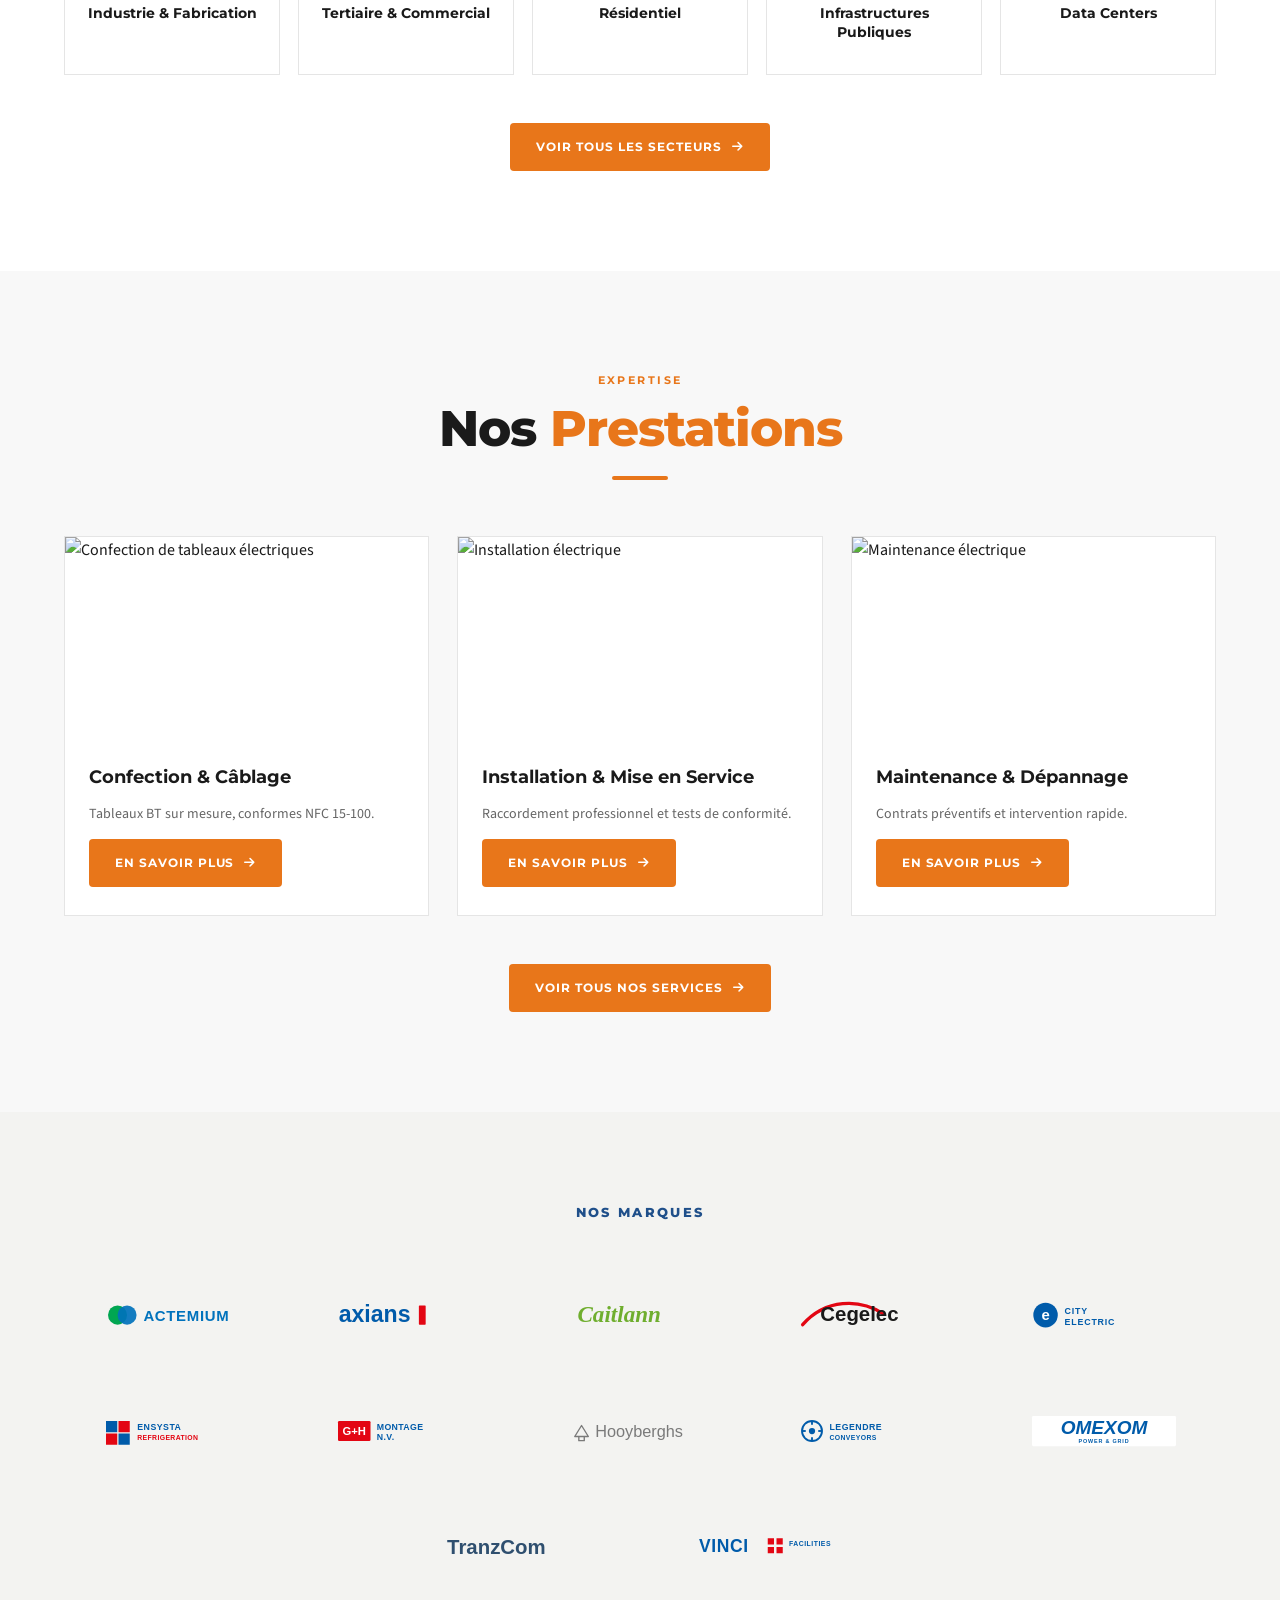
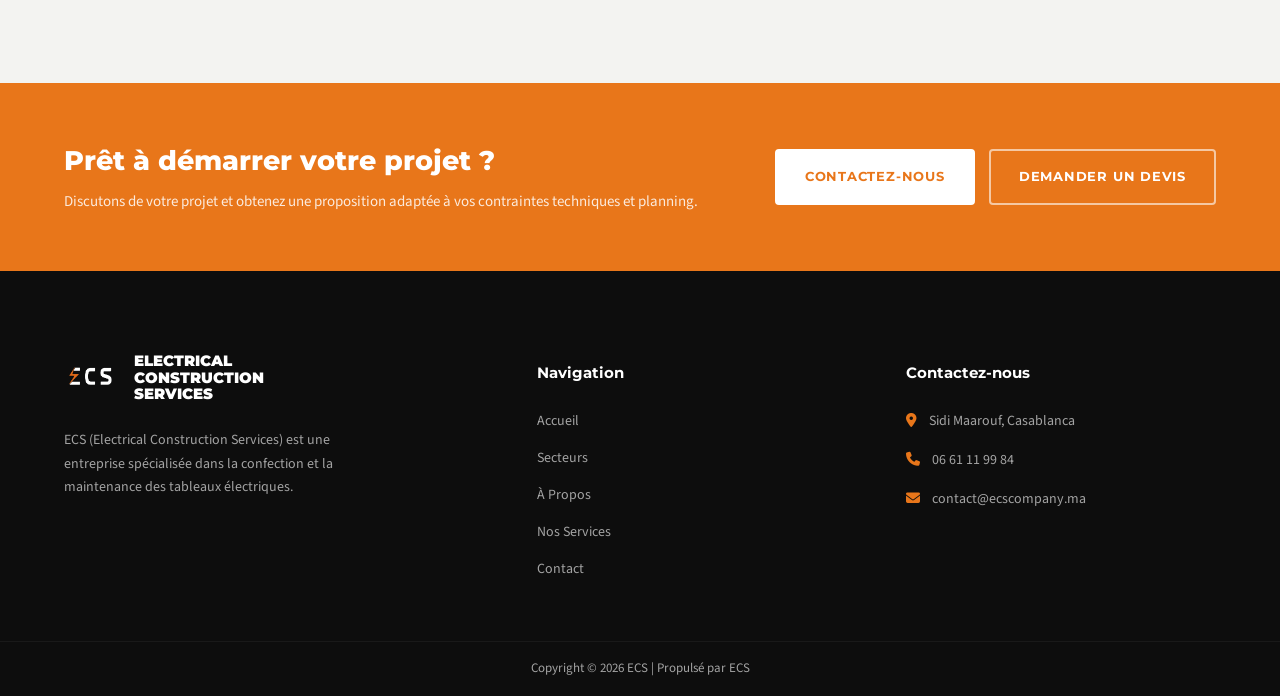
==== commit 4970b18b: "Update website" ====
--- a/index.html
+++ b/index.html
@@ -421,6 +421,38 @@
 
         <div class="home-section-cta">
           <a href="services.html" class="sr-cta">Voir tous nos services <i class="fa-solid fa-arrow-right"></i></a>
+        </div>
+      </div>
+    </section>
+
+    <!-- ═══════════════════════════ PARTNERS SECTION ═══════════════════════════ -->
+    <section id="partners" class="partners-section">
+      <div class="wrapper">
+        <div class="partners-header">
+          <span class="partners-label">Nos Marques</span>
+        </div>
+
+        <div class="partners-grid">
+          <div class="partners-row">
+            <div class="partner-brand"><img src="Assets/images/Partners/actemium.svg" alt="Actemium" loading="lazy" /></div>
+            <div class="partner-brand"><img src="Assets/images/Partners/axians.svg" alt="Axians" loading="lazy" /></div>
+            <div class="partner-brand"><img src="Assets/images/Partners/caitlann.svg" alt="Caitlann" loading="lazy" /></div>
+            <div class="partner-brand"><img src="Assets/images/Partners/cegelec.svg" alt="Cegelec" loading="lazy" /></div>
+            <div class="partner-brand"><img src="Assets/images/Partners/city-electric.svg" alt="City Electric" loading="lazy" /></div>
+          </div>
+
+          <div class="partners-row">
+            <div class="partner-brand"><img src="Assets/images/Partners/ensysta.svg" alt="Ensysta Refrigeration" loading="lazy" /></div>
+            <div class="partner-brand"><img src="Assets/images/Partners/gh-montage.svg" alt="G+H Montage" loading="lazy" /></div>
+            <div class="partner-brand"><img src="Assets/images/Partners/hooyberghs.svg" alt="Hooyberghs" loading="lazy" /></div>
+            <div class="partner-brand"><img src="Assets/images/Partners/legendre.svg" alt="Legendre" loading="lazy" /></div>
+            <div class="partner-brand"><img src="Assets/images/Partners/omexom.svg" alt="Omexom" loading="lazy" /></div>
+          </div>
+
+          <div class="partners-row partners-row--center">
+            <div class="partner-brand"><img src="Assets/images/Partners/tranzcom.svg" alt="TranzCom" loading="lazy" /></div>
+            <div class="partner-brand"><img src="Assets/images/Partners/vinci-facilities.svg" alt="VINCI Facilities" loading="lazy" /></div>
+          </div>
         </div>
       </div>
     </section>
--- a/Assets/css/style.css
+++ b/Assets/css/style.css
@@ -3437,7 +3437,7 @@
 /* ── PAGE BANNER (replaces hero on inner pages) ── */
 .page-banner {
   position: relative;
-  height: 430px;
+  height: 420px;
   background-size: cover;
   background-position: center;
   display: flex;
@@ -3457,19 +3457,13 @@
 .page-banner-content {
   position: relative;
   z-index: 2;
-  padding: 0 20px;
-  margin-top: 60px;
-  /* clear fixed header */
-}
-
-.page-banner-content h1 {
-  font-family: 'Montserrat', sans-serif;
-  font-size: clamp(2rem, 5vw, 3.5rem);
-  font-weight: 800;
-  color: #fff;
-  text-transform: uppercase;
-  letter-spacing: .04em;
-  margin: 10px 0 14px;
+  width: 100%;
+  max-width: 820px;
+  padding: 0 24px;
+  margin-top: 72px;
+  display: flex;
+  flex-direction: column;
+  align-items: center;
 }
 
 .page-banner-content .section-label.light {
@@ -3478,24 +3472,23 @@
   font-size: 11px;
   text-transform: uppercase;
   font-weight: 700;
-}
-
-.text-primary {
+  margin: 0;
+  line-height: 1;
+}
+
+.page-banner-content h1 {
+  font-family: 'Montserrat', sans-serif;
+  font-size: 52px;
+  font-weight: 800;
+  color: #fff;
+  text-transform: uppercase;
+  letter-spacing: .04em;
+  line-height: 1.12;
+  margin: 14px 0 16px;
+}
+
+.page-banner-content h1 .text-primary {
   color: #E8761A;
-}
-
-.page-banner-content p {
-  color: rgba(255, 255, 255, .75);
-  font-size: 15px;
-  margin-top: 12px;
-}
-
-.page-banner--about .page-banner-content p {
-  font-size: 17px;
-  max-width: 640px;
-  margin-left: auto;
-  margin-right: auto;
-  line-height: 1.65;
 }
 
 .page-banner-content .orange-rule {
@@ -3503,6 +3496,19 @@
   height: 3px;
   background: #E8761A;
   margin: 0 auto;
+  flex-shrink: 0;
+}
+
+.page-banner-content p {
+  color: rgba(255, 255, 255, .78);
+  font-size: 16px;
+  line-height: 1.65;
+  max-width: 580px;
+  margin: 14px auto 0;
+}
+
+.text-primary {
+  color: #E8761A;
 }
 
 
@@ -3550,8 +3556,9 @@
 }
 
 .home-process-steps {
+  display: grid;
   position: relative;
-  grid-template-columns: repeat(5, 1fr);
+  grid-template-columns: repeat(5, minmax(0, 1fr));
   gap: 20px;
   margin-top: 52px;
   align-items: stretch;
@@ -3647,62 +3654,8 @@
 }
 
 @media (max-width: 900px) {
-  .home-process-steps {
-    grid-template-columns: repeat(2, 1fr);
-    gap: 18px;
-    margin-top: 40px;
-    padding-bottom: 0;
-  }
-
   .home-process-steps::before {
-    content: '';
-    position: absolute;
-    left: 14px;
-    top: 10px;
-    bottom: 10px;
-    width: 1px;
-    background: #d7d7d7;
-    z-index: 0;
-  }
-
-  .home-process-steps .approche-card {
-    position: relative;
-    top: auto;
-    min-height: 0;
-    padding: 22px 18px 20px;
-    border-radius: 0;
-    box-shadow: 0 1px 8px rgba(0, 0, 0, 0.03);
-  }
-
-  .home-process-steps .approche-card:nth-child(1),
-  .home-process-steps .approche-card:nth-child(2),
-  .home-process-steps .approche-card:nth-child(3),
-  .home-process-steps .approche-card:nth-child(4),
-  .home-process-steps .approche-card:nth-child(5) {
-    top: auto;
-  }
-
-  .home-process-steps .approche-card-title {
-    font-size: 17px;
-  }
-
-  .home-process-steps .approche-card-desc {
-    font-size: 14px;
-  }
-}
-
-@media (max-width: 640px) {
-  .home-process-steps {
-    grid-template-columns: 1fr;
-    gap: 14px;
-  }
-
-  .home-process-steps .approche-card {
-    padding: 22px 16px 18px;
-  }
-
-  .home-process-steps .approche-step {
-    font-size: 14px;
+    display: none;
   }
 }
 
--- a/Assets/css/responsive.css
+++ b/Assets/css/responsive.css
@@ -849,10 +849,77 @@
   }
 }
 
+/* ── Page hero banner — unified inner pages ── */
+@media (max-width: 1024px) {
+  .page-banner {
+    height: 380px;
+  }
+
+  .page-banner-content {
+    margin-top: 68px;
+    max-width: 720px;
+  }
+
+  .page-banner-content h1 {
+    font-size: 44px;
+  }
+
+  .page-banner-content p {
+    font-size: 15px;
+    max-width: 520px;
+  }
+}
+
+@media (max-width: 768px) {
+  .page-banner {
+    height: 340px;
+  }
+
+  .page-banner-content {
+    margin-top: 64px;
+    padding: 0 20px;
+  }
+
+  .page-banner-content .section-label.light {
+    font-size: 10px;
+    letter-spacing: .16em;
+  }
+
+  .page-banner-content h1 {
+    font-size: 34px;
+    margin: 12px 0 14px;
+  }
+
+  .page-banner-content p {
+    font-size: 14px;
+    line-height: 1.6;
+    margin-top: 12px;
+    max-width: 100%;
+  }
+
+  .page-banner-content .orange-rule {
+    width: 40px;
+    height: 3px;
+  }
+}
+
 /* ── Small Mobile Phones (640px) ── */
 @media (max-width: 640px) {
   .page-banner {
     height: 300px;
+  }
+
+  .page-banner-content {
+    margin-top: 60px;
+  }
+
+  .page-banner-content h1 {
+    font-size: 28px;
+    letter-spacing: .03em;
+  }
+
+  .page-banner-content p {
+    font-size: 13px;
   }
   
   .cta-band-inner {
@@ -2197,3 +2264,165 @@
     line-height: 1.5;
   }
 }
+
+/* ═══════════════════════════════════════════════════════════════
+   HOMEPAGE PROCESS — 5-col desktop, sticky stack on mobile
+   ═══════════════════════════════════════════════════════════════ */
+@media (min-width: 901px) {
+  #process .home-process-steps {
+    display: grid !important;
+    grid-template-columns: repeat(5, minmax(0, 1fr)) !important;
+    gap: 20px !important;
+    flex-direction: unset !important;
+  }
+
+  #process .home-process-steps .approche-card {
+    position: relative !important;
+    top: auto !important;
+  }
+}
+
+@media (min-width: 769px) and (max-width: 900px) {
+  #process .home-process-steps {
+    display: grid !important;
+    grid-template-columns: repeat(5, minmax(0, 1fr)) !important;
+    gap: 12px !important;
+    flex-direction: unset !important;
+  }
+
+  #process .home-process-steps .approche-card {
+    position: relative !important;
+    top: auto !important;
+    padding: 22px 14px 20px !important;
+    min-height: 0;
+  }
+
+  #process .home-process-steps .approche-card-title {
+    font-size: 15px;
+  }
+
+  #process .home-process-steps .approche-card-desc {
+    font-size: 12px;
+    max-width: none;
+  }
+}
+
+@media (max-width: 768px) {
+  #process.home-process-section {
+    padding: 60px 0;
+  }
+
+  #process .home-process-steps {
+    display: flex !important;
+    flex-direction: column !important;
+    gap: 0 !important;
+    grid-template-columns: none !important;
+    padding-bottom: 40px;
+    margin-top: 40px;
+  }
+
+  #process .home-process-steps::before {
+    display: none;
+  }
+
+  #process .home-process-steps .approche-card {
+    position: sticky !important;
+    width: 100%;
+    min-height: 0;
+    padding: 28px 22px 32px !important;
+    border: none !important;
+    border-radius: 14px !important;
+    overflow: hidden;
+    box-shadow: 0 10px 30px rgba(0, 0, 0, 0.16) !important;
+    margin-bottom: 0;
+    background: #fff !important;
+  }
+
+  #process .home-process-steps .approche-card:hover {
+    transform: none;
+    box-shadow: 0 10px 30px rgba(0, 0, 0, 0.16) !important;
+  }
+
+  #process .home-process-steps .approche-card::after {
+    content: '';
+    position: absolute;
+    bottom: 0;
+    left: 0;
+    right: 0;
+    height: 6px;
+    background: var(--orange);
+  }
+
+  #process .home-process-steps .approche-card:nth-child(1) {
+    top: calc(var(--nav-h, 68px) + 0px);
+    z-index: 1;
+  }
+
+  #process .home-process-steps .approche-card:nth-child(2) {
+    top: calc(var(--nav-h, 68px) + 18px);
+    z-index: 2;
+  }
+
+  #process .home-process-steps .approche-card:nth-child(3) {
+    top: calc(var(--nav-h, 68px) + 36px);
+    z-index: 3;
+  }
+
+  #process .home-process-steps .approche-card:nth-child(4) {
+    top: calc(var(--nav-h, 68px) + 54px);
+    z-index: 4;
+  }
+
+  #process .home-process-steps .approche-card:nth-child(5) {
+    top: calc(var(--nav-h, 68px) + 72px);
+    z-index: 5;
+  }
+
+  #process .home-process-steps .approche-card-title {
+    font-size: 15px;
+  }
+
+  #process .home-process-steps .approche-card-desc {
+    font-size: 13px;
+    max-width: none;
+  }
+}
+
+@media (max-width: 480px) {
+  #process .home-process-steps .approche-card {
+    padding: 24px 18px 30px !important;
+  }
+
+  #process .home-process-steps .approche-step {
+    font-size: 14px;
+  }
+
+  #process .home-process-steps .approche-icon {
+    width: 44px;
+    height: 44px;
+    font-size: 18px;
+  }
+
+  #process .home-process-steps .approche-card-title {
+    font-size: 14px;
+  }
+
+  #process .home-process-steps .approche-card-desc {
+    font-size: 12px;
+  }
+}
+
+@media (max-width: 360px) {
+  #process .home-process-steps .approche-card {
+    padding: 22px 16px 28px !important;
+  }
+
+  #process .home-process-steps .approche-card-title {
+    font-size: 13px;
+  }
+
+  #process .home-process-steps .approche-card-desc {
+    font-size: 11px;
+    line-height: 1.5;
+  }
+}
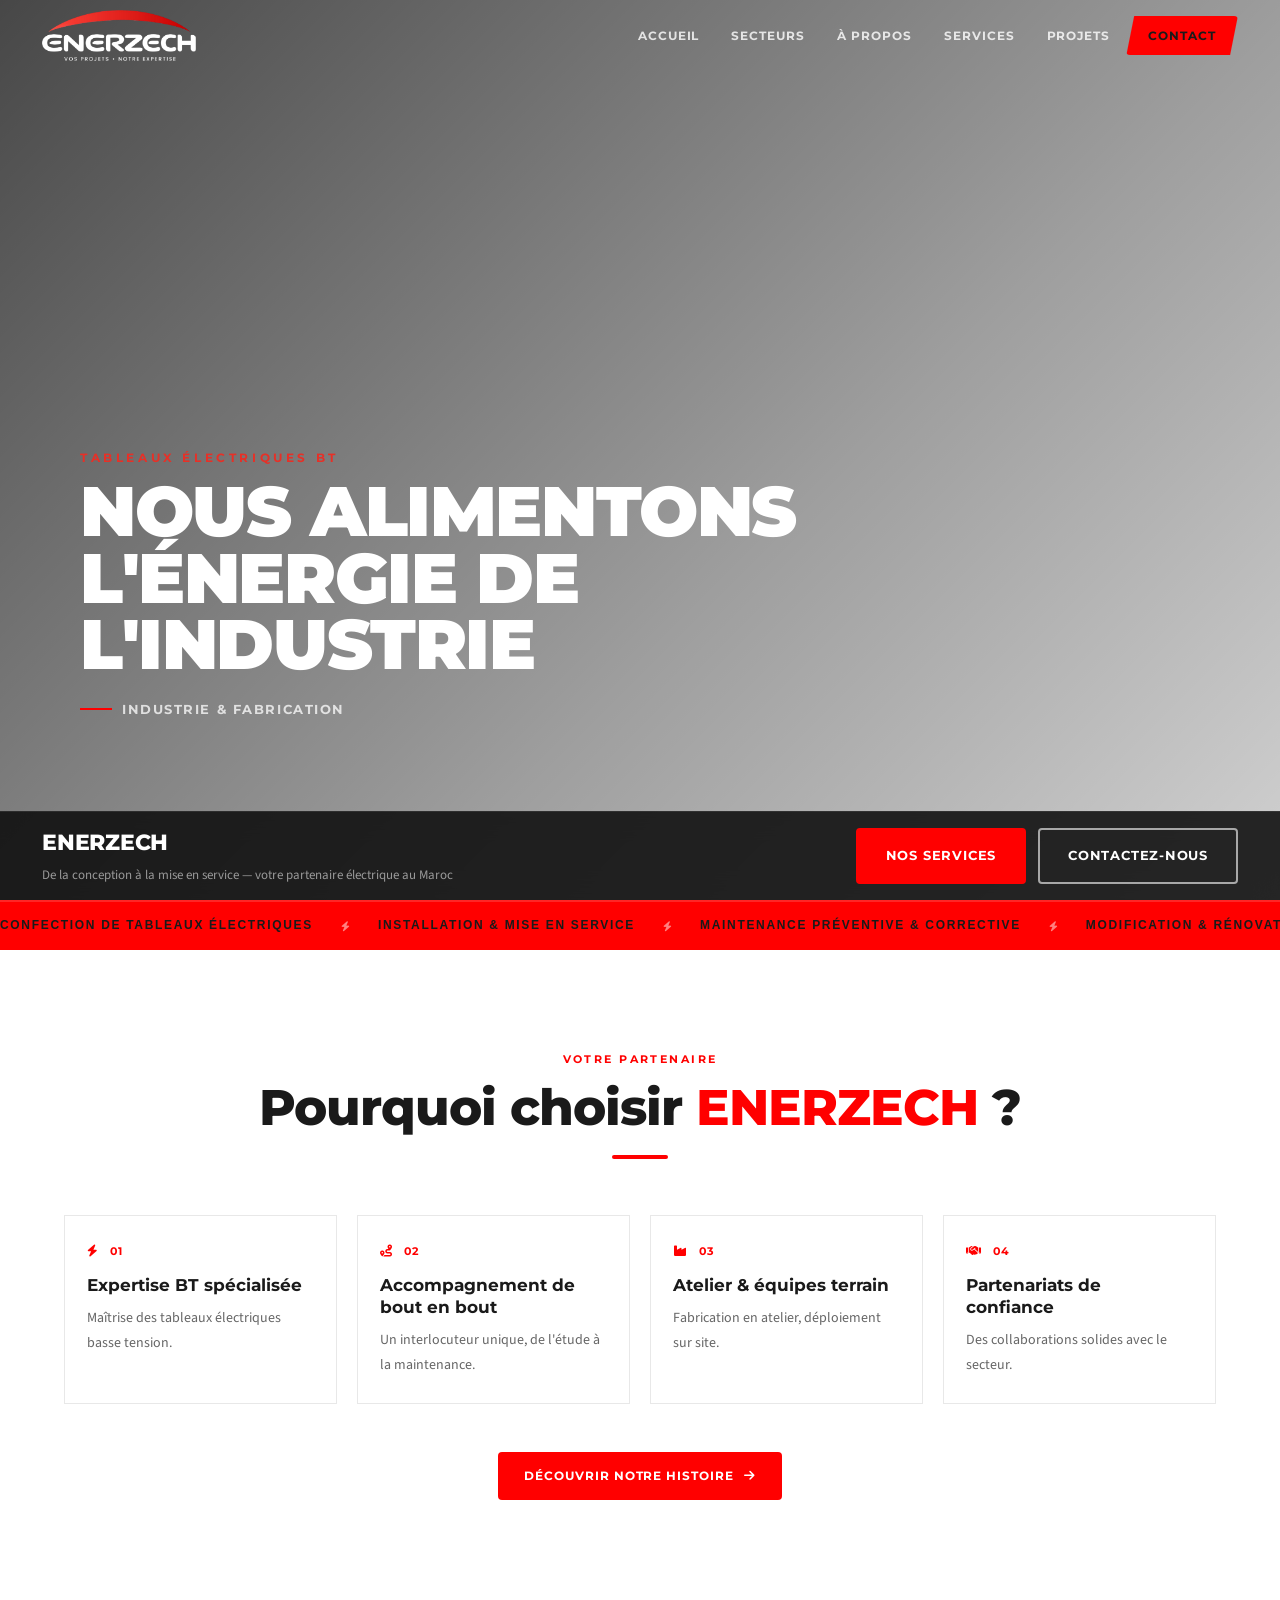
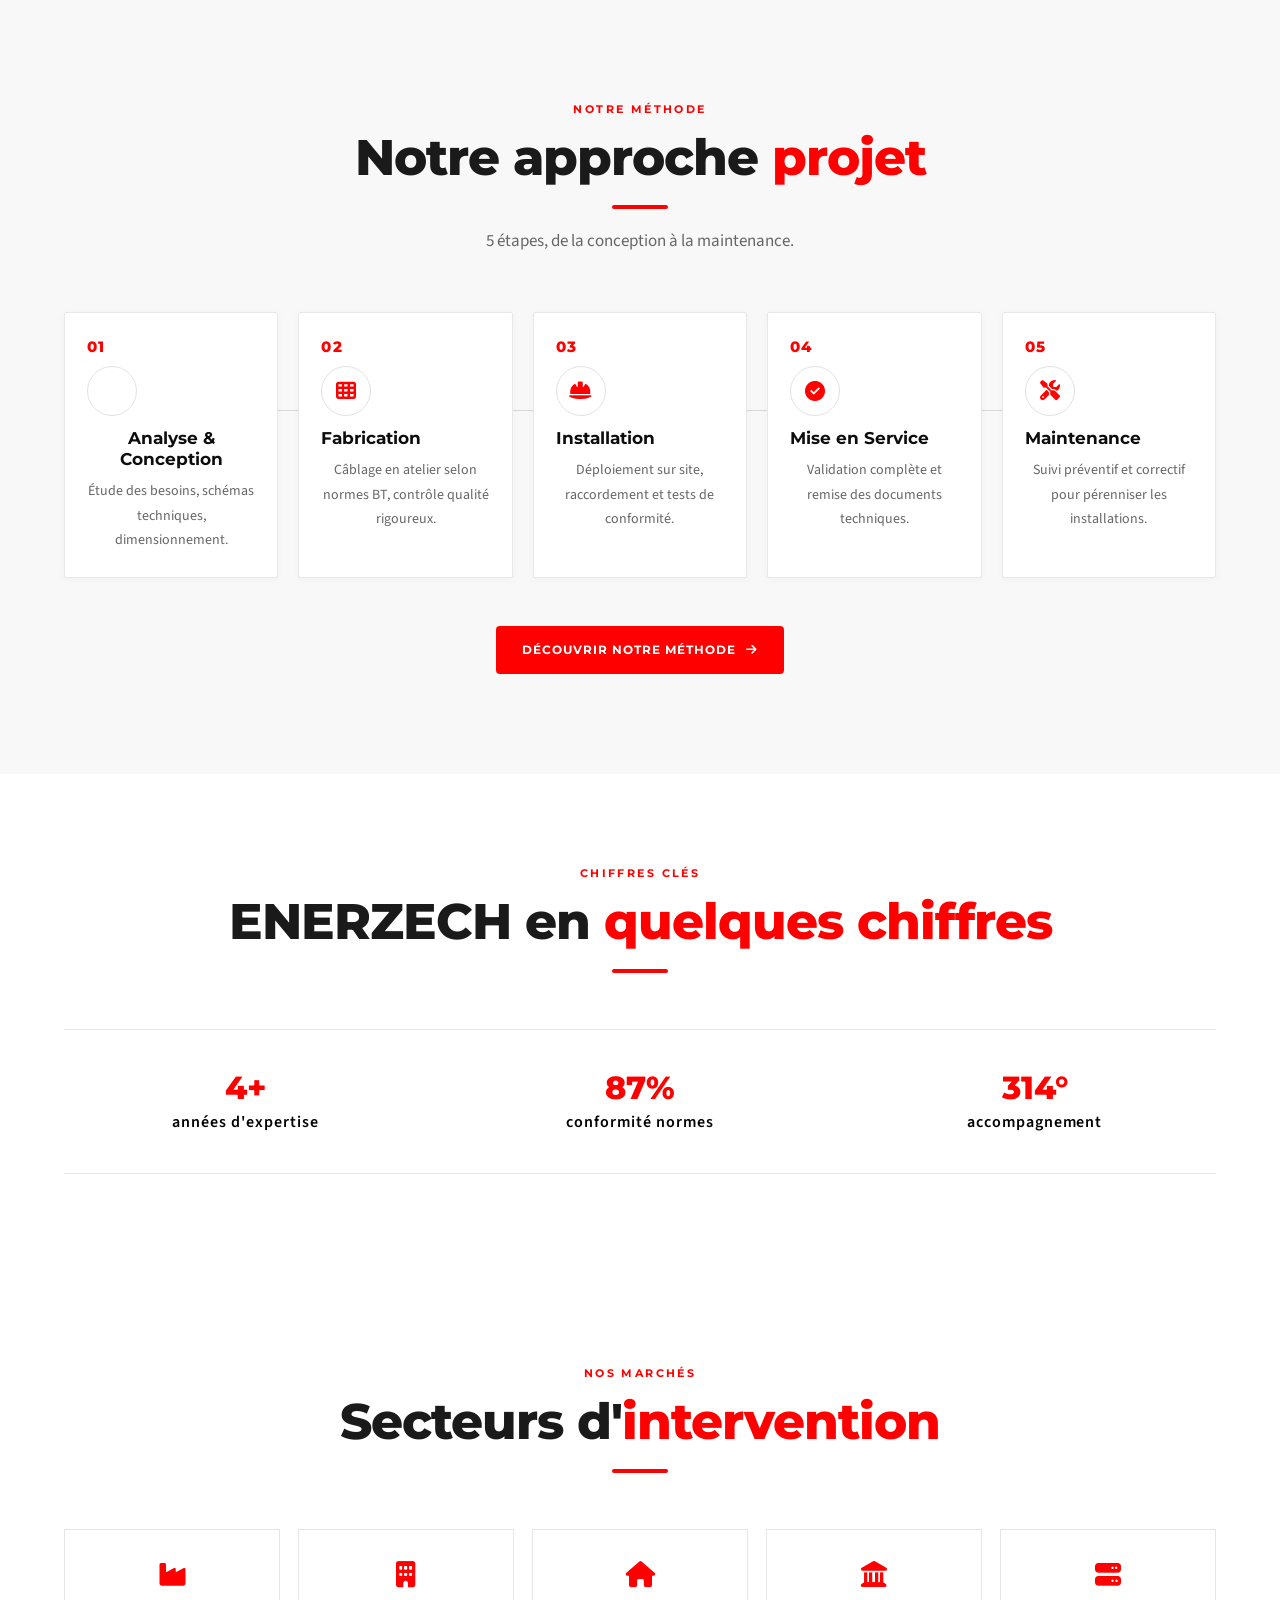
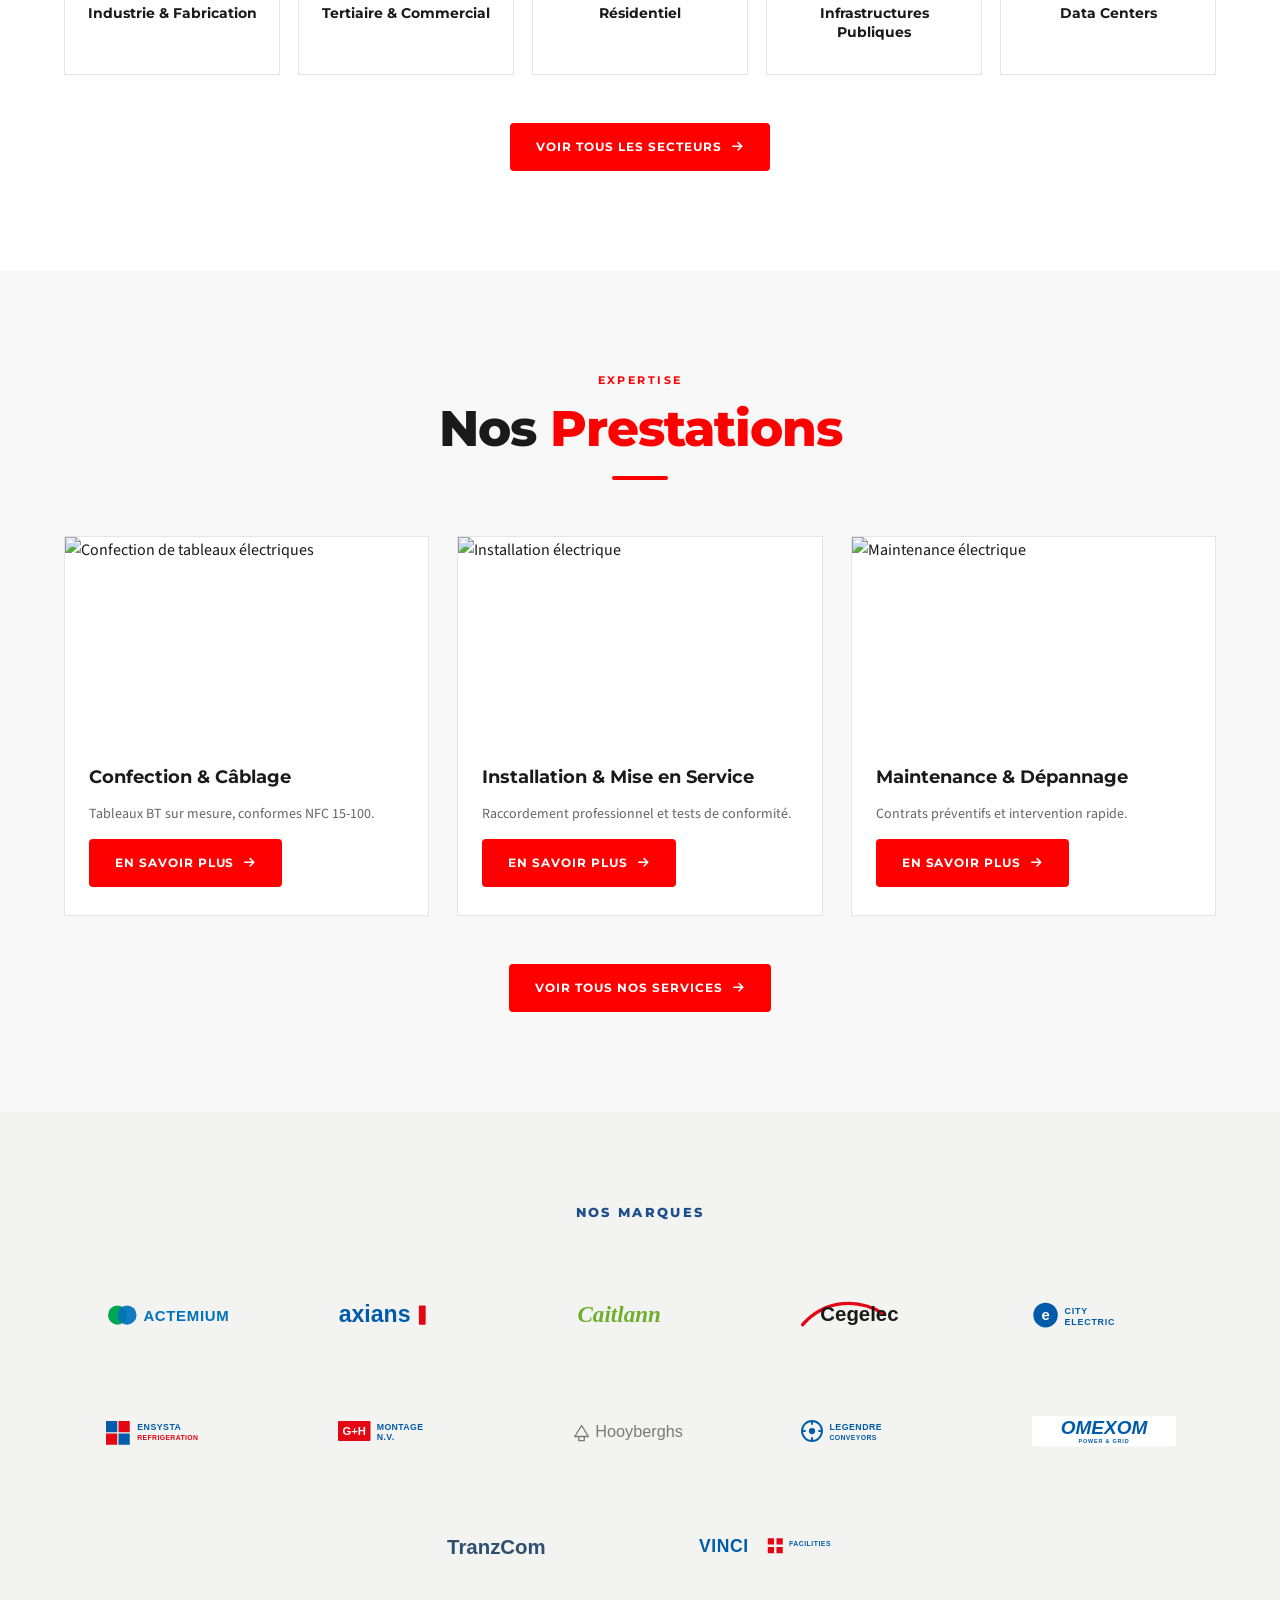
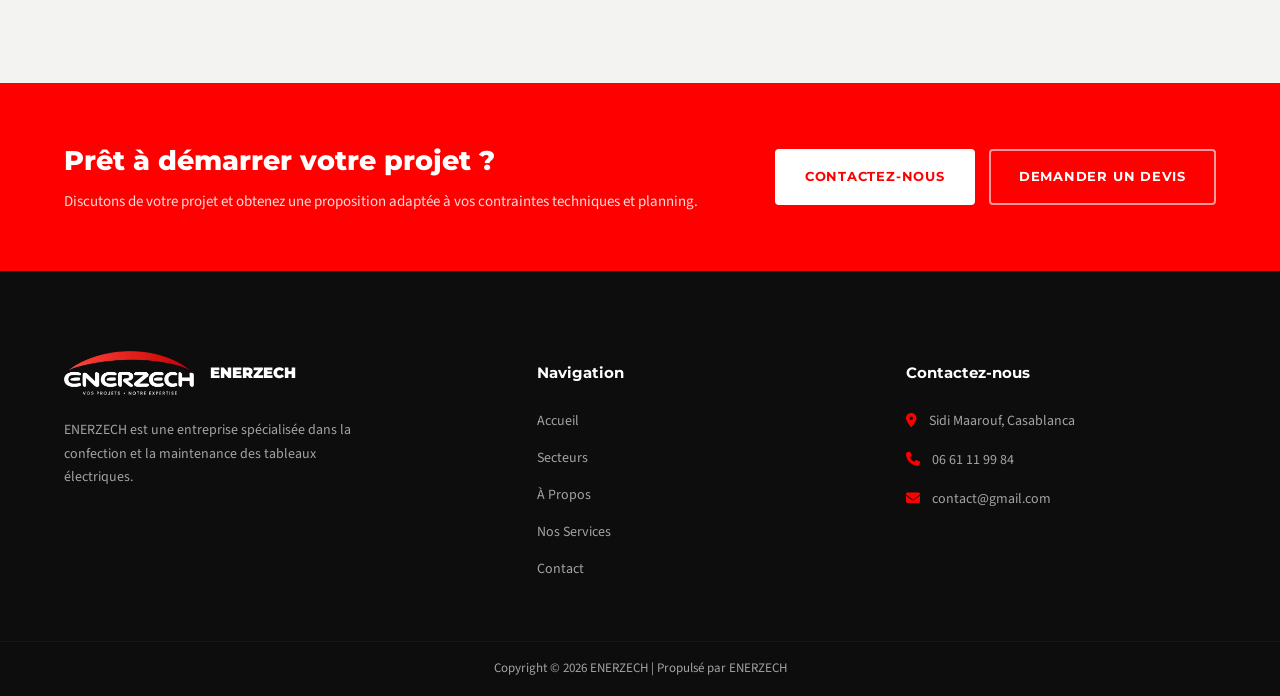
==== commit 44607e6d: "feat: add responsive styles, assets, and page templates" ====
--- a/index.html
+++ b/index.html
@@ -5,9 +5,9 @@
     <meta name="viewport" content="width=device-width, initial-scale=1.0" />
     <meta
       name="description"
-      content="ECS – Electrical Construction Services. Spécialiste de la confection, installation et maintenance de tableaux électriques basse tension au Maroc."
+      content="ENERZECH. Spécialiste de la confection, installation et maintenance de tableaux électriques basse tension au Maroc."
     />
-    <title>ECS – Accueil</title>
+    <title>ENERZECH – Accueil</title>
 
     <link rel="preconnect" href="https://fonts.googleapis.com" />
     <link rel="preconnect" href="https://fonts.gstatic.com" crossorigin />
@@ -35,7 +35,7 @@
       <div class="header-inner">
         <a href="index.html" class="site-logo">
           <div class="logo">
-            <img src="Assets/images/logo.png" alt="ECS Logo" />
+            <img src="Assets/images/logo.png" alt="ENERZECH Logo" />
           </div>
         </a>
 
@@ -131,7 +131,7 @@
       <div class="hero-cta-bar">
         <div class="hero-cta-inner">
           <div class="hero-brand-msg">
-            <h1 class="hero-title">Electrical Construction Services</h1>
+            <h1 class="hero-title">ENERZECH</h1>
             <p class="hero-sub">
               De la conception à la mise en service — votre partenaire
               électrique au Maroc
@@ -199,13 +199,13 @@
 
 
 
-    <!-- ═══════════════════════════ WHY CHOOSE ECS ═══════════════════════════ -->
+    <!-- ═══════════════════════════ WHY CHOOSE ENERZECH ═══════════════════════════ -->
     <!-- Brief preview — full story on about.html -->
     <section id="why-choose" class="home-why-section">
       <div class="wrapper">
         <div class="section-header centered" data-aos="fade-up">
           <div class="section-label">Votre Partenaire</div>
-          <h2 class="section-title">Pourquoi choisir <span class="text-primary">ECS</span> ?</h2>
+          <h2 class="section-title">Pourquoi choisir <span class="text-primary">ENERZECH</span> ?</h2>
           <div class="orange-rule centered-rule"></div>
         </div>
 
@@ -314,7 +314,7 @@
       <div class="wrapper">
         <div class="section-header centered" data-aos="fade-up">
           <div class="section-label">Chiffres Clés</div>
-          <h2 class="section-title">ECS en <span class="text-primary">quelques chiffres</span></h2>
+          <h2 class="section-title">ENERZECH en <span class="text-primary">quelques chiffres</span></h2>
           <div class="orange-rule centered-rule"></div>
         </div>
 
@@ -478,13 +478,11 @@
         <div class="wrapper footer-grid">
           <div class="footer-col">
             <div class="footer-brand">
-              <img src="Assets/images/logo.png" alt="ECS Logo" />
-              <span class="footer-brand-name"
-                >Electrical<br />Construction<br />Services</span
-              >
+              <img src="Assets/images/logo.png" alt="ENERZECH Logo" />
+              <span class="footer-brand-name">ENERZECH</span>
             </div>
             <p class="footer-about">
-              ECS (Electrical Construction Services) est une entreprise
+              ENERZECH est une entreprise
               spécialisée dans la confection et la maintenance des tableaux
               électriques.
             </p>
@@ -513,8 +511,8 @@
               <p>
                 <i class="fa-solid fa-envelope"></i>
                 <span
-                  ><a href="mailto:contact@ecscompany.ma"
-                    >contact@ecscompany.ma</a
+                  ><a href="mailto:contact@ENERZECHcompany.ma"
+                    >contact@gmail.com</a
                   ></span
                 >
               </p>
@@ -524,7 +522,7 @@
       </div>
       <div class="footer-bottom">
         <div class="wrapper fb-inner">
-          <p>Copyright &copy; 2026 ECS | Propulsé par ECS</p>
+          <p>Copyright &copy; 2026 ENERZECH | Propulsé par ENERZECH</p>
         </div>
       </div>
     </footer>
--- a/Assets/css/style.css
+++ b/Assets/css/style.css
@@ -50,7 +50,7 @@
 }
 
 ::selection {
-  background: #E8761A;
+  background: var(--rouge);
   color: #fff;
 }
 
@@ -93,11 +93,13 @@
 
 /* ── VARIABLES ── */
 :root {
-  --orange: #E8761A;
-  --orange-dark: #c4600e;
-  --orange-light: #f4924a;
-  --orange-bg: rgba(232, 118, 26, .08);
-  --orange-border: rgba(232, 118, 26, .25);
+  --rouge: #FF0000;
+  --rouge-dark: #db1919;
+  --rouge-light: #e73027;
+  --rouge-bg: rgba(226, 35, 26, .08);
+  --rouge-border: rgba(226, 35, 26, .25);
+  --orange: var(--rouge);
+  --or: var(--rouge);
   --black: #0d0d0d;
   --dark: #111;
   --dark2: #1a1a1a;
@@ -137,12 +139,12 @@
   font-weight: 700;
   letter-spacing: .22em;
   text-transform: uppercase;
-  color: var(--orange);
+  color: var(--rouge);
   margin-bottom: 12px;
 }
 
 .section-label.light {
-  color: var(--orange-light);
+  color: var(--rouge-light);
 }
 
 .section-title {
@@ -170,7 +172,7 @@
 .orange-rule {
   width: 56px;
   height: 4px;
-  background: var(--orange);
+  background: var(--rouge);
   border-radius: 2px;
   margin-top: 20px;
 }
@@ -213,16 +215,16 @@
 }
 
 .btn-primary {
-  background: var(--orange);
+  background: var(--rouge);
   color: #fff;
-  border: 2px solid var(--orange);
+  border: 2px solid var(--rouge);
 }
 
 .btn-primary:hover {
-  background: var(--orange-dark);
-  border-color: var(--orange-dark);
+  background: var(--rouge-dark);
+  border-color: var(--rouge-dark);
   transform: translateY(-2px);
-  box-shadow: 0 8px 24px rgba(232, 118, 26, .3);
+  box-shadow: 0 8px 24px rgba(226, 35, 26, .35);
 }
 
 .btn-outline {
@@ -322,7 +324,7 @@
 .pl-bar {
   height: 100%;
   width: 0;
-  background: var(--orange);
+  background: var(--rouge);
   border-radius: 2px;
   animation: pl-fill 1.8s var(--ease-out) forwards;
 }
@@ -350,7 +352,7 @@
 }
 
 #site-header.solid {
-  background: linear-gradient(-45deg, rgba(13, 13, 13, 0.95), rgba(232, 118, 26, 0.4), rgba(13, 13, 13, 0.95), rgba(196, 96, 14, 0.3));
+  background: linear-gradient(-45deg, rgba(13, 13, 13, 0.95), rgba(226, 35, 26, 0.35), rgba(13, 13, 13, 0.95), rgba(185, 28, 28, 0.25));
   background-size: 400% 400%;
   animation: nav-gradient-bg 10s ease infinite;
   backdrop-filter: blur(16px);
@@ -385,21 +387,36 @@
 
 
 
+.site-logo {
+  display: inline-flex;
+  align-items: center;
+  text-decoration: none;
+  line-height: 0;
+  flex-shrink: 0;
+}
+
 .logo {
-  width: 90px;
-  height: 90px;
+  height: 52px;
   display: flex;
   align-items: center;
   justify-content: center;
   flex-shrink: 0;
-  flex-direction: column;
-
+  margin: 0;
+  padding: 0;
+  transition: transform .25s var(--ease), opacity .2s;
+}
+
+.logo:hover {
+  transform: scale(1.03);
+  opacity: .95;
 }
 
 .logo img {
-  width: 100%;
-  height: 100%;
+  height: 52px;
+  width: auto;
+  max-width: 175px;
   object-fit: contain;
+  display: block;
 }
 
 /* .logo-text {
@@ -444,7 +461,7 @@
    TICKER
 ═══════════════════════════════════════════════════════════════════ */
 .ticker {
-  background: var(--or);
+  background: var(--rouge);
   overflow: hidden;
   padding: 14px 0;
   border-top: 2px solid rgba(255, 255, 255, .15);
@@ -497,7 +514,7 @@
   left: 16px;
   right: 16px;
   height: 2px;
-  background: var(--orange);
+  background: var(--rouge);
   transform: scaleX(0);
   transform-origin: left;
   transition: transform .25s var(--ease);
@@ -517,7 +534,7 @@
 }
 
 .nav-item--cta {
-  background: var(--orange);
+  background: var(--rouge);
   color: var(--white) !important;
   padding: 10px 22px;
   font-weight: 700 !important;
@@ -530,7 +547,7 @@
 }
 
 .nav-item--cta:hover {
-  background: var(--orange-dark) !important;
+  background: var(--rouge-dark) !important;
 }
 
 /* Burger */
@@ -655,7 +672,7 @@
   font-weight: 700;
   letter-spacing: .3em;
   text-transform: uppercase;
-  color: var(--orange-light);
+  color: var(--rouge-light);
   margin-bottom: 10px;
   opacity: 0;
   transform: translateY(16px);
@@ -703,7 +720,7 @@
   content: '';
   width: 32px;
   height: 2px;
-  background: var(--orange);
+  background: var(--rouge);
   flex-shrink: 0;
 }
 
@@ -775,8 +792,8 @@
 }
 
 .dot.active {
-  background: var(--orange);
-  border-color: var(--orange);
+  background: var(--rouge);
+  border-color: var(--rouge);
   transform: scale(1.25);
 }
 
@@ -800,8 +817,8 @@
 }
 
 .slide-arrow:hover {
-  background: var(--orange);
-  border-color: var(--orange);
+  background: var(--rouge);
+  border-color: var(--rouge);
   transform: translateY(-50%) scale(1.08);
 }
 
@@ -864,7 +881,7 @@
 }
 
 .markets-header .section-label {
-  color: var(--orange-light);
+  color: var(--rouge-light);
 }
 
 .markets-header .section-title {
@@ -911,10 +928,10 @@
 }
 
 .market-card:hover .mc-overlay {
-  background: linear-gradient(to top, rgba(0, 0, 0, .95) 0%, rgba(0, 0, 0, .5) 60%, rgba(232, 118, 26, .1) 100%);
-}
-
-/* Orange left border on hover */
+  background: linear-gradient(to top, rgba(0, 0, 0, .95) 0%, rgba(0, 0, 0, .5) 60%, rgba(226, 35, 26, .1) 100%);
+}
+
+/* Red left border on hover */
 .market-card::after {
   content: '';
   position: absolute;
@@ -922,7 +939,7 @@
   left: 0;
   bottom: 0;
   width: 4px;
-  background: var(--orange);
+  background: var(--rouge);
   transform: scaleY(0);
   transform-origin: bottom;
   transition: transform .4s var(--ease);
@@ -957,11 +974,11 @@
   font-weight: 800;
   letter-spacing: .2em;
   text-transform: uppercase;
-  color: var(--orange-light);
+  color: var(--rouge-light);
   margin-bottom: 1.3rem;
   transform: translateY(0);
   transition: none;
-  background-color:var(--orange);
+  background-color:var(--rouge);
   width: fit-content;
   padding: 5px;
   color: #080808;
@@ -1009,7 +1026,7 @@
   font-weight: 700;
   letter-spacing: .1em;
   text-transform: uppercase;
-  color: var(--orange-light);
+  color: var(--rouge-light);
   opacity: 0;
   transform: translateY(6px);
   transition: opacity .35s .2s, transform .35s .2s var(--ease-out), color .2s;
@@ -1075,14 +1092,14 @@
 .sr-visual-overlay {
   position: absolute;
   inset: 0;
-  background: linear-gradient(135deg, transparent 60%, rgba(232, 118, 26, .15));
+  background: linear-gradient(135deg, transparent 60%, rgba(226, 35, 26, .15));
 }
 
 .sr-tag {
   position: absolute;
   top: 20px;
   left: 20px;
-  background: var(--orange);
+  background: var(--rouge);
   color: #fff;
   font-family: 'Montserrat', sans-serif;
   font-size: 10px;
@@ -1105,7 +1122,7 @@
   font-weight: 700;
   letter-spacing: .22em;
   text-transform: uppercase;
-  color: var(--orange);
+  color: var(--rouge);
   margin-bottom: 14px;
 }
 
@@ -1122,7 +1139,7 @@
 .sr-rule {
   width: 44px;
   height: 3px;
-  background: var(--orange);
+  background: var(--rouge);
   border-radius: 2px;
   margin-bottom: 22px;
 }
@@ -1151,7 +1168,7 @@
 }
 
 .sr-feat i {
-  color: var(--orange);
+  color: var(--rouge);
   font-size: 13px;
   width: 18px;
   flex-shrink: 0;
@@ -1166,7 +1183,7 @@
   font-weight: 700;
   letter-spacing: .08em;
   text-transform: uppercase;
-  background: var(--orange);
+  background: var(--rouge);
   color: #fff;
   padding: 14px 26px;
   border-radius: var(--r);
@@ -1175,9 +1192,9 @@
 }
 
 .sr-cta:hover {
-  background: var(--orange-dark);
+  background: var(--rouge-dark);
   transform: translateY(-2px);
-  box-shadow: 0 8px 24px rgba(232, 118, 26, .3);
+  box-shadow: 0 8px 24px rgba(226, 35, 26, .35);
 }
 
 .sr-cta i {
@@ -1216,7 +1233,7 @@
   font-weight: 700;
   letter-spacing: .22em;
   text-transform: uppercase;
-  color: var(--orange-light);
+  color: var(--rouge-light);
   margin-bottom: 14px;
   color: #000;
 }
@@ -1235,7 +1252,7 @@
 .mh-rule {
   width: 52px;
   height: 3px;
-  background: var(--orange);
+  background: var(--rouge);
   border-radius: 2px;
 }
 
@@ -1299,14 +1316,14 @@
   flex-shrink: 0;
   border: 1px solid var(--border, #e2e2e2);
   border-radius: 50%;
-  color: var(--orange);
+  color: var(--rouge);
   font-size: 14px;
   transition: background 0.3s var(--ease), color 0.3s var(--ease), border-color 0.3s var(--ease);
 }
 
 .sector-block:hover .sector-detail-icon {
-  background: var(--orange);
-  border-color: var(--orange);
+  background: var(--rouge);
+  border-color: var(--rouge);
   color: #fff;
 }
 
@@ -1347,12 +1364,12 @@
 }
 
 .sector-tags li i {
-  color: var(--orange);
+  color: var(--rouge);
   font-size: 10px;
 }
 
 .sector-tags li:hover {
-  border-color: var(--orange);
+  border-color: var(--rouge);
   color: var(--dark2, #0d0d0d);
   transform: translateY(-2px);
 }
@@ -1400,7 +1417,7 @@
 }
 
 .sector-content .section-label {
-  color: var(--orange);
+  color: var(--rouge);
   font-size: 12px;
   font-weight: 700;
   letter-spacing: 0.15em;
@@ -1450,7 +1467,7 @@
   display: inline-flex;
   align-items: center;
   justify-content: center;
-  background: var(--orange);
+  background: var(--rouge);
   color: #fff;
   border-radius: 50%;
   font-size: 12px;
@@ -1469,7 +1486,7 @@
 
 .btn-study-project:hover {
   transform: translateX(4px);
-  background: var(--orange-dark);
+  background: var(--rouge-dark);
 }
 
 .sector-image {
@@ -1586,7 +1603,7 @@
 }
 
 .services .section-label {
-  color: var(--orange-light);
+  color: var(--rouge-light);
 }
 
 .services .section-title {
@@ -1621,7 +1638,7 @@
   left: 0;
   right: 0;
   height: 6px;
-  background: var(--orange);
+  background: var(--rouge);
 }
 
 .svc-num {
@@ -1630,7 +1647,7 @@
 
 .svc-icon {
   font-size: 40px;
-  color: var(--orange);
+  color: var(--rouge);
   margin-bottom: 24px;
   transition: transform .3s var(--spring);
 }
@@ -1673,7 +1690,7 @@
 }
 
 .svc-list i {
-  color: var(--orange);
+  color: var(--rouge);
   font-size: 11px;
   margin-top: 4px;
   flex-shrink: 0;
@@ -1699,8 +1716,8 @@
 }
 
 .svc-cta:hover {
-  color: var(--orange);
-  border-bottom-color: var(--orange);
+  color: var(--rouge);
+  border-bottom-color: var(--rouge);
 }
 
 /* ═══════════════════════════════════════════════════════════════
@@ -1726,11 +1743,11 @@
   }
   
   .approche-section .section-title .text-primary {
-    color: var(--orange);
+    color: var(--rouge);
   }
 
   .approche-section .section-label {
-    background: var(--orange);
+    background: var(--rouge);
     color: #ffffff;
     padding: 8px 16px;
     display: inline-block;
@@ -1745,7 +1762,7 @@
   .approche-section .orange-rule {
     width: 64px;
     height: 3px;
-    background: var(--orange);
+    background: var(--rouge);
     border-radius: 2px;
     margin: 20px auto 0;
   }
@@ -1784,13 +1801,13 @@
 }
 
 .about-section .section-title .text-primary {
-  color: var(--orange);
+  color: var(--rouge);
 }
 
 .about-section .orange-rule {
   width: 56px;
   height: 4px;
-  background: var(--orange);
+  background: var(--rouge);
   border-radius: 2px;
   margin: 16px auto 0;
 }
@@ -1860,7 +1877,7 @@
   left: 0;
   right: 0;
   height: 4px;
-  background: var(--orange);
+  background: var(--rouge);
   transform: scaleX(0);
   transform-origin: left;
   transition: transform 0.35s var(--ease);
@@ -1885,7 +1902,7 @@
   align-items: center;
   justify-content: center;
   font-size: 22px;
-  color: var(--orange);
+  color: var(--rouge);
   margin-bottom: 22px;
   background: #fff;
   flex-shrink: 0;
@@ -1893,8 +1910,8 @@
 }
 
 .engagement-card:hover .engagement-card-icon {
-  background: rgba(232, 118, 26, 0.08);
-  border-color: rgba(232, 118, 26, 0.35);
+  background: rgba(226, 35, 26, 0.08);
+  border-color: rgba(226, 35, 26, 0.35);
 }
 
 .engagement-card-title {
@@ -1972,7 +1989,7 @@
 
 .about-split__content h3 .text-primary,
 .about-history-title .text-primary {
-  color: var(--orange);
+  color: var(--rouge);
 }
 
 .about-split__content p,
@@ -2024,7 +2041,7 @@
   font-family: 'Montserrat', sans-serif;
   font-size: 32px;
   font-weight: 800;
-  color: var(--orange);
+  color: var(--rouge);
   line-height: 1.1;
 }
 
@@ -2094,7 +2111,7 @@
   align-items: center;
   justify-content: center;
   font-size: 22px;
-  color: var(--orange);
+  color: var(--rouge);
   margin-bottom: 24px;
 }
 
@@ -2140,7 +2157,7 @@
 
 .about-value-icon {
   font-size: 26px;
-  color: var(--orange);
+  color: var(--rouge);
   margin-bottom: 20px;
 }
 
@@ -2160,7 +2177,7 @@
 }
 
 
-/* Pourquoi ECS */
+/* Pourquoi ENERZECH */
 .about-why-section {
   padding: 100px 0;
   background: #f5f5f3;
@@ -2214,7 +2231,7 @@
   font-size: 11px;
   font-weight: 700;
   letter-spacing: .12em;
-  color: var(--orange);
+  color: var(--rouge);
   margin-bottom: 14px;
 }
 
@@ -2520,7 +2537,7 @@
 
 /* ═══════════════════════════════════════════════════════════════
    HOMEPAGE SECTIONS — RESPONSIVE
-   (Why Choose ECS / Our Process / Highlights / Sectors / Solutions)
+   (Why Choose ENERZECH / Our Process / Highlights / Sectors / Solutions)
    ═══════════════════════════════════════════════════════════════ */
 .home-sectors-grid {
   grid-template-columns: repeat(5, 1fr);
@@ -2751,8 +2768,8 @@
 }
 
 .pb-social-icon:hover {
-  background: var(--orange);
-  border-color: var(--orange);
+  background: var(--rouge);
+  border-color: var(--rouge);
   color: #fff;
 }
 /* ── Partners Section — Responsive ── */
@@ -2867,7 +2884,7 @@
 }
 
 .proj-item:hover .pi-overlay {
-  background: linear-gradient(to top, rgba(0, 0, 0, .95) 0%, rgba(0, 0, 0, .5) 60%, rgba(232, 118, 26, .08) 100%);
+  background: linear-gradient(to top, rgba(0, 0, 0, .95) 0%, rgba(0, 0, 0, .5) 60%, rgba(226, 35, 26, .08) 100%);
 }
 
 .pi-img {
@@ -2910,7 +2927,7 @@
   letter-spacing: .14em;
   text-transform: uppercase;
   color: #fff;
-  background: var(--orange);
+  background: var(--rouge);
   padding: 4px 10px;
   border-radius: 2px;
   margin-bottom: 10px;
@@ -2945,7 +2962,7 @@
   font-weight: 700;
   letter-spacing: .1em;
   text-transform: uppercase;
-  color: var(--orange-light);
+  color: var(--rouge-light);
   opacity: 0;
   transform: translateY(6px);
   transition: opacity .3s, transform .3s var(--ease-out), color .2s;
@@ -3025,12 +3042,12 @@
 }
 
 .stat-box:hover {
-  background: rgba(232, 118, 26, .1);
+  background: rgba(226, 35, 26, .1);
 }
 
 .stat-icon {
   font-size: 22px;
-  color: var(--orange);
+  color: var(--rouge);
   margin-bottom: 12px;
 }
 
@@ -3045,7 +3062,7 @@
 
 .stat-val sup {
   font-size: 24px;
-  color: var(--orange);
+  color: var(--rouge);
 }
 
 .stat-label {
@@ -3074,22 +3091,22 @@
 }
 
 .strength-item:hover {
-  background: rgba(232, 118, 26, .08);
-  border-color: var(--orange-border);
+  background: rgba(226, 35, 26, .08);
+  border-color: var(--rouge-border);
 }
 
 .si-icon {
   width: 40px;
   height: 40px;
   flex-shrink: 0;
-  background: var(--orange-bg);
-  border: 1px solid var(--orange-border);
+  background: var(--rouge-bg);
+  border: 1px solid var(--rouge-border);
   border-radius: var(--r);
   display: flex;
   align-items: center;
   justify-content: center;
   font-size: 16px;
-  color: var(--orange);
+  color: var(--rouge);
 }
 
 .si-body strong {
@@ -3141,7 +3158,7 @@
   font-weight: 700;
   letter-spacing: .15em;
   text-transform: uppercase;
-  color: var(--orange);
+  color: var(--rouge);
   margin-bottom: 24px;
 }
 
@@ -3198,8 +3215,8 @@
 .contact-form input:focus,
 .contact-form textarea:focus,
 .contact-form select:focus {
-  border-color: var(--orange);
-  border-bottom-color: var(--orange);
+  border-color: var(--rouge);
+  border-bottom-color: var(--rouge);
   background: #fff;
 }
 
@@ -3210,7 +3227,7 @@
 
 .contact-form .form-submit {
   width: 100%;
-  background: var(--orange);
+  background: var(--rouge);
   color: var(--white);
   font-family: var(--font-display);
   font-size: 0.88rem;
@@ -3229,14 +3246,14 @@
 }
 
 .contact-form .form-submit:hover {
-  background: var(--orange-dark);
+  background: var(--rouge-dark);
   transform: translateY(-2px);
 }
 
 .contact-form .form-message {
   margin-top: 14px;
   font-size: 14px;
-  color: var(--orange);
+  color: var(--rouge);
   display: none;
   font-weight: 600;
 }
@@ -3299,8 +3316,9 @@
 }
 
 .footer-brand img {
-  width: 54px;
-  height: 54px;
+  width: auto;
+  height: 44px;
+  max-width: 140px;
   object-fit: contain;
 }
 
@@ -3343,7 +3361,7 @@
 }
 
 .footer-col a:hover {
-  color: var(--orange);
+  color: var(--rouge);
 }
 
 .footer-contact {
@@ -3361,7 +3379,7 @@
 }
 
 .footer-contact i {
-  color: var(--orange);
+  color: var(--rouge);
   font-size: 14px;
   margin-top: 3px;
   flex-shrink: 0;
@@ -3396,7 +3414,7 @@
   right: 28px;
   width: 46px;
   height: 46px;
-  background: var(--orange);
+  background: var(--rouge);
   color: #fff;
   border-radius: var(--r);
   display: flex;
@@ -3408,7 +3426,7 @@
   pointer-events: none;
   transform: translateY(12px);
   transition: opacity .3s, transform .3s var(--spring), background .2s;
-  box-shadow: 0 6px 20px rgba(232, 118, 26, .4);
+  box-shadow: 0 6px 20px rgba(226, 35, 26, .4);
 }
 
 #back-top.show {
@@ -3418,7 +3436,7 @@
 }
 
 #back-top:hover {
-  background: var(--orange-dark);
+  background: var(--rouge-dark);
   transform: translateY(-3px);
 }
 
@@ -3467,7 +3485,7 @@
 }
 
 .page-banner-content .section-label.light {
-  color: #E8761A;
+  color: var(--rouge-light);
   letter-spacing: .18em;
   font-size: 11px;
   text-transform: uppercase;
@@ -3488,13 +3506,13 @@
 }
 
 .page-banner-content h1 .text-primary {
-  color: #E8761A;
+  color: var(--rouge);
 }
 
 .page-banner-content .orange-rule {
   width: 48px;
   height: 3px;
-  background: #E8761A;
+  background: var(--rouge);
   margin: 0 auto;
   flex-shrink: 0;
 }
@@ -3508,12 +3526,12 @@
 }
 
 .text-primary {
-  color: #E8761A;
+  color: var(--rouge);
 }
 
 
 /* ═══════════════════════════════════════════════════════════════════
-   HOMEPAGE — WHY CHOOSE ECS (brief preview, full story on About)
+   HOMEPAGE — WHY CHOOSE ENERZECH (brief preview, full story on About)
 ═══════════════════════════════════════════════════════════════════ */
 .home-why-section {
   padding: 100px 0;
@@ -3523,7 +3541,7 @@
 .about-why-num i {
   font-size: 12px;
   margin-right: 6px;
-  color: var(--orange);
+  color: var(--rouge);
 }
 
 .home-why-grid-compact .about-why-item {
@@ -3620,7 +3638,7 @@
   font-size: 15px;
   font-weight: 800;
   letter-spacing: 0.08em;
-  color: #c2863a;
+  color: var(--rouge);
   line-height: 1;
 }
 
@@ -3631,7 +3649,7 @@
   border: 1px solid #e2e2e2;
   background: #fff;
   font-size: 20px;
-  color: var(--orange);
+  color: var(--rouge);
   display: inline-flex;
   align-items: center;
   justify-content: center;
@@ -3701,7 +3719,7 @@
 
 .home-sector-tile i {
   font-size: 26px;
-  color: var(--orange);
+  color: var(--rouge);
 }
 
 .home-sector-tile span {
@@ -3789,7 +3807,7 @@
   white-space: nowrap;
 }
 .cta-band {
-  background: #E8761A;
+  background: var(--rouge);
   padding: 56px 20px;
   width: 100%;
 }
@@ -3817,7 +3835,7 @@
 
 .cta-band .btn-primary {
   background: #fff;
-  color: #E8761A;
+  color: var(--rouge);
   border-color: #fff;
   white-space: nowrap;
 }
@@ -3844,13 +3862,13 @@
   width: 44px;
   height: 44px;
   border-radius: 50%;
-  background: #E8761A;
+  background: var(--rouge);
   color: #fff;
   font-size: 16px;
   display: flex;
   align-items: center;
   justify-content: center;
-  box-shadow: 0 4px 14px rgba(232, 118, 26, .4);
+  box-shadow: 0 4px 14px rgba(226, 35, 26, .4);
   opacity: 0;
   pointer-events: none;
   transition: opacity .3s, transform .3s;
@@ -3880,7 +3898,7 @@
 
 .services-capacites-section .section-label {
   background: none;
-  color: var(--orange);
+  color: var(--rouge);
   padding: 0;
   border-radius: 0;
   font-size: 11px;
@@ -3951,14 +3969,14 @@
   flex-shrink: 0;
   border: 1px solid var(--border, #e2e2e2);
   border-radius: 50%;
-  color: var(--orange);
+  color: var(--rouge);
   font-size: 14px;
   transition: background 0.3s var(--ease), color 0.3s var(--ease), border-color 0.3s var(--ease);
 }
 
 .service-prestation-block:hover .service-prestation-icon {
-  background: var(--orange);
-  border-color: var(--orange);
+  background: var(--rouge);
+  border-color: var(--rouge);
   color: #fff;
 }
 
@@ -3997,7 +4015,7 @@
 }
 
 .service-prestation-features li i {
-  color: var(--orange);
+  color: var(--rouge);
   font-size: 14px;
   flex-shrink: 0;
 }
--- a/Assets/css/responsive.css
+++ b/Assets/css/responsive.css
@@ -368,7 +368,7 @@
     font-weight: 700;
     letter-spacing: 3px;
     text-transform: uppercase;
-    border-bottom: 3px solid #e85d04;
+    border-bottom: 3px solid var(--rouge, #e2231a);
     border-radius: 0;
     display: flex;
     align-items: center;
@@ -384,7 +384,7 @@
     display: inline-block;
     width: 6px;
     height: 6px;
-    background: #e85d04;
+    background: var(--rouge, #e2231a);
     border-radius: 50%;
     animation: pulse-dot 2s ease-in-out infinite;
   }
@@ -476,7 +476,7 @@
   .sector-image .image-overlay .sector-tag {
     font-size: 13px;
     font-weight: 600;
-    background: rgba(232, 93, 4, 0.9);
+    background: rgba(226, 35, 26, 0.9);
     padding: 4px 14px;
     border-radius: 20px;
     display: inline-block;
@@ -499,7 +499,7 @@
     left: 0;
     width: 40px;
     height: 3px;
-    background: linear-gradient(90deg, #e85d04, #f48c06);
+    background: linear-gradient(90deg, #e2231a, #F45B54);
     border-radius: 2px;
   }
   
@@ -533,7 +533,7 @@
     position: relative;
     background: #f8f8f8;
     border-radius: 8px;
-    border-left: 3px solid #e85d04;
+    border-left: 3px solid var(--rouge, #e2231a);
     transition: all 0.3s ease;
   }
   
@@ -548,7 +548,7 @@
     left: 14px;
     top: 50%;
     transform: translateY(-50%);
-    color: #e85d04;
+    color: var(--rouge, #e2231a);
     font-weight: 700;
     font-size: 16px;
   }
@@ -564,20 +564,20 @@
     align-items: center;
     gap: 8px;
     padding: 12px 24px;
-    background: linear-gradient(135deg, #e85d04, #f48c06);
+    background: linear-gradient(135deg, #e2231a, #F45B54);
     color: #fff;
     font-weight: 600;
     font-size: 14px;
     border-radius: 30px;
     text-decoration: none;
     transition: all 0.3s ease;
-    box-shadow: 0 4px 16px rgba(232, 93, 4, 0.3);
+    box-shadow: 0 4px 16px rgba(226, 35, 26, 0.3);
     margin-top: 4px;
   }
   
   .sector-cta:active {
     transform: scale(0.96);
-    box-shadow: 0 2px 8px rgba(232, 93, 4, 0.2);
+    box-shadow: 0 2px 8px rgba(226, 35, 26, 0.2);
   }
   
   .sector-cta .arrow {
@@ -622,7 +622,7 @@
     gap: 8px;
     background: transparent;
     border: none;
-    color: #e85d04;
+    color: var(--rouge, #e2231a);
     font-weight: 600;
     font-size: 13px;
     padding: 8px 0;
@@ -1205,7 +1205,7 @@
     
     .sector-features li {
       background: #242424;
-      border-left-color: #f48c06;
+      border-left-color: #F45B54;
       color: #ddd;
     }
     
@@ -1214,7 +1214,7 @@
     }
     
     .sector-features li::before {
-      color: #f48c06;
+      color: #F45B54;
     }
     
     .sector-expandable.collapsed::after {
@@ -1223,11 +1223,11 @@
     
     .sector-content .section-label {
       background: linear-gradient(135deg, #1a1a1a 0%, #0d0d0d 100%);
-      border-bottom-color: #f48c06;
+      border-bottom-color: #F45B54;
     }
     
     .sector-cta {
-      background: linear-gradient(135deg, #f48c06, #e85d04);
+      background: linear-gradient(135deg, #F45B54, #e2231a);
     }
   }
 }
@@ -1377,7 +1377,7 @@
     border: none;
   }
 
-  /* Orange bottom border */
+  /* Red bottom border */
   .approche-card::after {
     content: '';
     position: absolute;
@@ -1385,7 +1385,7 @@
     left: 0;
     right: 0;
     height: 6px;
-    background: var(--orange);
+    background: var(--rouge);
   }
 
   .approche-card-inner {
@@ -1410,7 +1410,7 @@
     width: 40px;
     height: 40px;
     font-size: 32px;
-    color: var(--orange);
+    color: var(--rouge);
     display: flex;
     align-items: center;
     justify-content: center;
@@ -1454,7 +1454,7 @@
     border: none;
   }
 
-  /* Orange bottom border */
+  /* Red bottom border */
   .approche-card::after {
     content: '';
     position: absolute;
@@ -1462,7 +1462,7 @@
     left: 0;
     right: 0;
     height: 6px;
-    background: var(--orange);
+    background: var(--rouge);
   }
 
   .approche-card-inner {
@@ -1485,7 +1485,7 @@
     width: 40px;
     height: 40px;
     font-size: 28px;
-    color: var(--orange);
+    color: var(--rouge);
     display: flex;
     align-items: center;
     justify-content: center;
@@ -1682,7 +1682,7 @@
     }
 
     .approche-card:hover {
-      border-color: var(--orange);
+      border-color: var(--rouge);
     }
 
     .approche-card-title {
@@ -1694,7 +1694,7 @@
     }
 
     .approche-step {
-      color: rgba(232, 118, 26, 0.15);
+      color: rgba(226, 35, 26, 0.15);
     }
 
     .approche-icon-wrap {
@@ -2169,7 +2169,7 @@
     left: 0;
     right: 0;
     height: 6px;
-    background: var(--orange);
+    background: var(--rouge);
   }
 
   #capacites .approche-card:nth-child(1) {
@@ -2350,7 +2350,7 @@
     left: 0;
     right: 0;
     height: 6px;
-    background: var(--orange);
+    background: var(--rouge);
   }
 
   #process .home-process-steps .approche-card:nth-child(1) {
@@ -2426,3 +2426,37 @@
     line-height: 1.5;
   }
 }
+
+/* ── Responsive Logo Optimization ── */
+@media (max-width: 900px) {
+  .logo {
+    height: 46px;
+    margin: 0;
+  }
+  .logo img {
+    height: 46px;
+    max-width: 155px;
+  }
+}
+
+@media (max-width: 768px) {
+  .logo {
+    height: 40px;
+    margin: 0;
+  }
+  .logo img {
+    height: 40px;
+    max-width: 135px;
+  }
+}
+
+@media (max-width: 480px) {
+  .logo {
+    height: 34px;
+    margin: 0;
+  }
+  .logo img {
+    height: 34px;
+    max-width: 115px;
+  }
+}
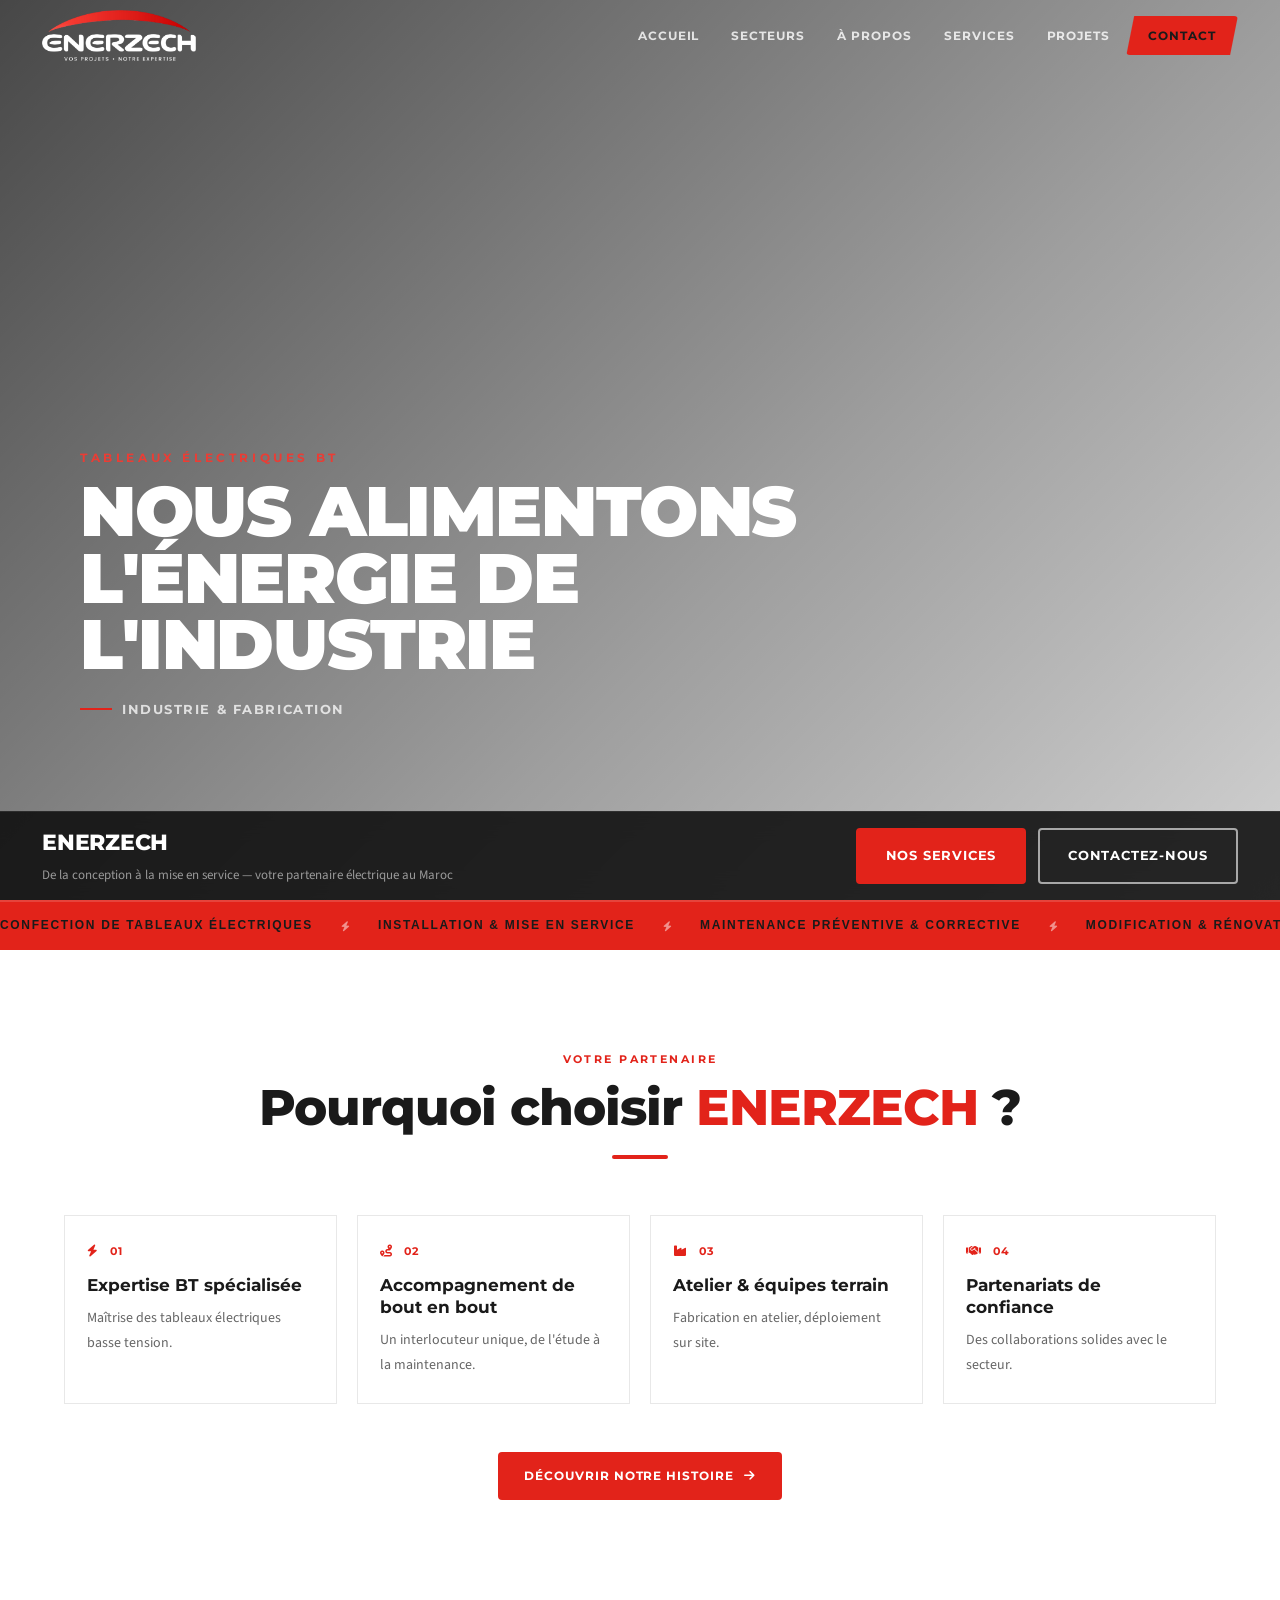
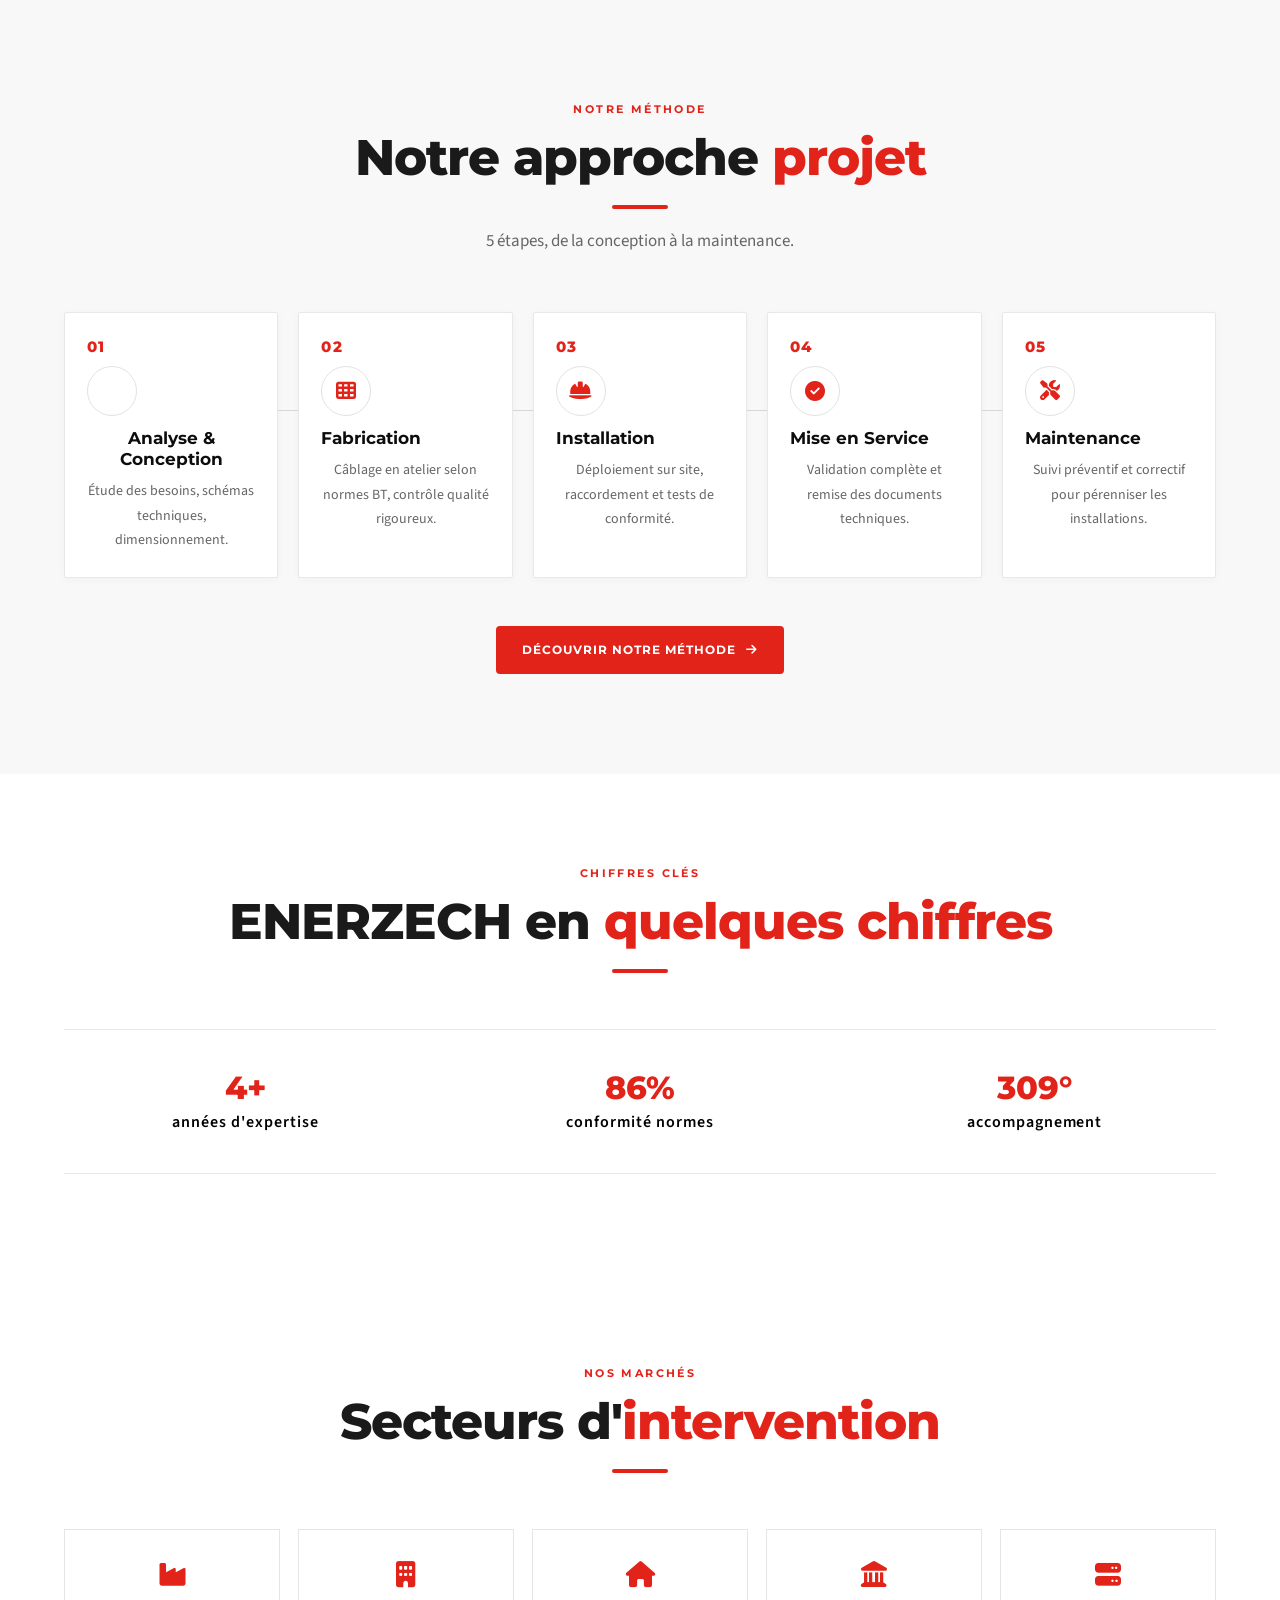
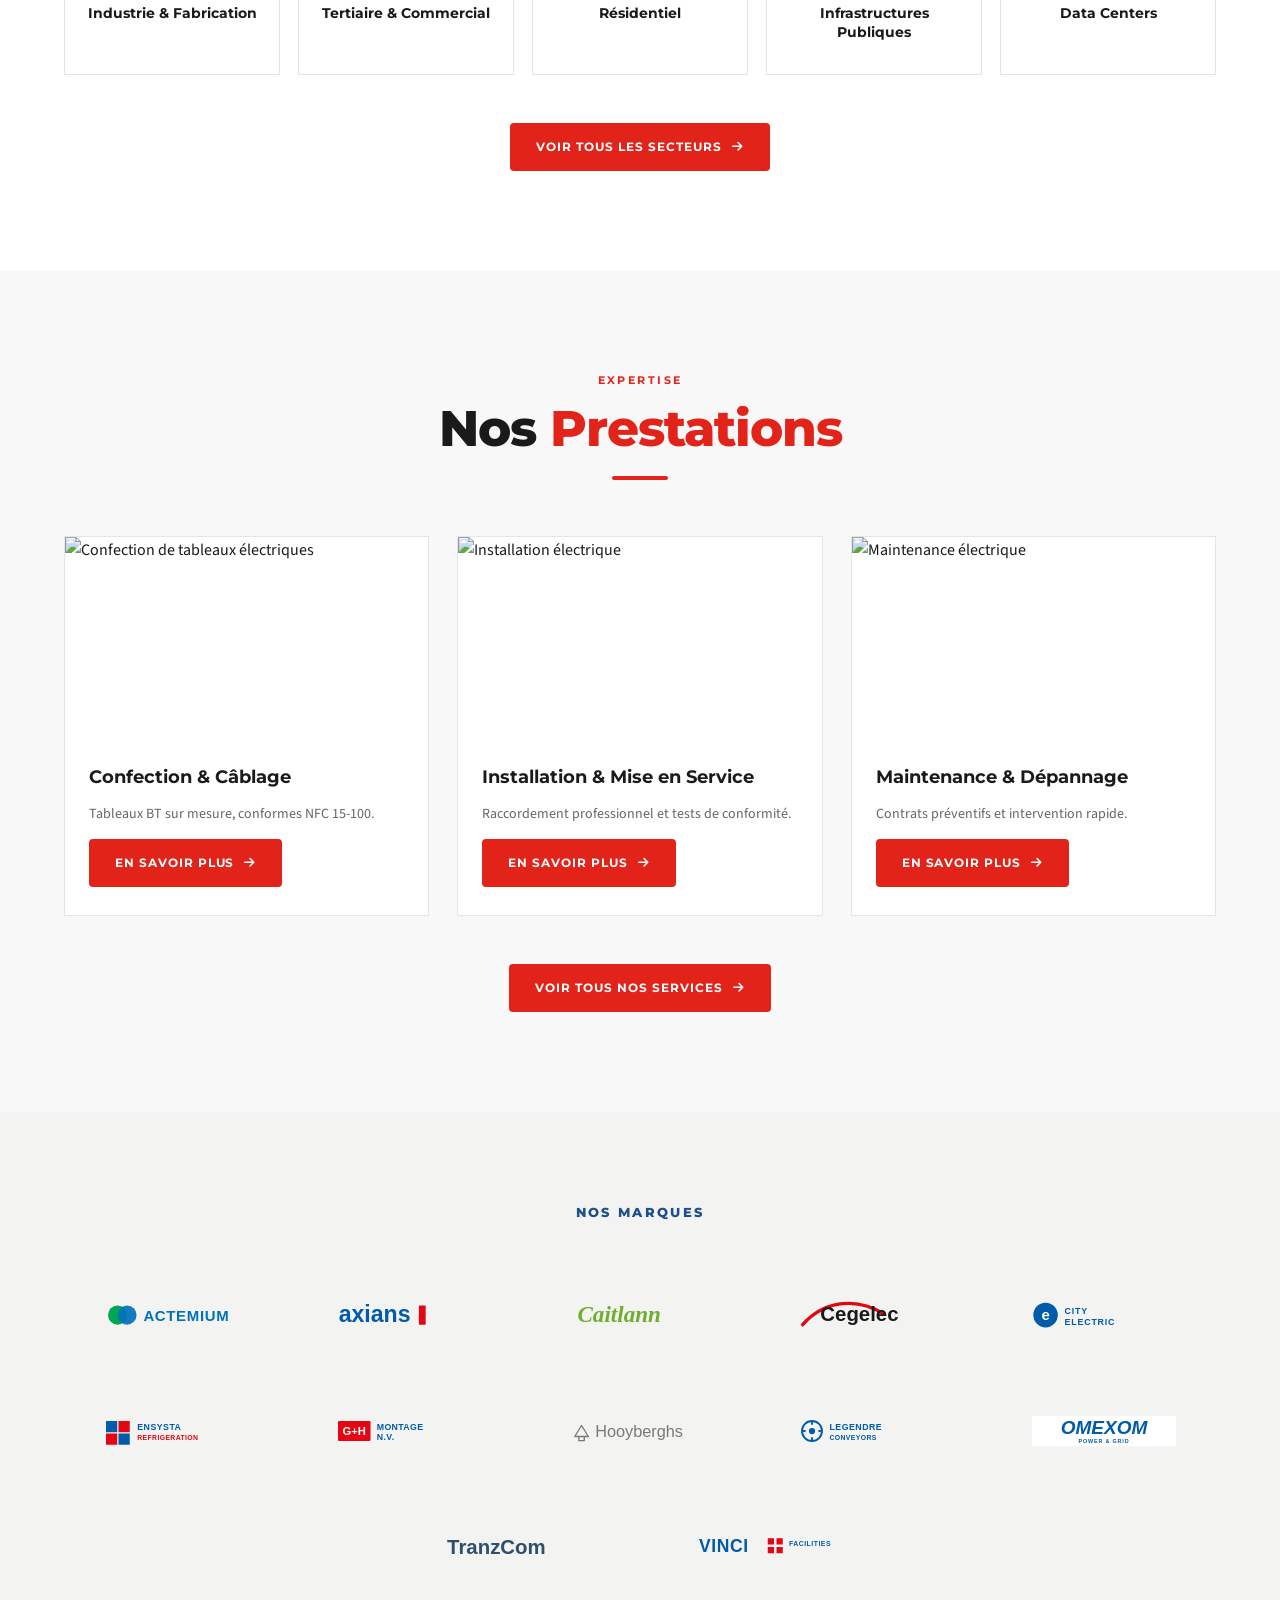
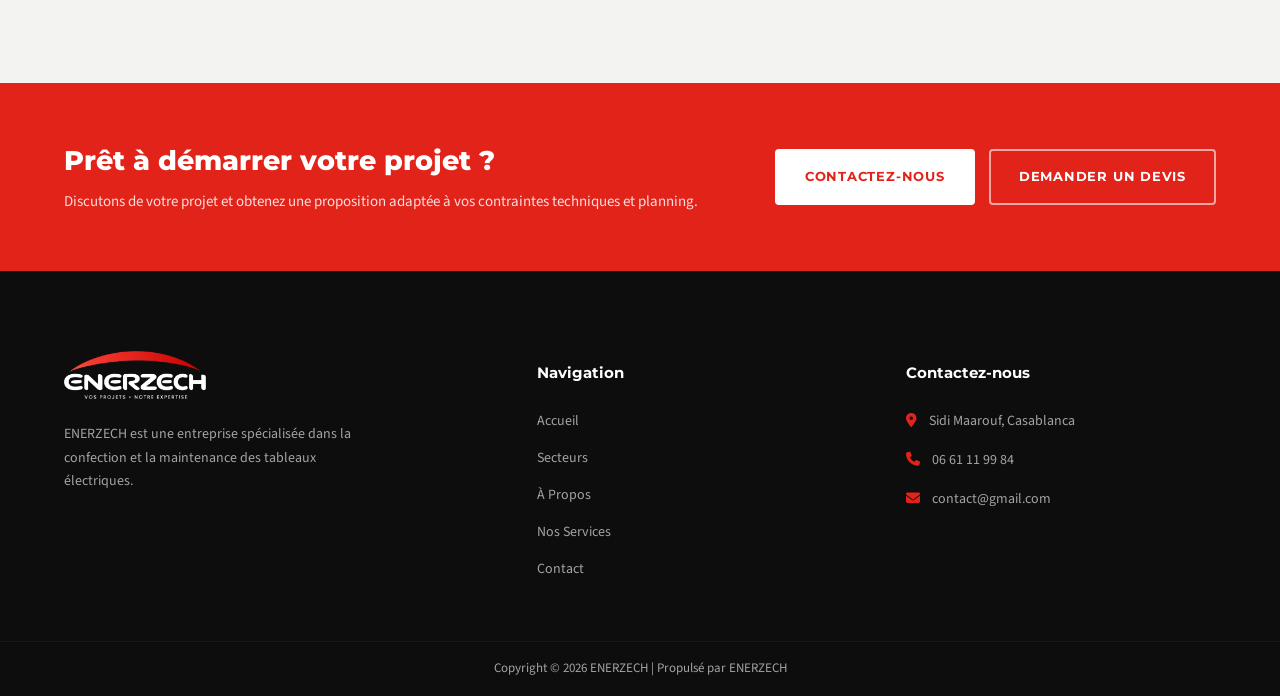
==== commit 58202e36: "feat: add responsive styles and update layout across all pages" ====
--- a/index.html
+++ b/index.html
@@ -479,7 +479,6 @@
           <div class="footer-col">
             <div class="footer-brand">
               <img src="Assets/images/logo.png" alt="ENERZECH Logo" />
-              <span class="footer-brand-name">ENERZECH</span>
             </div>
             <p class="footer-about">
               ENERZECH est une entreprise
--- a/Assets/css/style.css
+++ b/Assets/css/style.css
@@ -93,9 +93,9 @@
 
 /* ── VARIABLES ── */
 :root {
-  --rouge: #FF0000;
-  --rouge-dark: #db1919;
-  --rouge-light: #e73027;
+  --rouge: #E2231A;
+  --rouge-dark: #B91710;
+  --rouge-light: #EA3D35;
   --rouge-bg: rgba(226, 35, 26, .08);
   --rouge-border: rgba(226, 35, 26, .25);
   --orange: var(--rouge);
@@ -133,6 +133,7 @@
   max-width: 100%;
   padding: 0;
 }
+
 .section-label {
   font-family: 'Montserrat', sans-serif;
   font-size: 11px;
@@ -978,17 +979,18 @@
   margin-bottom: 1.3rem;
   transform: translateY(0);
   transition: none;
-  background-color:var(--rouge);
+  background-color: var(--rouge);
   width: fit-content;
   padding: 5px;
   color: #080808;
   border-radius: 5px;
   text-align: center;
 }
-.mc-tagline i{
+
+.mc-tagline i {
   margin-right: 5px;
   font-size: 14px;
-} 
+}
 
 .mc-title {
   font-family: 'Montserrat', sans-serif;
@@ -997,7 +999,8 @@
   color: #fff;
   line-height: 1.2;
   margin-bottom: 12px;
-  min-height: 48px; /* Forces title to always take up 2 lines of space */
+  min-height: 48px;
+  /* Forces title to always take up 2 lines of space */
 }
 
 .mc-desc {
@@ -1726,57 +1729,57 @@
 /* ═══════════════════════════════════════════════════════════════
    APPROCHE PROJET - STICKY SCROLL (chaque carte recouvre la précédente)
    ═══════════════════════════════════════════════════════════════ */
-   .approche-section {
-    background: #ffffff;
-    padding: 100px 0;
-  }
-  
-  .approche-section .section-header {
-    margin-bottom: 56px;
-  }
-  
-  .approche-section .section-title {
-    font-size: clamp(32px, 5vw, 48px);
-    font-weight: 900;
-    color: #0d0d0d;
-    margin-bottom: 0;
-  }
-  
-  .approche-section .section-title .text-primary {
-    color: var(--rouge);
-  }
-
-  .approche-section .section-label {
-    background: var(--rouge);
-    color: #ffffff;
-    padding: 8px 16px;
-    display: inline-block;
-    border-radius: 4px;
-    font-size: 11px;
-    font-weight: 800;
-    letter-spacing: 0.15em;
-    text-transform: uppercase;
-    margin-bottom: 16px;
-  }
-  
-  .approche-section .orange-rule {
-    width: 64px;
-    height: 3px;
-    background: var(--rouge);
-    border-radius: 2px;
-    margin: 20px auto 0;
-  }
-  
-  .approche-subtitle {
-    max-width: 640px;
-    margin: 18px auto 0;
-    text-align: center;
-    color: #666;
-    font-size: 16px;
-    line-height: 1.7;
-  }
-  
-  
+.approche-section {
+  background: #ffffff;
+  padding: 100px 0;
+}
+
+.approche-section .section-header {
+  margin-bottom: 56px;
+}
+
+.approche-section .section-title {
+  font-size: clamp(32px, 5vw, 48px);
+  font-weight: 900;
+  color: #0d0d0d;
+  margin-bottom: 0;
+}
+
+.approche-section .section-title .text-primary {
+  color: var(--rouge);
+}
+
+.approche-section .section-label {
+  background: var(--rouge);
+  color: #ffffff;
+  padding: 8px 16px;
+  display: inline-block;
+  border-radius: 4px;
+  font-size: 11px;
+  font-weight: 800;
+  letter-spacing: 0.15em;
+  text-transform: uppercase;
+  margin-bottom: 16px;
+}
+
+.approche-section .orange-rule {
+  width: 64px;
+  height: 3px;
+  background: var(--rouge);
+  border-radius: 2px;
+  margin: 20px auto 0;
+}
+
+.approche-subtitle {
+  max-width: 640px;
+  margin: 18px auto 0;
+  text-align: center;
+  color: #666;
+  font-size: 16px;
+  line-height: 1.7;
+}
+
+
 /* ═══════════════════════════════════════════════════════════════
    ABOUT SECTION
    ═══════════════════════════════════════════════════════════════ */
@@ -1786,7 +1789,7 @@
 .about-section {
   padding: 100px 0 80px;
   background: #ffffff;
- 
+
 }
 
 .about-section .section-header {
@@ -2034,7 +2037,7 @@
   flex-direction: column;
   align-items: center;
   text-align: center;
-  
+
 }
 
 .stat-number {
@@ -2182,7 +2185,7 @@
   padding: 100px 0;
   background: #f5f5f3;
   width: 100%;
- 
+
 }
 
 .about-why-layout {
@@ -2548,6 +2551,7 @@
 }
 
 @media (max-width: 1024px) {
+
   .home-why-section,
   .home-process-section,
   .home-highlights-section,
@@ -2568,6 +2572,7 @@
 }
 
 @media (max-width: 768px) {
+
   .home-why-section,
   .home-process-section,
   .home-highlights-section,
@@ -2597,6 +2602,7 @@
 }
 
 @media (max-width: 480px) {
+
   .home-why-section,
   .home-process-section,
   .home-highlights-section,
@@ -2772,6 +2778,7 @@
   border-color: var(--rouge);
   color: #fff;
 }
+
 /* ── Partners Section — Responsive ── */
 @media (max-width: 1024px) {
   .partners-row {
@@ -2849,6 +2856,7 @@
     max-height: 42px;
   }
 }
+
 /* ═══════════════════════════════════════════════════════════════
    PROJECTS MOSAIC
    ═══════════════════════════════════════════════════════════════ */
@@ -3317,18 +3325,14 @@
 
 .footer-brand img {
   width: auto;
-  height: 44px;
-  max-width: 140px;
+  height: 48px;
+  max-width: 170px;
   object-fit: contain;
+  display: block;
 }
 
 .footer-brand-name {
-  font-family: 'Montserrat', sans-serif;
-  font-size: 15px;
-  font-weight: 900;
-  color: #fff;
-  line-height: 1.1;
-  text-transform: uppercase;
+  display: none;
 }
 
 .footer-about {
@@ -3806,6 +3810,7 @@
 .cta-band .btn-outline {
   white-space: nowrap;
 }
+
 .cta-band {
   background: var(--rouge);
   padding: 56px 20px;
@@ -3925,7 +3930,7 @@
   background: #fff;
 }
 
-.services-prestations-section > .wrapper {
+.services-prestations-section>.wrapper {
   margin-bottom: 56px;
 }
 
@@ -4035,5 +4040,4 @@
 
 .services-prestations-section .about-split:hover .about-split__media img {
   transform: scale(1.04);
-}
-
+}
--- a/Assets/css/responsive.css
+++ b/Assets/css/responsive.css
@@ -85,6 +85,13 @@
 
 /* ── Root Variables ── */
 :root {
+  --rouge: #E2231A;
+  --rouge-dark: #B91710;
+  --rouge-light: #EA3D35;
+  --rouge-bg: rgba(226, 35, 26, .08);
+  --rouge-border: rgba(226, 35, 26, .25);
+  --orange: var(--rouge);
+  --or: var(--rouge);
   --nav-h: 72px;
   --container-padding: 24px;
 }
@@ -101,49 +108,50 @@
 
 /* ── Large Tablets (1024px) ── */
 @media (max-width: 1024px) {
+
   .about-header,
   .about-cards {
     grid-template-columns: 1fr;
     gap: 30px;
   }
-  
+
   .about-cards {
     gap: 20px;
   }
-  
+
   .ah-right p {
     margin-bottom: 0;
   }
-  
+
   .about-images {
     flex-direction: column;
   }
-  
+
   .ai-main-img,
   .ai-side-img {
     width: 100%;
     flex: none;
   }
-  
+
   .ai-main-img {
     height: 400px;
   }
-  
+
   .contact-content {
     gap: 40px;
   }
-  
+
   .sector-block {
     padding: 60px 0;
   }
-  
+
   .sector-grid,
   .sector-grid--reverse {
     display: flex;
     flex-direction: column;
     gap: 32px;
   }
-  
+
   .sector-image {
     order: -1;
     width: 100%;
@@ -151,7 +159,7 @@
     border-radius: 12px;
     overflow: hidden;
   }
-  
+
   .sector-image img {
     width: 100%;
     height: 100%;
@@ -159,11 +167,11 @@
     display: block;
     transition: transform 0.6s cubic-bezier(0.25, 0.46, 0.45, 0.94);
   }
-  
+
   .sector-image:hover img {
     transform: scale(1.05);
   }
-  
+
   .section-title {
     font-size: clamp(28px, 4.2vw, 36px) !important;
   }
@@ -203,20 +211,21 @@
     grid-template-columns: repeat(2, 1fr);
     gap: 24px;
   }
-  
+
   .about-grid {
     gap: 48px;
   }
-  
+
   .footer-grid {
     grid-template-columns: 1fr 1fr;
     gap: 40px;
   }
-  
+
 }
 
 /* ── Tablets & Small Screens (900px) ── */
 @media (max-width: 900px) {
+
   /* Navigation */
   .main-nav {
     display: none;
@@ -231,111 +240,135 @@
     -webkit-backdrop-filter: blur(16px);
     padding: 16px 24px 24px;
     gap: 4px;
-    border-bottom: 1px solid rgba(255, 255, 255, 0.07);
+    border-bottom: 2px solid var(--rouge);
+    box-shadow: 0 12px 32px rgba(0, 0, 0, 0.5);
     z-index: 1000;
   }
-  
+
   .main-nav.open {
     display: flex;
   }
-  
+
   .nav-item {
     padding: 12px 16px;
     font-size: 13px;
-  }
-  
+    border-radius: var(--r, 4px);
+    transition: all 0.25s ease;
+  }
+
+  .nav-item:hover,
+  .nav-item.active {
+    color: var(--rouge) !important;
+    background: var(--rouge-bg);
+  }
+
+  .nav-item.active::after {
+    display: none;
+  }
+
   .nav-item--cta {
     text-align: center;
     margin: 8px 0 0;
-  }
-  
+    background: var(--rouge) !important;
+    color: #fff !important;
+    box-shadow: 0 4px 16px var(--rouge-border);
+  }
+
+  .nav-item--cta:hover {
+    background: var(--rouge-dark) !important;
+  }
+
   .nav-burger {
     display: flex;
     z-index: 1001;
   }
 
+  .nav-burger.open span {
+    background: var(--rouge);
+  }
+
   .header-inner {
     position: relative;
   }
-  
+
   /* About Section */
   .about-grid {
     grid-template-columns: 1fr;
     gap: 40px;
   }
-  
+
   .about-img-col {
     order: -1;
   }
-  
+
   .about-badge {
     right: 8px;
     bottom: -16px;
     padding: 12px 16px;
   }
-  
+
   /* Why Section */
   .why-wrapper {
     grid-template-columns: 1fr;
     gap: 48px;
   }
-  
+
   .why-left {
     max-width: 100%;
   }
-  
+
   /* Contact Section */
   .contact-grid {
     grid-template-columns: 1fr;
     gap: 40px;
   }
-  
+
   /* Slider */
   .slide-content {
     padding: 0 32px;
   }
-  
+
   /* Projects */
   .projects-mosaic {
     grid-template-columns: 1fr 1fr;
     grid-template-rows: 260px 260px 260px;
     gap: 16px;
   }
-  
+
   .proj-item--tall {
     grid-row: span 1;
     grid-column: span 2;
   }
-  
+
   .proj-item--wide {
     grid-column: span 2;
   }
-  
+
   /* Approche Section */
   .approche-steps {
     flex-direction: column;
     gap: 10px;
   }
-  
+
   .approche-connector {
     display: none;
   }
-  
+
   .approche-section {
     padding: 80px 0;
   }
-  
+
   .approche-subtitle {
     margin: 16px auto 48px;
   }
-  
+
   /* ── SECTORS DETAIL - IMPROVED MOBILE ── */
   .sectors-detail {
     padding: 0;
     overflow: visible;
     background: #fafafa;
   }
-  
+
   .sector-block {
     padding: 0;
     position: relative;
@@ -346,15 +379,15 @@
     transition: box-shadow 0.3s ease;
     border-bottom: none;
   }
-  
+
   .sector-block:last-child {
     margin-bottom: 0;
   }
-  
+
   .sector-block:target {
     box-shadow: 0 4px 20px rgba(0, 0, 0, 0.08);
   }
-  
+
   /* Sticky Label */
   .sector-content .section-label {
     position: sticky;
@@ -368,7 +401,7 @@
     font-weight: 700;
     letter-spacing: 3px;
     text-transform: uppercase;
-    border-bottom: 3px solid var(--rouge, #e2231a);
+    border-bottom: 3px solid var(--rouge);
     border-radius: 0;
     display: flex;
     align-items: center;
@@ -378,33 +411,36 @@
     isolation: isolate;
     box-shadow: 0 2px 12px rgba(0, 0, 0, 0.15);
   }
-  
+
   .sector-content .section-label::before {
     content: '';
     display: inline-block;
     width: 6px;
     height: 6px;
-    background: var(--rouge, #e2231a);
+    background: var(--rouge);
     border-radius: 50%;
     animation: pulse-dot 2s ease-in-out infinite;
   }
-  
+
   @keyframes pulse-dot {
-    0%, 100% {
+
+    0%,
+    100% {
       opacity: 1;
       transform: scale(1);
     }
+
     50% {
       opacity: 0.5;
       transform: scale(0.8);
     }
   }
-  
+
   .sector-content .section-label .label-icon {
     font-size: 16px;
     margin-right: 4px;
   }
-  
+
   .sector-content .section-label .label-count {
     margin-left: auto;
     font-size: 10px;
@@ -415,14 +451,14 @@
     padding: 2px 10px;
     border-radius: 12px;
   }
-  
+
   .sector-content {
     order: 2;
     padding: 0 20px 32px;
     overflow: visible;
     background: #ffffff;
   }
-  
+
   .sector-image {
     order: 1;
     height: 220px;
@@ -431,7 +467,7 @@
     position: relative;
     background: #1a1a1a;
   }
-  
+
   .sector-image::after {
     content: '';
     position: absolute;
@@ -442,7 +478,7 @@
     background: linear-gradient(to top, rgba(0, 0, 0, 0.6) 0%, transparent 100%);
     pointer-events: none;
   }
-  
+
   .sector-image img {
     width: 100%;
     height: 100%;
@@ -450,11 +486,11 @@
     display: block;
     transition: transform 0.8s cubic-bezier(0.25, 0.46, 0.45, 0.94);
   }
-  
+
   .sector-image:hover img {
     transform: scale(1.08);
   }
-  
+
   /* Image overlay with sector number */
   .sector-image .image-overlay {
     position: absolute;
@@ -463,7 +499,7 @@
     z-index: 5;
     color: #fff;
   }
-  
+
   .sector-image .image-overlay .sector-number {
     font-size: 12px;
     font-weight: 700;
@@ -472,16 +508,16 @@
     display: block;
     margin-bottom: 4px;
   }
-  
+
   .sector-image .image-overlay .sector-tag {
     font-size: 13px;
     font-weight: 600;
-    background: rgba(226, 35, 26, 0.9);
+    background: var(--rouge);
     padding: 4px 14px;
     border-radius: 20px;
     display: inline-block;
   }
-  
+
   .sector-title {
     font-size: 22px;
     line-height: 1.3;
@@ -491,7 +527,7 @@
     position: relative;
     padding-bottom: 14px;
   }
-  
+
   .sector-title::after {
     content: '';
     position: absolute;
@@ -499,10 +535,10 @@
     left: 0;
     width: 40px;
     height: 3px;
-    background: linear-gradient(90deg, #e2231a, #F45B54);
+    background: linear-gradient(90deg, var(--rouge), var(--rouge-light));
     border-radius: 2px;
   }
-  
+
   .sector-desc {
     font-size: 15px;
     line-height: 1.7;
@@ -510,12 +546,12 @@
     color: #444;
     font-weight: 400;
   }
-  
+
   .sector-desc strong {
     color: #0d0d0d;
     font-weight: 600;
   }
-  
+
   .sector-features {
     padding: 0;
     margin: 0 0 20px 0;
@@ -524,7 +560,7 @@
     gap: 10px;
     list-style: none;
   }
-  
+
   .sector-features li {
     font-size: 14px;
     padding: 10px 14px 10px 40px;
@@ -533,78 +569,78 @@
     position: relative;
     background: #f8f8f8;
     border-radius: 8px;
-    border-left: 3px solid var(--rouge, #e2231a);
+    border-left: 3px solid var(--rouge);
     transition: all 0.3s ease;
   }
-  
+
   .sector-features li:active {
     transform: scale(0.98);
     background: #f0f0f0;
   }
-  
+
   .sector-features li::before {
     content: '✓';
     position: absolute;
     left: 14px;
     top: 50%;
     transform: translateY(-50%);
-    color: var(--rouge, #e2231a);
+    color: var(--rouge);
     font-weight: 700;
     font-size: 16px;
   }
-  
+
   .sector-features li:hover {
     background: #f0f0f0;
     padding-left: 44px;
   }
-  
+
   /* CTA Button */
   .sector-cta {
     display: inline-flex;
     align-items: center;
     gap: 8px;
     padding: 12px 24px;
-    background: linear-gradient(135deg, #e2231a, #F45B54);
+    background: linear-gradient(135deg, var(--rouge), var(--rouge-light));
     color: #fff;
     font-weight: 600;
     font-size: 14px;
     border-radius: 30px;
     text-decoration: none;
     transition: all 0.3s ease;
-    box-shadow: 0 4px 16px rgba(226, 35, 26, 0.3);
+    box-shadow: 0 4px 16px var(--rouge-border);
     margin-top: 4px;
   }
-  
+
   .sector-cta:active {
     transform: scale(0.96);
-    box-shadow: 0 2px 8px rgba(226, 35, 26, 0.2);
-  }
-  
+    box-shadow: 0 2px 8px var(--rouge-border);
+  }
+
   .sector-cta .arrow {
     transition: transform 0.3s ease;
   }
-  
+
   .sector-cta:active .arrow {
     transform: translateX(4px);
   }
-  
+
   /* Expand/Collapse Toggle */
   .sector-toggle {
     display: none;
   }
-  
+
   .sector-expandable {
     max-height: none;
     overflow: visible;
     transition: max-height 0.4s cubic-bezier(0.25, 0.46, 0.45, 0.94);
   }
-  
+
   .sector-expandable.collapsed {
     max-height: 120px;
     overflow: hidden;
     position: relative;
   }
-  
+
   .sector-expandable.collapsed::after {
     content: '';
     position: absolute;
@@ -615,30 +651,30 @@
     background: linear-gradient(to bottom, transparent, #ffffff);
     pointer-events: none;
   }
-  
+
   .sector-expand-btn {
     display: inline-flex;
     align-items: center;
     gap: 8px;
     background: transparent;
     border: none;
-    color: var(--rouge, #e2231a);
+    color: var(--rouge);
     font-weight: 600;
     font-size: 13px;
     padding: 8px 0;
     cursor: pointer;
     transition: all 0.3s ease;
   }
-  
+
   .sector-expand-btn:active {
     transform: scale(0.96);
   }
-  
+
   .sector-expand-btn .chevron {
     transition: transform 0.3s ease;
     display: inline-block;
   }
-  
+
   .sector-expand-btn .chevron.rotated {
     transform: rotate(180deg);
   }
@@ -650,11 +686,11 @@
     --nav-h: 68px;
     --container-padding: 20px;
   }
-  
+
   .wrapper {
     padding: 0 var(--container-padding);
   }
-  
+
   /* Hero Section */
   .hero-cta-inner {
     flex-direction: column;
@@ -663,107 +699,107 @@
     gap: 16px;
     text-align: center;
   }
-  
+
   .hero-btns {
     justify-content: center;
   }
-  
+
   .slide-content {
     padding: 0 20px;
     bottom: 220px;
   }
-  
+
   .slide-dots {
     right: 16px;
     bottom: 220px;
   }
-  
+
   .slide-arrow {
     display: none;
   }
-  
+
   /* Services */
   .services-grid {
     grid-template-columns: 1fr;
     gap: 20px;
   }
-  
+
   /* Projects */
   .projects-mosaic {
     grid-template-columns: 1fr;
     grid-template-rows: auto;
     gap: 16px;
   }
-  
+
   .proj-item {
     height: 220px;
   }
-  
+
   .proj-item--tall,
   .proj-item--wide {
     grid-row: span 1;
     grid-column: span 1;
   }
-  
+
   /* Stats */
   .stats-grid {
     grid-template-columns: 1fr 1fr;
     gap: 24px;
   }
-  
+
   /* Form */
   .form-row.two-col {
     grid-template-columns: 1fr;
     gap: 16px;
   }
-  
+
   .contact-form-col {
     padding: 28px 20px;
   }
-  
+
   /* Footer */
   .footer-grid {
     grid-template-columns: 1fr;
     gap: 28px;
   }
-  
+
   .fb-inner {
     flex-direction: column;
     text-align: center;
   }
-  
+
   .hero-scroll-cue {
     display: none;
   }
-  
+
   /* Approche */
   .approche-section {
     padding: 60px 0;
   }
-  
+
   .approche-subtitle {
     font-size: 14px;
     margin: 12px auto 40px;
   }
-  
+
   .approche-card {
     padding: 25px 20px;
   }
-  
+
   .approche-icon-wrap {
     width: 50px;
     height: 50px;
     font-size: 22px;
   }
-  
+
   .approche-card-title {
     font-size: 15px;
   }
-  
+
   .approche-card-desc {
     font-size: 12px;
   }
-  
+
   /* Sectors */
   .sector-content .section-label {
     top: var(--nav-h, 68px);
@@ -772,78 +808,78 @@
     letter-spacing: 2.5px;
     margin: 0 -16px 0;
   }
-  
+
   .sector-content .section-label .label-icon {
     font-size: 14px;
   }
-  
+
   .sector-content .section-label .label-count {
     font-size: 9px;
     padding: 1px 8px;
   }
-  
+
   .sector-content {
     padding: 0 16px 24px;
   }
-  
+
   .sector-image {
     height: 180px;
   }
-  
+
   .sector-image .image-overlay {
     bottom: 12px;
     left: 16px;
   }
-  
+
   .sector-image .image-overlay .sector-number {
     font-size: 10px;
   }
-  
+
   .sector-image .image-overlay .sector-tag {
     font-size: 11px;
     padding: 3px 12px;
   }
-  
+
   .sector-title {
     font-size: 19px;
     margin: 16px 0 10px;
     padding-bottom: 12px;
   }
-  
+
   .sector-title::after {
     width: 30px;
     height: 2.5px;
   }
-  
+
   .sector-desc {
     font-size: 14px;
     line-height: 1.65;
     margin-bottom: 16px;
   }
-  
+
   .sector-features {
     gap: 8px;
     margin-bottom: 16px;
   }
-  
+
   .sector-features li {
     font-size: 13px;
     padding: 8px 12px 8px 36px;
     border-left-width: 2.5px;
   }
-  
+
   .sector-features li::before {
     font-size: 14px;
     left: 12px;
   }
-  
+
   .sector-cta {
     padding: 10px 20px;
     font-size: 13px;
     width: 100%;
     justify-content: center;
   }
-  
+
   .sector-expandable.collapsed {
     max-height: 100px;
   }
@@ -883,6 +919,7 @@
   .page-banner-content .section-label.light {
     font-size: 10px;
     letter-spacing: .16em;
+    color: var(--rouge-light);
   }
 
   .page-banner-content h1 {
@@ -900,6 +937,7 @@
   .page-banner-content .orange-rule {
     width: 40px;
     height: 3px;
+    background: var(--rouge);
   }
 }
 
@@ -921,13 +959,13 @@
   .page-banner-content p {
     font-size: 13px;
   }
-  
+
   .cta-band-inner {
     flex-direction: column;
     text-align: center;
     gap: 16px;
   }
-  
+
   .home-solutions-grid {
     grid-template-columns: 1fr;
     gap: 20px;
@@ -975,11 +1013,11 @@
   :root {
     --container-padding: 16px;
   }
-  
+
   .wrapper {
     padding: 0 var(--container-padding);
   }
-  
+
   .section-title {
     font-size: 24px !important;
   }
@@ -1003,32 +1041,32 @@
     font-size: 14px !important;
     line-height: 1.72 !important;
   }
-  
+
   /* Approche */
   .approche-section {
     padding: 50px 0;
   }
-  
+
   .approche-card {
     padding: 34px 16px;
   }
-  
+
   .approche-num {
     font-size: 10px;
   }
-  
+
   .approche-icon-wrap {
     width: 45px;
     height: 45px;
     font-size: 20px;
     margin-bottom: 16px;
   }
-  
+
   .approche-card-title {
     font-size: 14px;
     margin-bottom: 8px;
   }
-  
+
   /* Sectors */
   .sector-content .section-label {
     top: var(--nav-h, 68px);
@@ -1038,38 +1076,38 @@
     margin: 0 -14px 0;
     border-bottom-width: 2px;
   }
-  
+
   .sector-content .section-label::before {
     width: 4px;
     height: 4px;
   }
-  
+
   .sector-content {
     padding: 0 14px 20px;
   }
-  
+
   .sector-image {
     height: 150px;
   }
-  
+
   .sector-title {
     font-size: 17px;
   }
-  
+
   .sector-desc {
     font-size: 13px;
   }
-  
+
   .sector-features li {
     font-size: 12px;
     padding: 6px 10px 6px 32px;
   }
-  
+
   .sector-features li::before {
     font-size: 12px;
     left: 10px;
   }
-  
+
   .sector-cta {
     padding: 8px 16px;
     font-size: 12px;
@@ -1081,11 +1119,11 @@
   :root {
     --container-padding: 12px;
   }
-  
+
   .hero-cta-inner {
     padding: 16px;
   }
-  
+
   .sector-content .section-label {
     top: var(--nav-h, 68px);
     padding: 6px 12px;
@@ -1093,33 +1131,33 @@
     letter-spacing: 1.5px;
     margin: 0 -12px 0;
   }
-  
+
   .sector-content {
     padding: 0 12px 16px;
   }
-  
+
   .sector-image {
     height: 130px;
   }
-  
+
   .sector-title {
     font-size: 15px;
   }
-  
+
   .sector-desc {
     font-size: 12px;
   }
-  
+
   .sector-features li {
     font-size: 11px;
     padding: 5px 8px 5px 28px;
   }
-  
+
   .sector-features li::before {
     font-size: 11px;
     left: 8px;
   }
-  
+
   .sector-cta {
     padding: 6px 14px;
     font-size: 11px;
@@ -1131,45 +1169,45 @@
   .sector-image {
     height: 160px;
   }
-  
+
   .hero-cta-inner {
     padding: 12px 20px;
   }
-  
+
   .sector-content .section-label {
     padding: 6px 16px;
     font-size: 9px;
   }
-  
+
   .sector-content {
     padding: 0 16px 16px;
   }
-  
+
   .sector-title {
     font-size: 17px;
     margin: 12px 0 8px;
     padding-bottom: 8px;
   }
-  
+
   .sector-desc {
     font-size: 13px;
     margin-bottom: 12px;
   }
-  
+
   .sector-features {
     gap: 6px;
   }
-  
+
   .sector-features li {
     font-size: 12px;
     padding: 6px 10px 6px 32px;
   }
-  
+
   .sector-cta {
     padding: 8px 16px;
     font-size: 12px;
   }
-  
+
   .sector-block {
     margin-bottom: 8px;
   }
@@ -1181,59 +1219,60 @@
     .sectors-detail {
       background: #0d0d0d;
     }
-    
+
     .sector-block {
       background: #1a1a1a;
       box-shadow: 0 2px 8px rgba(0, 0, 0, 0.3);
     }
-    
+
     .sector-content {
       background: #1a1a1a;
     }
-    
+
     .sector-title {
       color: #ffffff;
     }
-    
+
     .sector-desc {
       color: #aaa;
     }
-    
+
     .sector-desc strong {
       color: #ffffff;
     }
-    
+
     .sector-features li {
       background: #242424;
-      border-left-color: #F45B54;
+      border-left-color: var(--rouge-light);
       color: #ddd;
     }
-    
+
     .sector-features li:hover {
       background: #2a2a2a;
     }
-    
+
     .sector-features li::before {
-      color: #F45B54;
+      color: var(--rouge-light);
     }
-    
+
     .sector-expandable.collapsed::after {
       background: linear-gradient(to bottom, transparent, #1a1a1a);
     }
-    
+
     .sector-content .section-label {
       background: linear-gradient(135deg, #1a1a1a 0%, #0d0d0d 100%);
-      border-bottom-color: #F45B54;
+      border-bottom-color: var(--rouge-light);
     }
-    
+
     .sector-cta {
-      background: linear-gradient(135deg, #F45B54, #e2231a);
+      background: linear-gradient(135deg, var(--rouge-light), var(--rouge));
     }
   }
 }
 
 /* ── Reduced Motion ── */
 @media (prefers-reduced-motion: reduce) {
+
   .sector-image img,
   .sector-image:hover img,
   .sector-features li,
@@ -1243,11 +1282,11 @@
     transition: none !important;
     animation: none !important;
   }
-  
+
   .sector-content .section-label::before {
     animation: none !important;
   }
-  
+
   .sector-block:target {
     box-shadow: none !important;
   }
@@ -1258,16 +1297,16 @@
   .sector-image:hover img {
     transform: none;
   }
-  
+
   .sector-features li:hover {
     padding-left: 40px;
     background: #f8f8f8;
   }
-  
+
   .sector-cta:hover {
     transform: none;
   }
-  
+
   @media (prefers-color-scheme: dark) {
     .sector-features li:hover {
       background: #242424;
@@ -1277,6 +1316,7 @@
 
 /* ── Print Styles ── */
 @media print {
+
   .main-nav,
   .nav-burger,
   .slide-arrow,
@@ -1284,12 +1324,12 @@
   .hero-scroll-cue {
     display: none !important;
   }
-  
+
   .wrapper {
     max-width: 100%;
     padding: 0;
   }
-  
+
   .sector-block {
     break-inside: avoid;
     page-break-inside: avoid;
@@ -1340,6 +1380,7 @@
 }
 
 @media (prefers-reduced-motion: reduce) {
+
   .about-value-card,
   .about-mv-card,
   .about-why-item,
@@ -1533,20 +1574,24 @@
     top: calc(var(--nav-h, 68px) + 0px);
     z-index: 1;
   }
-  .approche-card:nth-child(2) { 
-    top: calc(var(--nav-h, 68px) + 18px); 
+
+  .approche-card:nth-child(2) {
+    top: calc(var(--nav-h, 68px) + 18px);
     z-index: 2;
   }
-  .approche-card:nth-child(3) { 
-    top: calc(var(--nav-h, 68px) + 36px); 
+
+  .approche-card:nth-child(3) {
+    top: calc(var(--nav-h, 68px) + 36px);
     z-index: 3;
   }
-  .approche-card:nth-child(4) { 
-    top: calc(var(--nav-h, 68px) + 54px); 
+
+  .approche-card:nth-child(4) {
+    top: calc(var(--nav-h, 68px) + 54px);
     z-index: 4;
   }
-  .approche-card:nth-child(5) { 
-    top: calc(var(--nav-h, 68px) + 72px); 
+
+  .approche-card:nth-child(5) {
+    top: calc(var(--nav-h, 68px) + 72px);
     z-index: 5;
   }
 
@@ -1641,20 +1686,24 @@
     padding: 14px 18px 12px;
   }
 
-  .approche-card:nth-child(1) { 
-    top: calc(var(--nav-h, 72px) + 0px);  
-  }
-  .approche-card:nth-child(2) { 
-    top: calc(var(--nav-h, 72px) + 16px); 
-  }
-  .approche-card:nth-child(3) { 
-    top: calc(var(--nav-h, 72px) + 32px); 
-  }
-  .approche-card:nth-child(4) { 
-    top: calc(var(--nav-h, 72px) + 48px); 
-  }
-  .approche-card:nth-child(5) { 
-    top: calc(var(--nav-h, 72px) + 64px); 
+  .approche-card:nth-child(1) {
+    top: calc(var(--nav-h, 72px) + 0px);
+  }
+
+  .approche-card:nth-child(2) {
+    top: calc(var(--nav-h, 72px) + 16px);
+  }
+
+  .approche-card:nth-child(3) {
+    top: calc(var(--nav-h, 72px) + 32px);
+  }
+
+  .approche-card:nth-child(4) {
+    top: calc(var(--nav-h, 72px) + 48px);
+  }
+
+  .approche-card:nth-child(5) {
+    top: calc(var(--nav-h, 72px) + 64px);
   }
 
   .approche-icon-wrap {
@@ -1694,7 +1743,7 @@
     }
 
     .approche-step {
-      color: rgba(226, 35, 26, 0.15);
+      color: var(--rouge-border);
     }
 
     .approche-icon-wrap {
@@ -1761,6 +1810,7 @@
    same stack rhythm as "Notre Approche"
 ───────────────────────────────────────── */
 @media (max-width: 900px) {
+
   #markets,
   #markets .markets-grid,
   #markets .market-card-wrap {
@@ -2041,7 +2091,7 @@
     padding: 72px 0 0;
   }
 
-  .services-prestations-section > .wrapper {
+  .services-prestations-section>.wrapper {
     margin-bottom: 40px;
   }
 
@@ -2433,6 +2483,7 @@
     height: 46px;
     margin: 0;
   }
+
   .logo img {
     height: 46px;
     max-width: 155px;
@@ -2444,6 +2495,7 @@
     height: 40px;
     margin: 0;
   }
+
   .logo img {
     height: 40px;
     max-width: 135px;
@@ -2455,8 +2507,9 @@
     height: 34px;
     margin: 0;
   }
+
   .logo img {
     height: 34px;
     max-width: 115px;
   }
-}
+}
